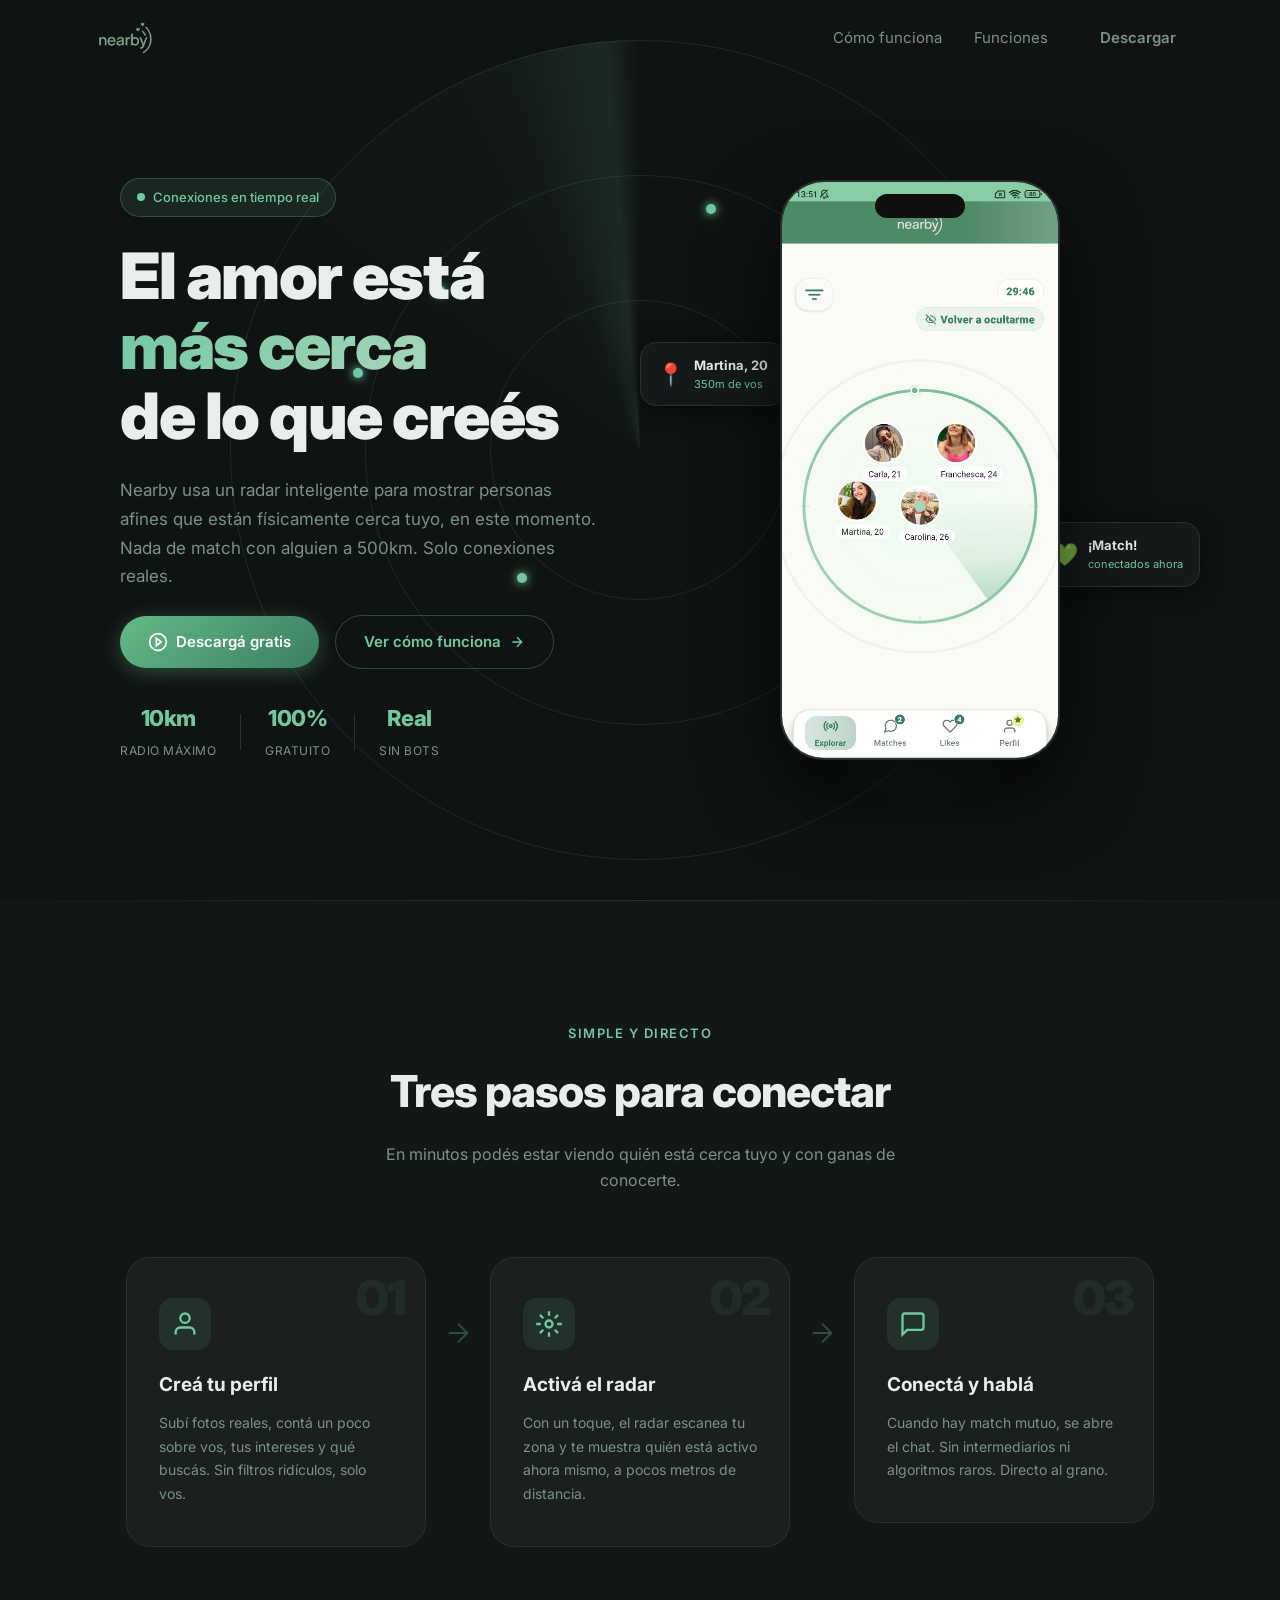
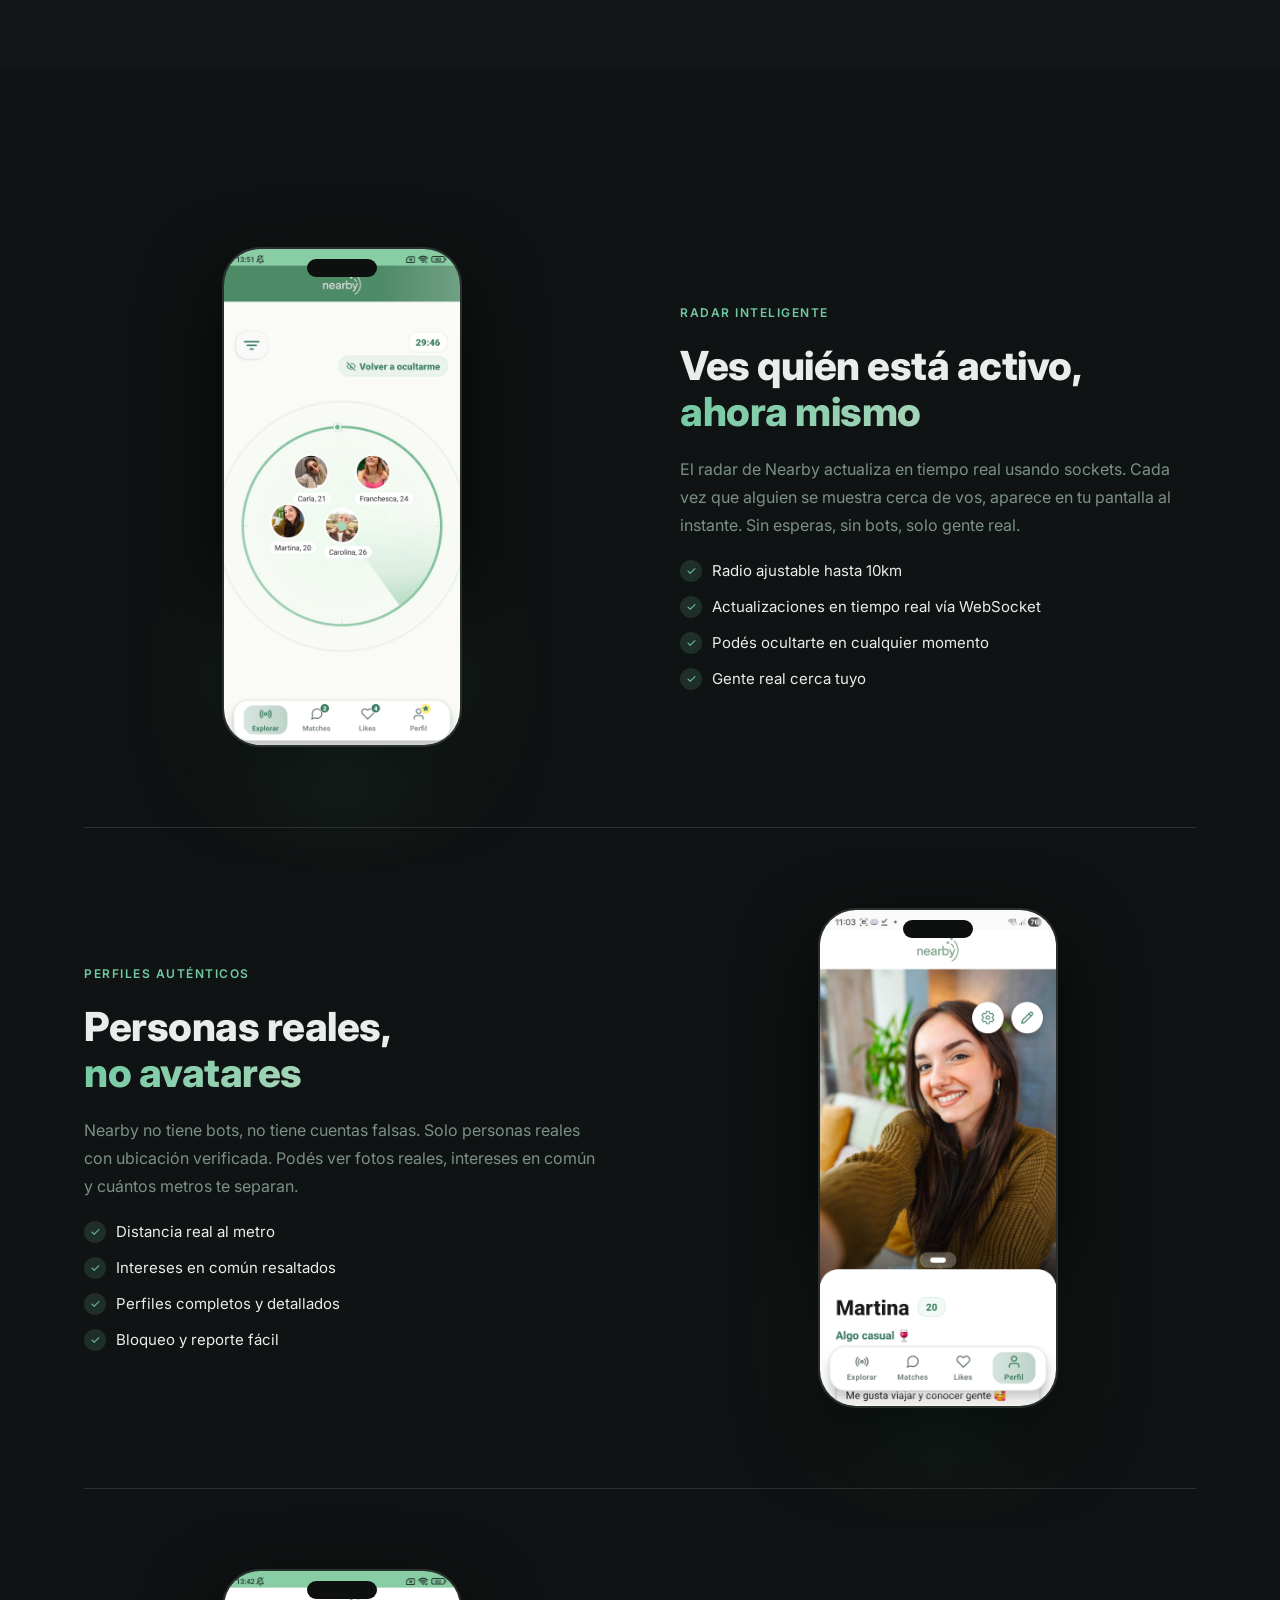
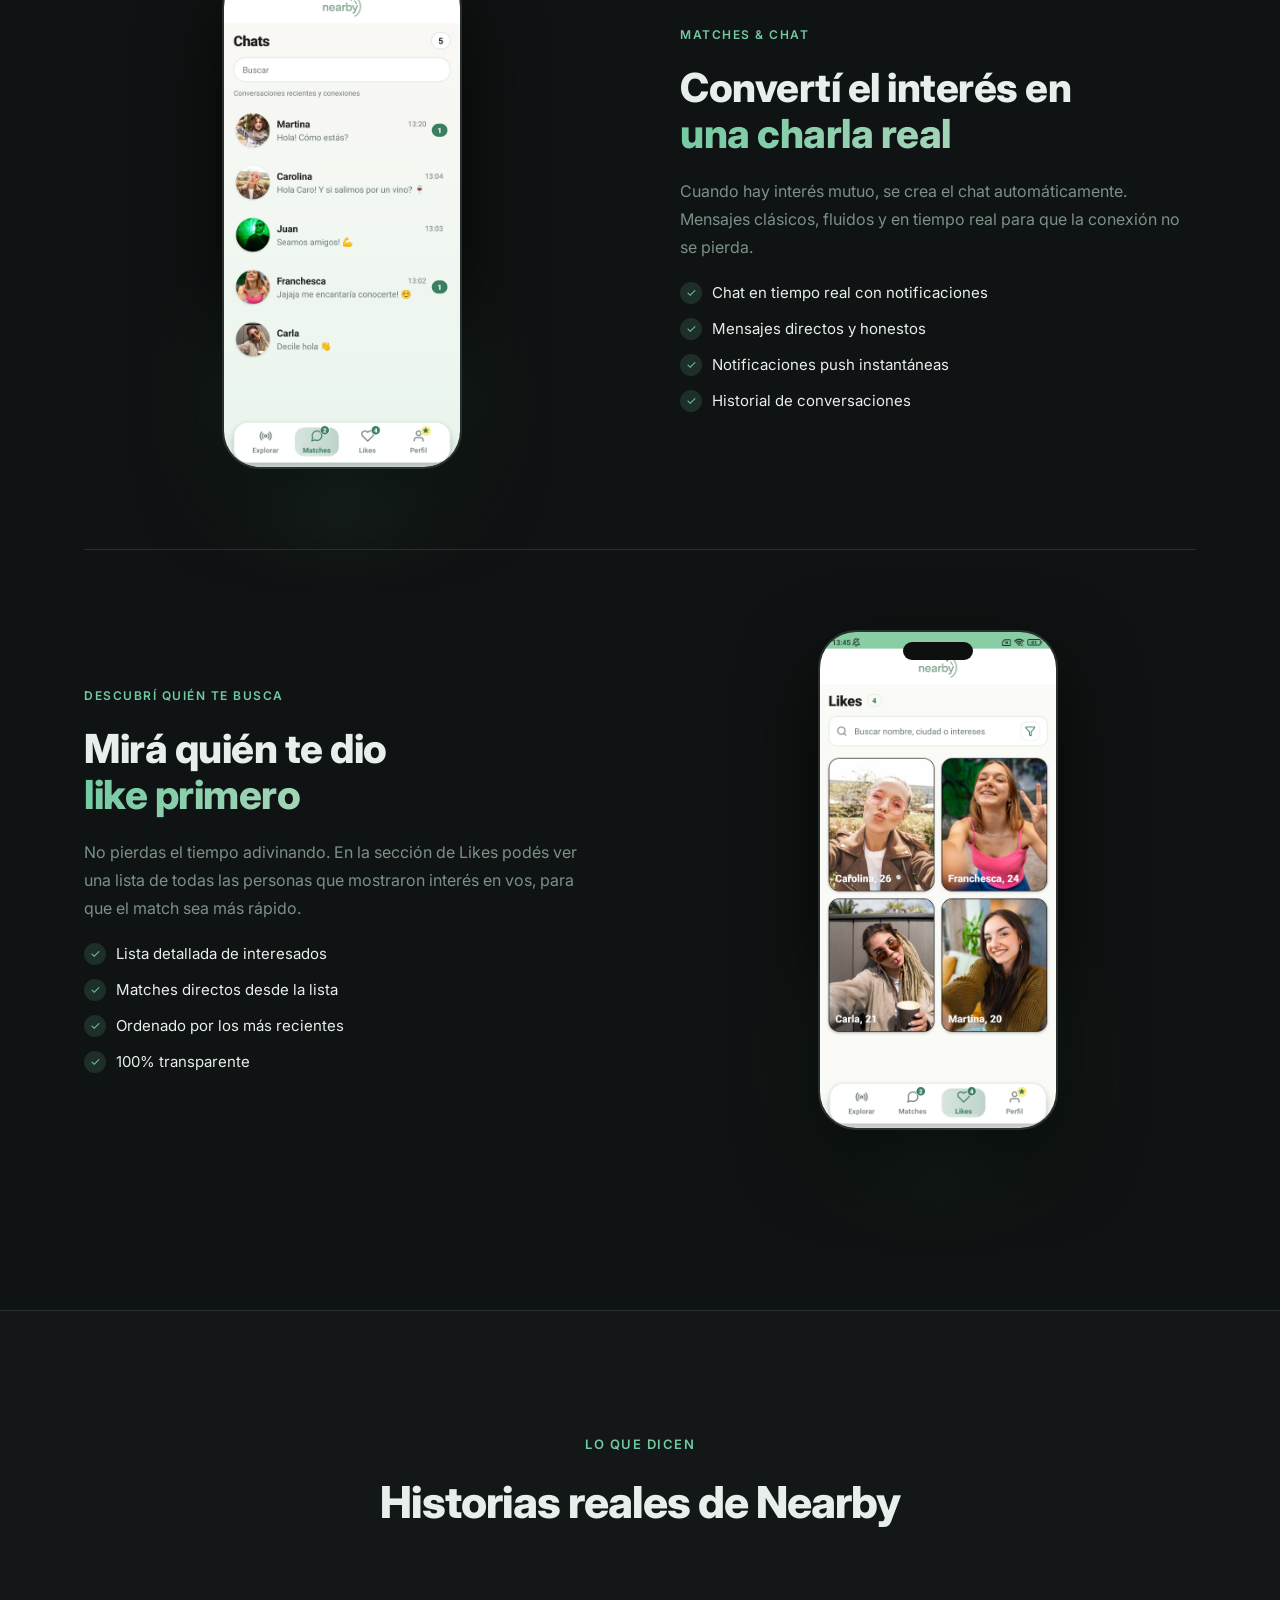
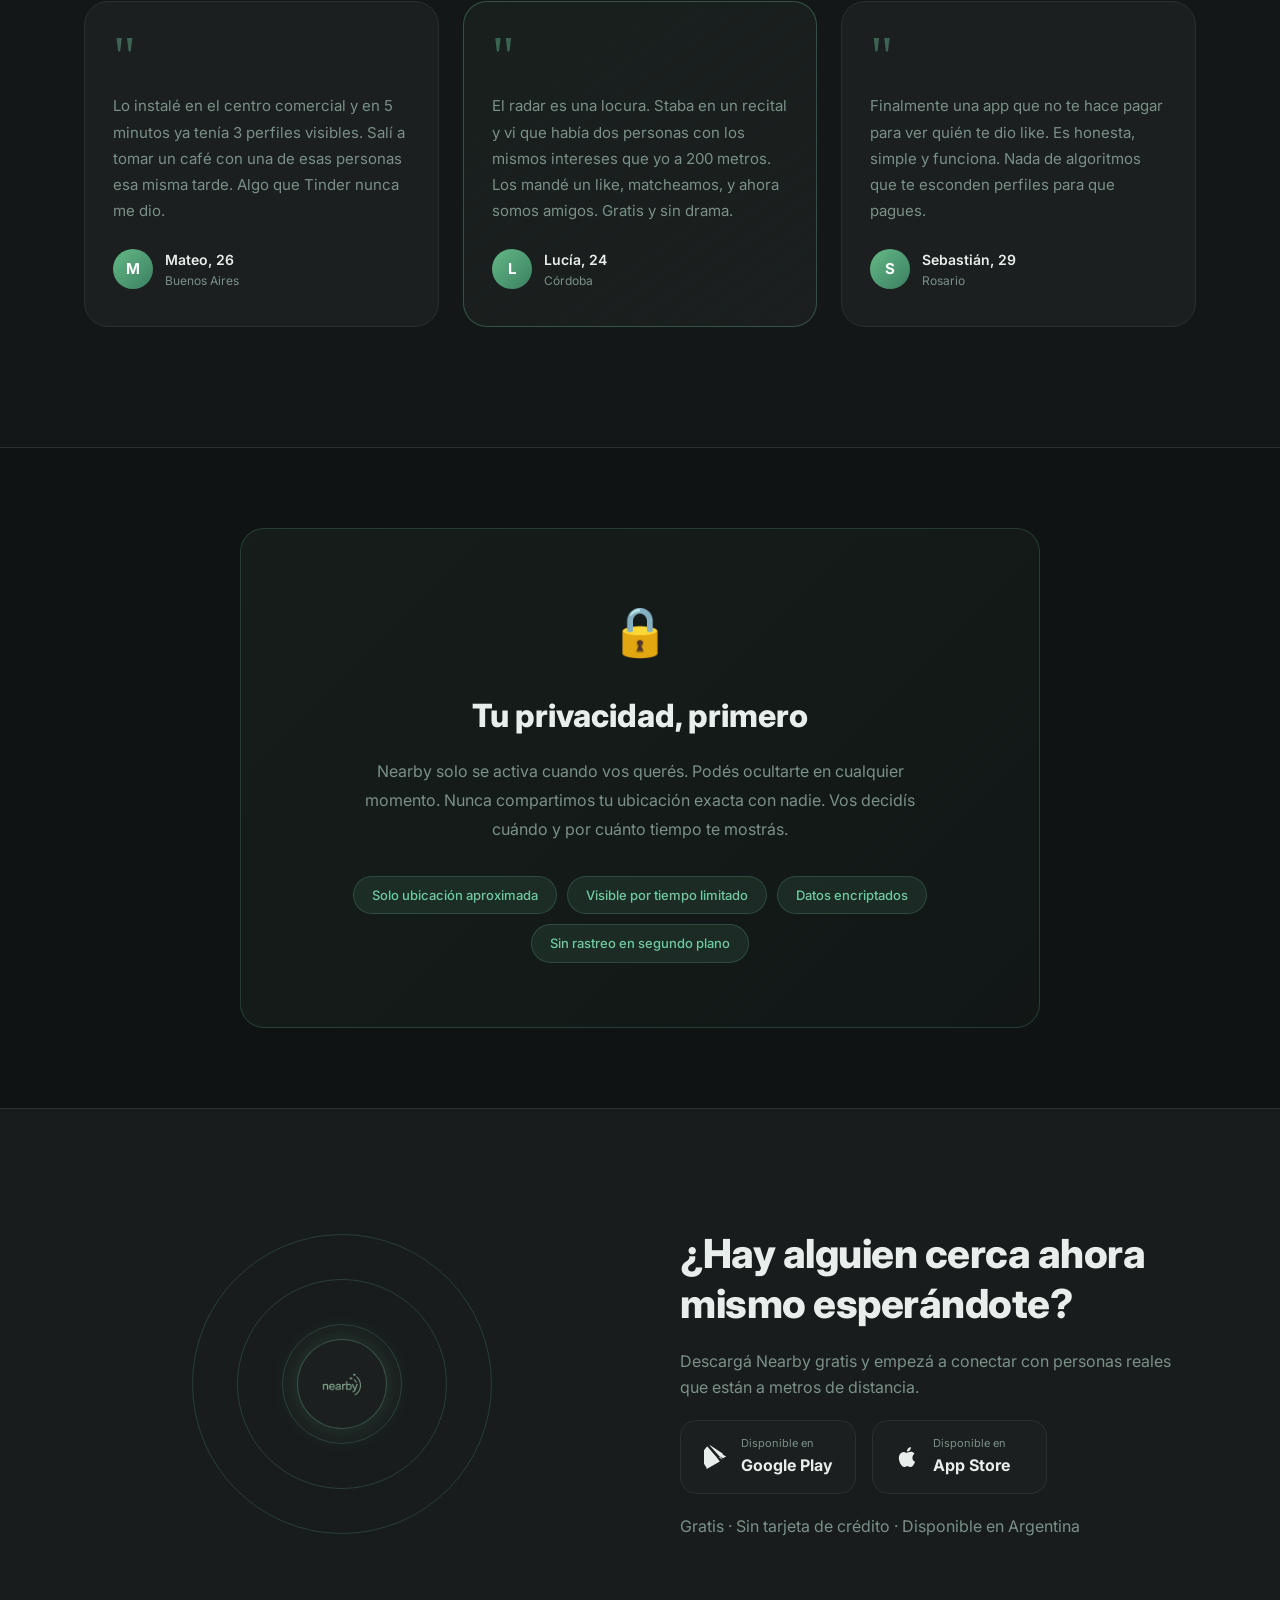
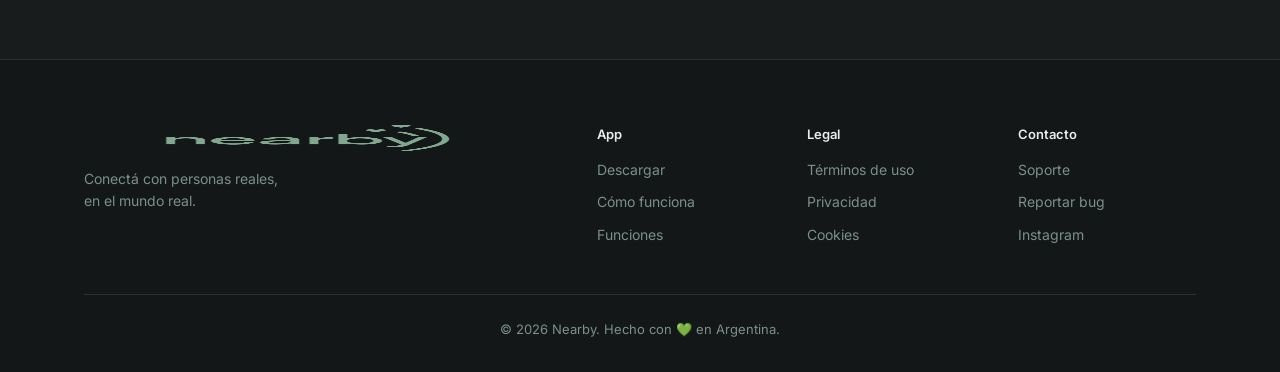
==== landing/index.html @ 524a70e4 "initial-commit" ====
<!DOCTYPE html>
<html lang="es">
<head>
  <meta charset="UTF-8" />
  <meta name="viewport" content="width=device-width, initial-scale=1.0" />
  <title>Nearby — Conectá con personas reales, cerca tuyo</title>
  <meta name="description" content="Nearby es la app que te conecta con personas auténticas que están físicamente cerca de vos. Radar en tiempo real, matches genuinos, conexiones que empiezan en el mundo real." />
  <link rel="preconnect" href="https://fonts.googleapis.com" />
  <link rel="preconnect" href="https://fonts.gstatic.com" crossorigin />
  <link href="https://fonts.googleapis.com/css2?family=Inter:wght@300;400;500;600;700;800;900&display=swap" rel="stylesheet" />
  <link rel="stylesheet" href="style.css" />
</head>
<body>

  <!-- ─── NAV ─── -->
  <nav class="nav" id="nav">
    <div class="nav-inner">
      <a href="#" class="nav-logo">
        <img src="images/logo.png" alt="Nearby" class="nav-logo-img" />
      </a>
      <div class="nav-links">
        <a href="#como-funciona">Cómo funciona</a>
        <a href="#features">Funciones</a>
        <a href="#descargar" class="btn btn-sm">Descargar</a>
      </div>
    </div>
  </nav>

  <!-- ─── HERO ─── -->
  <section class="hero">
    <div class="hero-bg">
      <div class="radar-ring r1"></div>
      <div class="radar-ring r2"></div>
      <div class="radar-ring r3"></div>
      <div class="radar-sweep"></div>
      <div class="hero-dots">
        <span class="dot d1"></span>
        <span class="dot d2"></span>
        <span class="dot d3"></span>
        <span class="dot d4"></span>
        <span class="dot d5"></span>
      </div>
    </div>
    <div class="container">
      <div class="hero-content">
        <div class="hero-badge">
          <span class="pulse-dot"></span>
          Conexiones en tiempo real
        </div>
        <h1 class="hero-title">
          El amor está<br />
          <span class="gradient-text">más cerca</span><br />
          de lo que creés
        </h1>
        <p class="hero-subtitle">
          Nearby usa un radar inteligente para mostrar personas afines que están físicamente cerca tuyo, en este momento. Nada de match con alguien a 500km. Solo conexiones reales.
        </p>
        <div class="hero-cta">
          <a href="#descargar" class="btn btn-primary">
            <svg width="20" height="20" viewBox="0 0 24 24" fill="none" stroke="currentColor" stroke-width="2"><path d="M12 2C6.48 2 2 6.48 2 12s4.48 10 10 10 10-4.48 10-10S17.52 2 12 2zm-2 14.5v-9l6 4.5-6 4.5z"/></svg>
            Descargá gratis
          </a>
          <a href="#como-funciona" class="btn btn-ghost">
            Ver cómo funciona
            <svg width="16" height="16" viewBox="0 0 24 24" fill="none" stroke="currentColor" stroke-width="2"><path d="M5 12h14M12 5l7 7-7 7"/></svg>
          </a>
        </div>
        <div class="hero-stats">
          <div class="stat">
            <span class="stat-number">10km</span>
            <span class="stat-label">Radio máximo</span>
          </div>
          <div class="stat-divider"></div>
          <div class="stat">
            <span class="stat-number">100%</span>
            <span class="stat-label">Gratuito</span>
          </div>
          <div class="stat-divider"></div>
          <div class="stat">
            <span class="stat-number">Real</span>
            <span class="stat-label">Sin bots</span>
          </div>
        </div>
      </div>
      <div class="hero-phone">
        <div class="phone-frame">
          <div class="phone-notch"></div>
          <div class="phone-screen">
            <img src="images/screen-radar.jpg" alt="Radar de Nearby" class="phone-img active" id="heroImg" />
          </div>
          <div class="phone-home"></div>
        </div>
        <div class="phone-glow"></div>
        <div class="floating-card card-left">
          <span class="fc-emoji">📍</span>
          <div>
            <div class="fc-name">Martina, 20</div>
            <div class="fc-dist">350m de vos</div>
          </div>
        </div>
        <div class="floating-card card-right">
          <span class="fc-emoji">💚</span>
          <div>
            <div class="fc-name">¡Match!</div>
            <div class="fc-dist">conectados ahora</div>
          </div>
        </div>
      </div>
    </div>
  </section>

  <!-- ─── CÓMO FUNCIONA ─── -->
  <section class="how-it-works" id="como-funciona">
    <div class="container">
      <div class="section-header">
        <span class="section-label">Simple y directo</span>
        <h2 class="section-title">Tres pasos para conectar</h2>
        <p class="section-subtitle">En minutos podés estar viendo quién está cerca tuyo y con ganas de conocerte.</p>
      </div>
      <div class="steps">
        <div class="step" data-aos="fade-up">
          <div class="step-icon">
            <svg width="28" height="28" viewBox="0 0 24 24" fill="none" stroke="currentColor" stroke-width="2"><path d="M20 21v-2a4 4 0 0 0-4-4H8a4 4 0 0 0-4 4v2"/><circle cx="12" cy="7" r="4"/></svg>
          </div>
          <div class="step-number">01</div>
          <h3>Creá tu perfil</h3>
          <p>Subí fotos reales, contá un poco sobre vos, tus intereses y qué buscás. Sin filtros ridículos, solo vos.</p>
        </div>
        <div class="step-arrow">
          <svg width="32" height="32" viewBox="0 0 24 24" fill="none" stroke="currentColor" stroke-width="1.5"><path d="M5 12h14M12 5l7 7-7 7"/></svg>
        </div>
        <div class="step" data-aos="fade-up" data-aos-delay="100">
          <div class="step-icon">
            <svg width="28" height="28" viewBox="0 0 24 24" fill="none" stroke="currentColor" stroke-width="2"><circle cx="12" cy="12" r="3"/><path d="M12 1v4M12 19v4M4.22 4.22l2.83 2.83M16.95 16.95l2.83 2.83M1 12h4M19 12h4M4.22 19.78l2.83-2.83M16.95 7.05l2.83-2.83"/></svg>
          </div>
          <div class="step-number">02</div>
          <h3>Activá el radar</h3>
          <p>Con un toque, el radar escanea tu zona y te muestra quién está activo ahora mismo, a pocos metros de distancia.</p>
        </div>
        <div class="step-arrow">
          <svg width="32" height="32" viewBox="0 0 24 24" fill="none" stroke="currentColor" stroke-width="1.5"><path d="M5 12h14M12 5l7 7-7 7"/></svg>
        </div>
        <div class="step" data-aos="fade-up" data-aos-delay="200">
          <div class="step-icon">
            <svg width="28" height="28" viewBox="0 0 24 24" fill="none" stroke="currentColor" stroke-width="2"><path d="M21 15a2 2 0 0 1-2 2H7l-4 4V5a2 2 0 0 1 2-2h14a2 2 0 0 1 2 2z"/></svg>
          </div>
          <div class="step-number">03</div>
          <h3>Conectá y hablá</h3>
          <p>Cuando hay match mutuo, se abre el chat. Sin intermediarios ni algoritmos raros. Directo al grano.</p>
        </div>
      </div>
    </div>
  </section>

  <!-- ─── FEATURE SCREENS ─── -->
  <section class="features" id="features">
    <div class="container">

      <!-- Feature 1 -->
      <div class="feature-row">
        <div class="feature-visual">
          <div class="phone-frame phone-sm">
            <div class="phone-notch phone-notch-sm"></div>
            <div class="phone-screen">
              <img src="images/screen-radar.jpg" alt="Radar en tiempo real" class="phone-img" />
            </div>
            <div class="phone-home phone-home-sm"></div>
          </div>
          <div class="feature-glow glow-green"></div>
        </div>
        <div class="feature-text" data-aos="fade-left">
          <span class="feature-label">Radar inteligente</span>
          <h2>Ves quién está activo,<br /><span class="gradient-text">ahora mismo</span></h2>
          <p>El radar de Nearby actualiza en tiempo real usando sockets. Cada vez que alguien se muestra cerca de vos, aparece en tu pantalla al instante. Sin esperas, sin bots, solo gente real.</p>
          <ul class="feature-list">
            <li>
              <span class="check">✓</span>
              Radio ajustable hasta 10km
            </li>
            <li>
              <span class="check">✓</span>
              Actualizaciones en tiempo real vía WebSocket
            </li>
            <li>
              <span class="check">✓</span>
              Podés ocultarte en cualquier momento
            </li>
            <li>
              <span class="check">✓</span>
              Gente real cerca tuyo
            </li>
          </ul>
        </div>
      </div>

      <!-- Feature 2 -->
      <div class="feature-row reverse">
        <div class="feature-visual">
          <div class="phone-frame phone-sm">
            <div class="phone-notch phone-notch-sm"></div>
            <div class="phone-screen">
              <img src="images/screen-profile.jpg" alt="Perfil de usuario" class="phone-img" />
            </div>
            <div class="phone-home phone-home-sm"></div>
          </div>
          <div class="feature-glow glow-teal"></div>
        </div>
        <div class="feature-text" data-aos="fade-right">
          <span class="feature-label">Perfiles auténticos</span>
          <h2>Personas reales,<br /><span class="gradient-text">no avatares</span></h2>
          <p>Nearby no tiene bots, no tiene cuentas falsas. Solo personas reales con ubicación verificada. Podés ver fotos reales, intereses en común y cuántos metros te separan.</p>
          <ul class="feature-list">
            <li>
              <span class="check">✓</span>
              Distancia real al metro
            </li>
            <li>
              <span class="check">✓</span>
              Intereses en común resaltados
            </li>
            <li>
              <span class="check">✓</span>
              Perfiles completos y detallados
            </li>
            <li>
              <span class="check">✓</span>
              Bloqueo y reporte fácil
            </li>
          </ul>
        </div>
      </div>

      <!-- Feature 3 -->
      <div class="feature-row">
        <div class="feature-visual">
          <div class="phone-frame phone-sm">
            <div class="phone-notch phone-notch-sm"></div>
            <div class="phone-screen">
              <img src="images/screen-matches.jpg" alt="Matches y chats" class="phone-img" />
            </div>
            <div class="phone-home phone-home-sm"></div>
          </div>
          <div class="feature-glow glow-green"></div>
        </div>
        <div class="feature-text" data-aos="fade-left">
          <span class="feature-label">Matches & Chat</span>
          <h2>Convertí el interés en<br /><span class="gradient-text">una charla real</span></h2>
          <p>Cuando hay interés mutuo, se crea el chat automáticamente. Mensajes clásicos, fluidos y en tiempo real para que la conexión no se pierda.</p>
          <ul class="feature-list">
            <li>
              <span class="check">✓</span>
              Chat en tiempo real con notificaciones
            </li>
            <li>
              <span class="check">✓</span>
              Mensajes directos y honestos
            </li>
            <li>
              <span class="check">✓</span>
              Notificaciones push instantáneas
            </li>
            <li>
              <span class="check">✓</span>
              Historial de conversaciones
            </li>
          </ul>
        </div>
      </div>

      <!-- Feature 4 -->
      <div class="feature-row reverse">
        <div class="feature-visual">
          <div class="phone-frame phone-sm">
            <div class="phone-notch phone-notch-sm"></div>
            <div class="phone-screen">
              <img src="images/screen-likes.jpg" alt="Sección de likes" class="phone-img" />
            </div>
            <div class="phone-home phone-home-sm"></div>
          </div>
          <div class="feature-glow glow-teal"></div>
        </div>
        <div class="feature-text" data-aos="fade-right">
          <span class="feature-label">Descubrí quién te busca</span>
          <h2>Mirá quién te dio<br /><span class="gradient-text">like primero</span></h2>
          <p>No pierdas el tiempo adivinando. En la sección de Likes podés ver una lista de todas las personas que mostraron interés en vos, para que el match sea más rápido.</p>
          <ul class="feature-list">
            <li>
              <span class="check">✓</span>
              Lista detallada de interesados
            </li>
            <li>
              <span class="check">✓</span>
              Matches directos desde la lista
            </li>
            <li>
              <span class="check">✓</span>
              Ordenado por los más recientes
            </li>
            <li>
              <span class="check">✓</span>
              100% transparente
            </li>
          </ul>
        </div>
      </div>

    </div>
  </section>

  <!-- ─── TESTIMONIALS ─── -->
  <section class="testimonials">
    <div class="container">
      <div class="section-header">
        <span class="section-label">Lo que dicen</span>
        <h2 class="section-title">Historias reales de Nearby</h2>
      </div>
      <div class="testimonial-grid">
        <div class="testimonial-card">
          <div class="testimonial-quote">"</div>
          <p>Lo instalé en el centro comercial y en 5 minutos ya tenía 3 perfiles visibles. Salí a tomar un café con una de esas personas esa misma tarde. Algo que Tinder nunca me dio.</p>
          <div class="testimonial-author">
            <div class="testimonial-avatar">M</div>
            <div>
              <div class="testimonial-name">Mateo, 26</div>
              <div class="testimonial-city">Buenos Aires</div>
            </div>
          </div>
        </div>
        <div class="testimonial-card featured">
          <div class="testimonial-quote">"</div>
          <p>El radar es una locura. Staba en un recital y vi que había dos personas con los mismos intereses que yo a 200 metros. Los mandé un like, matcheamos, y ahora somos amigos. Gratis y sin drama.</p>
          <div class="testimonial-author">
            <div class="testimonial-avatar">L</div>
            <div>
              <div class="testimonial-name">Lucía, 24</div>
              <div class="testimonial-city">Córdoba</div>
            </div>
          </div>
        </div>
        <div class="testimonial-card">
          <div class="testimonial-quote">"</div>
          <p>Finalmente una app que no te hace pagar para ver quién te dio like. Es honesta, simple y funciona. Nada de algoritmos que te esconden perfiles para que pagues.</p>
          <div class="testimonial-author">
            <div class="testimonial-avatar">S</div>
            <div>
              <div class="testimonial-name">Sebastián, 29</div>
              <div class="testimonial-city">Rosario</div>
            </div>
          </div>
        </div>
      </div>
    </div>
  </section>

  <!-- ─── PRIVACY ─── -->
  <section class="privacy-section">
    <div class="container">
      <div class="privacy-card">
        <div class="privacy-icon">🔒</div>
        <h2>Tu privacidad, primero</h2>
        <p>Nearby solo se activa cuando vos querés. Podés ocultarte en cualquier momento. Nunca compartimos tu ubicación exacta con nadie. Vos decidís cuándo y por cuánto tiempo te mostrás.</p>
        <div class="privacy-pills">
          <span class="pill">Solo ubicación aproximada</span>
          <span class="pill">Visible por tiempo limitado</span>
          <span class="pill">Datos encriptados</span>
          <span class="pill">Sin rastreo en segundo plano</span>
        </div>
      </div>
    </div>
  </section>

  <!-- ─── CTA / DESCARGA ─── -->
  <section class="download-section" id="descargar">
    <div class="container">
      <div class="download-content">
        <div class="download-radar">
          <div class="dl-ring r1"></div>
          <div class="dl-ring r2"></div>
          <div class="dl-ring r3"></div>
          <div class="dl-center">
            <img src="images/logo.png" alt="Nearby" />
          </div>
        </div>
        <div class="download-text">
          <h2>¿Hay alguien cerca ahora mismo esperándote?</h2>
          <p>Descargá Nearby gratis y empezá a conectar con personas reales que están a metros de distancia.</p>
          <div class="download-buttons">
            <a href="#" class="store-btn">
              <svg viewBox="0 0 24 24" fill="currentColor" width="24" height="24"><path d="M3.18 23.76c.27.15.6.18.93.09l12.7-7.34L13.45 12l-10.27 11.76zm16.04-9.31L16 12.6l3.22-1.86c.97-.56.97-2.03 0-2.58L7.5.44c-.33-.19-.7-.24-1.05-.14L16.64 11.4l2.58 2.58zm-14.87-13c-.27.06-.52.2-.7.43L1 5.24v13.52l2.65 4.36c.18.23.43.37.7.43L13.45 12 4.35 1.45zm15.7 8.22-3.1 1.79 3.1 1.79 3.1-1.79-3.1-1.79z"/></svg>
              <div>
                <span class="store-sub">Disponible en</span>
                <span class="store-name">Google Play</span>
              </div>
            </a>
            <a href="#" class="store-btn">
              <svg viewBox="0 0 24 24" fill="currentColor" width="24" height="24"><path d="M18.71 19.5c-.83 1.24-1.71 2.45-3.05 2.47-1.34.03-1.77-.79-3.29-.79-1.53 0-2 .77-3.27.82-1.31.05-2.3-1.32-3.14-2.53C4.25 17 2.94 12.45 4.7 9.39c.87-1.52 2.43-2.48 4.12-2.51 1.28-.02 2.5.87 3.29.87.78 0 2.26-1.07 3.8-.91.65.03 2.47.26 3.64 1.98-.09.06-2.17 1.28-2.15 3.81.03 3.02 2.65 4.03 2.68 4.04-.03.07-.42 1.44-1.38 2.83M13 3.5c.73-.83 1.94-1.46 2.94-1.5.13 1.17-.34 2.35-1.04 3.19-.69.85-1.83 1.51-2.95 1.42-.15-1.15.41-2.35 1.05-3.11z"/></svg>
              <div>
                <span class="store-sub">Disponible en</span>
                <span class="store-name">App Store</span>
              </div>
            </a>
          </div>
          <p class="download-note">Gratis · Sin tarjeta de crédito · Disponible en Argentina</p>
        </div>
      </div>
    </div>
  </section>

  <!-- ─── FOOTER ─── -->
  <footer class="footer">
    <div class="container">
      <div class="footer-inner">
        <div class="footer-brand">
          <img src="images/logo.png" alt="Nearby" class="footer-logo" />
          <p>Conectá con personas reales,<br />en el mundo real.</p>
        </div>
        <div class="footer-links">
          <div class="footer-col">
            <h4>App</h4>
            <a href="#">Descargar</a>
            <a href="#">Cómo funciona</a>
            <a href="#">Funciones</a>
          </div>
          <div class="footer-col">
            <h4>Legal</h4>
            <a href="#">Términos de uso</a>
            <a href="#">Privacidad</a>
            <a href="#">Cookies</a>
          </div>
          <div class="footer-col">
            <h4>Contacto</h4>
            <a href="#">Soporte</a>
            <a href="#">Reportar bug</a>
            <a href="#">Instagram</a>
          </div>
        </div>
      </div>
      <div class="footer-bottom">
        <span>© 2026 Nearby. Hecho con 💚 en Argentina.</span>
      </div>
    </div>
  </footer>

  <script src="script.js"></script>
</body>
</html>
---- landing/style.css ----
/* ─────────────────────────────────────────
   NEARBY LANDING — style.css
   Colors from app theme:
     tint dark:   #70c9a1
     tint light:  #3B7F62
     accent:      #64b986
     soft:        #A8D5BA
     bg dark:     #1a1a1a
     bg light:    #fafaf6
───────────────────────────────────────── */

*, *::before, *::after { box-sizing: border-box; margin: 0; padding: 0; }

:root {
  --green:      #70c9a1;
  --green-dark: #3B7F62;
  --green-mid:  #64b986;
  --green-soft: #A8D5BA;
  --bg:         #101313;
  --bg2:        #141717;
  --bg3:        #181c1c;
  --card:       #1b1f1f;
  --border:     #2a3030;
  --text:       #e8eeeb;
  --muted:      #7a9088;
  --radius:     16px;
  --radius-lg:  24px;
  --shadow:     0 4px 24px rgba(0,0,0,.5);
}

html { scroll-behavior: smooth; }

body {
  font-family: 'Inter', system-ui, sans-serif;
  background: var(--bg);
  color: var(--text);
  overflow-x: hidden;
  line-height: 1.6;
}

/* ─── CONTAINER ─── */
.container {
  max-width: 1160px;
  margin: 0 auto;
  padding: 0 24px;
}

/* ─── BUTTONS ─── */
.btn {
  display: inline-flex;
  align-items: center;
  gap: 8px;
  padding: 14px 28px;
  border-radius: 50px;
  font-weight: 600;
  font-size: 15px;
  text-decoration: none;
  transition: all .25s ease;
  cursor: pointer;
  border: none;
}
.btn-primary {
  background: linear-gradient(135deg, var(--green-mid), var(--green-dark));
  color: #fff;
  box-shadow: 0 4px 20px rgba(100,185,134,.35);
}
.btn-primary:hover {
  transform: translateY(-2px);
  box-shadow: 0 8px 32px rgba(100,185,134,.5);
}
.btn-ghost {
  background: transparent;
  color: var(--green);
  border: 1.5px solid rgba(112,201,161,.3);
}
.btn-ghost:hover {
  background: rgba(112,201,161,.08);
  border-color: var(--green);
}
.btn-sm {
  padding: 10px 20px;
  font-size: 14px;
}

/* ─── GRADIENT TEXT ─── */
.gradient-text {
  background: linear-gradient(135deg, var(--green), var(--green-soft));
  -webkit-background-clip: text;
  -webkit-text-fill-color: transparent;
  background-clip: text;
}

/* ─── NAV ─── */
.nav {
  position: fixed;
  top: 0; left: 0; right: 0;
  z-index: 100;
  padding: 16px 0;
  transition: background .3s ease, backdrop-filter .3s ease, border-color .3s ease;
  border-bottom: 1px solid transparent;
}
.nav.scrolled {
  background: rgba(16,19,19,.85);
  backdrop-filter: blur(20px);
  border-color: var(--border);
}
.nav-inner {
  max-width: 1160px;
  margin: 0 auto;
  padding: 0 24px;
  display: flex;
  align-items: center;
  justify-content: space-between;
}
.nav-logo { text-decoration: none; display: flex; align-items: center; }
.nav-logo-img { height: 32px; }
.nav-links { display: flex; align-items: center; gap: 32px; }
.nav-links a {
  color: var(--muted);
  text-decoration: none;
  font-size: 15px;
  transition: color .2s;
}
.nav-links a:hover { color: var(--text); }

/* ─── HERO ─── */
.hero {
  position: relative;
  min-height: 100vh;
  display: flex;
  align-items: center;
  padding: 120px 0 80px;
  overflow: hidden;
}

/* Radar background animation */
.hero-bg {
  position: absolute;
  inset: 0;
  display: flex;
  align-items: center;
  justify-content: center;
  pointer-events: none;
}
.radar-ring {
  position: absolute;
  border-radius: 50%;
  border: 1px solid rgba(112,201,161,.12);
  animation: radarPulse 4s ease-out infinite;
}
.radar-ring.r1 { width: 300px; height: 300px; animation-delay: 0s; }
.radar-ring.r2 { width: 550px; height: 550px; animation-delay: 1.2s; }
.radar-ring.r3 { width: 820px; height: 820px; animation-delay: 2.4s; }

@keyframes radarPulse {
  0%   { opacity: 0; transform: scale(.8); }
  20%  { opacity: 1; }
  100% { opacity: 0; transform: scale(1.1); }
}

.radar-sweep {
  position: absolute;
  width: 820px; height: 820px;
  border-radius: 50%;
  background: conic-gradient(
    from 0deg,
    transparent 0deg,
    transparent 300deg,
    rgba(112,201,161,.04) 340deg,
    rgba(112,201,161,.12) 355deg,
    transparent 360deg
  );
  animation: sweep 6s linear infinite;
}
@keyframes sweep { to { transform: rotate(360deg); } }

.hero-dots {
  position: absolute;
  width: 820px; height: 820px;
}
.dot {
  position: absolute;
  width: 10px; height: 10px;
  border-radius: 50%;
  background: var(--green);
  box-shadow: 0 0 8px var(--green), 0 0 20px rgba(112,201,161,.4);
  animation: dotBlink 3s ease-in-out infinite;
}
.d1 { top: 30%; left: 25%; animation-delay: 0s; }
.d2 { top: 20%; left: 58%; animation-delay: .6s; }
.d3 { top: 55%; left: 70%; animation-delay: 1.2s; }
.d4 { top: 65%; left: 35%; animation-delay: 1.8s; }
.d5 { top: 40%; left: 15%; animation-delay: 2.4s; }
@keyframes dotBlink {
  0%, 100% { opacity: .3; transform: scale(.8); }
  50%       { opacity: 1;  transform: scale(1.2); }
}

/* Hero layout */
.hero .container {
  position: relative;
  z-index: 2;
  display: grid;
  grid-template-columns: 1fr 1fr;
  gap: 80px;
  align-items: center;
}
.hero-content { display: flex; flex-direction: column; gap: 24px; }

.hero-badge {
  display: inline-flex;
  align-items: center;
  gap: 8px;
  background: rgba(112,201,161,.1);
  border: 1px solid rgba(112,201,161,.25);
  color: var(--green);
  padding: 8px 16px;
  border-radius: 50px;
  font-size: 13px;
  font-weight: 500;
  width: fit-content;
}
.pulse-dot {
  width: 8px; height: 8px;
  background: var(--green);
  border-radius: 50%;
  animation: pulseDot 2s ease-in-out infinite;
}
@keyframes pulseDot {
  0%, 100% { box-shadow: 0 0 0 0 rgba(112,201,161,.6); }
  50% { box-shadow: 0 0 0 6px rgba(112,201,161,0); }
}

.hero-title {
  font-size: clamp(40px, 5vw, 64px);
  font-weight: 900;
  line-height: 1.1;
  letter-spacing: -1.5px;
}
.hero-subtitle {
  font-size: 17px;
  color: var(--muted);
  max-width: 480px;
  line-height: 1.7;
}
.hero-cta { display: flex; gap: 16px; align-items: center; flex-wrap: wrap; }

.hero-stats {
  display: flex;
  align-items: center;
  gap: 24px;
  padding-top: 8px;
}
.stat { text-align: center; }
.stat-number {
  display: block;
  font-size: 22px;
  font-weight: 800;
  color: var(--green);
  letter-spacing: -0.5px;
}
.stat-label {
  font-size: 12px;
  color: var(--muted);
  text-transform: uppercase;
  letter-spacing: .5px;
}
.stat-divider {
  width: 1px;
  height: 36px;
  background: var(--border);
}

/* Phone mockup */
.hero-phone {
  position: relative;
  display: flex;
  justify-content: center;
  align-items: center;
}
.phone-frame {
  position: relative;
  width: 280px;
  height: 580px;
  background: #0e1010;
  border-radius: 44px;
  border: 2px solid #2a3030;
  overflow: hidden;
  box-shadow: 0 30px 80px rgba(0,0,0,.7), inset 0 1px 0 rgba(255,255,255,.05);
  z-index: 2;
}
.phone-sm {
  width: 240px;
  height: 500px;
  border-radius: 38px;
}
.phone-notch {
  position: absolute;
  top: 12px; left: 50%;
  transform: translateX(-50%);
  width: 90px; height: 24px;
  background: #0e1010;
  border-radius: 20px;
  z-index: 5;
}
.phone-notch-sm {
  width: 70px; height: 18px;
  top: 10px;
}
.phone-screen {
  position: absolute;
  inset: 0;
  overflow: hidden;
  background: #1a1a1a;
}
.phone-img {
  width: 100%; height: 100%;
  object-fit: cover;
  object-position: top;
}
.phone-home {
  position: absolute;
  bottom: 10px; left: 50%;
  transform: translateX(-50%);
  width: 100px; height: 4px;
  background: rgba(255,255,255,.2);
  border-radius: 4px;
  z-index: 5;
}
.phone-home-sm { width: 80px; }

.phone-glow {
  position: absolute;
  width: 300px; height: 300px;
  background: radial-gradient(circle, rgba(112,201,161,.2) 0%, transparent 70%);
  bottom: -50px; left: 50%;
  transform: translateX(-50%);
  pointer-events: none;
}

.floating-card {
  position: absolute;
  background: rgba(24,28,28,.9);
  border: 1px solid var(--border);
  backdrop-filter: blur(12px);
  border-radius: var(--radius);
  padding: 12px 16px;
  display: flex;
  align-items: center;
  gap: 10px;
  box-shadow: var(--shadow);
  animation: float 5s ease-in-out infinite;
}
.card-left { left: -40px; top: 28%; animation-delay: 0s; }
.card-right { right: -40px; bottom: 30%; animation-delay: 2.5s; }
.fc-emoji { font-size: 22px; }
.fc-name { font-size: 13px; font-weight: 700; color: var(--text); }
.fc-dist { font-size: 11px; color: var(--green); }
@keyframes float {
  0%, 100% { transform: translateY(0); }
  50% { transform: translateY(-10px); }
}

/* ─── SECTION HEADERS ─── */
.section-header { text-align: center; margin-bottom: 64px; }
.section-label {
  display: inline-block;
  color: var(--green);
  font-size: 13px;
  font-weight: 600;
  text-transform: uppercase;
  letter-spacing: 1.5px;
  margin-bottom: 12px;
}
.section-title {
  font-size: clamp(28px, 4vw, 44px);
  font-weight: 800;
  letter-spacing: -1px;
  margin-bottom: 16px;
}
.section-subtitle {
  font-size: 16px;
  color: var(--muted);
  max-width: 520px;
  margin: 0 auto;
}

/* ─── HOW IT WORKS ─── */
.how-it-works {
  padding: 120px 0;
  background: var(--bg2);
  position: relative;
  overflow: hidden;
}
.how-it-works::before {
  content: '';
  position: absolute;
  top: 0; left: 0; right: 0;
  height: 1px;
  background: linear-gradient(90deg, transparent, var(--border), transparent);
}
.steps {
  display: flex;
  align-items: flex-start;
  gap: 16px;
  justify-content: center;
}
.step {
  background: var(--card);
  border: 1px solid var(--border);
  border-radius: var(--radius-lg);
  padding: 40px 32px;
  flex: 1;
  max-width: 300px;
  position: relative;
  transition: transform .3s ease, border-color .3s ease;
}
.step:hover {
  transform: translateY(-6px);
  border-color: rgba(112,201,161,.3);
}
.step-icon {
  width: 52px; height: 52px;
  background: rgba(112,201,161,.1);
  border-radius: 14px;
  display: flex;
  align-items: center;
  justify-content: center;
  color: var(--green);
  margin-bottom: 20px;
}
.step-number {
  font-size: 48px;
  font-weight: 900;
  color: rgba(112,201,161,.08);
  position: absolute;
  top: 16px; right: 20px;
  line-height: 1;
  letter-spacing: -2px;
}
.step h3 { font-size: 19px; font-weight: 700; margin-bottom: 10px; }
.step p { color: var(--muted); font-size: 14px; line-height: 1.7; }

.step-arrow {
  color: rgba(112,201,161,.3);
  padding-top: 60px;
  flex-shrink: 0;
}

/* ─── FEATURES ─── */
.features {
  padding: 100px 0;
  display: flex;
  flex-direction: column;
  gap: 0;
}
.feature-row {
  display: grid;
  grid-template-columns: 1fr 1fr;
  gap: 80px;
  align-items: center;
  padding: 80px 0;
  border-bottom: 1px solid var(--border);
}
.feature-row:last-child { border-bottom: none; }
.feature-row.reverse { direction: rtl; }
.feature-row.reverse > * { direction: ltr; }

.feature-visual {
  position: relative;
  display: flex;
  justify-content: center;
}
.feature-glow {
  position: absolute;
  width: 200px; height: 200px;
  border-radius: 50%;
  bottom: -30px;
  filter: blur(50px);
  opacity: .3;
  pointer-events: none;
}
.glow-green { background: var(--green); }
.glow-teal  { background: #3B7F62; }

.feature-text { display: flex; flex-direction: column; gap: 20px; }
.feature-label {
  display: inline-block;
  color: var(--green);
  font-size: 12px;
  font-weight: 600;
  text-transform: uppercase;
  letter-spacing: 1.5px;
}
.feature-text h2 {
  font-size: clamp(28px, 3.5vw, 40px);
  font-weight: 800;
  letter-spacing: -.5px;
  line-height: 1.15;
}
.feature-text p { color: var(--muted); font-size: 16px; line-height: 1.75; }

.feature-list { list-style: none; display: flex; flex-direction: column; gap: 12px; }
.feature-list li {
  display: flex;
  align-items: center;
  gap: 10px;
  font-size: 15px;
  color: var(--text);
}
.check {
  width: 22px; height: 22px;
  background: rgba(112,201,161,.15);
  border-radius: 50%;
  display: inline-flex;
  align-items: center;
  justify-content: center;
  font-size: 12px;
  color: var(--green);
  flex-shrink: 0;
}

/* ─── TESTIMONIALS ─── */
.testimonials {
  padding: 120px 0;
  background: var(--bg2);
  border-top: 1px solid var(--border);
}
.testimonial-grid {
  display: grid;
  grid-template-columns: repeat(3, 1fr);
  gap: 24px;
}
.testimonial-card {
  background: var(--card);
  border: 1px solid var(--border);
  border-radius: var(--radius-lg);
  padding: 36px 28px;
  position: relative;
  transition: transform .3s ease;
}
.testimonial-card:hover { transform: translateY(-4px); }
.testimonial-card.featured {
  border-color: rgba(112,201,161,.3);
  background: linear-gradient(145deg, rgba(112,201,161,.05), var(--card));
}
.testimonial-quote {
  font-size: 56px;
  line-height: .7;
  color: var(--green);
  opacity: .4;
  font-family: Georgia, serif;
  margin-bottom: 16px;
}
.testimonial-card p {
  color: var(--muted);
  font-size: 15px;
  line-height: 1.75;
  margin-bottom: 24px;
}
.testimonial-author { display: flex; align-items: center; gap: 12px; }
.testimonial-avatar {
  width: 40px; height: 40px;
  background: linear-gradient(135deg, var(--green-mid), var(--green-dark));
  border-radius: 50%;
  display: flex;
  align-items: center;
  justify-content: center;
  font-weight: 700;
  color: #fff;
  font-size: 15px;
}
.testimonial-name { font-weight: 600; font-size: 14px; }
.testimonial-city { font-size: 12px; color: var(--muted); }

/* ─── PRIVACY ─── */
.privacy-section {
  padding: 80px 0;
  border-top: 1px solid var(--border);
}
.privacy-card {
  background: linear-gradient(135deg, rgba(112,201,161,.06), rgba(59,127,98,.04));
  border: 1px solid rgba(112,201,161,.2);
  border-radius: var(--radius-lg);
  padding: 64px;
  text-align: center;
  max-width: 800px;
  margin: 0 auto;
}
.privacy-icon { font-size: 48px; margin-bottom: 20px; }
.privacy-card h2 { font-size: 32px; font-weight: 800; margin-bottom: 16px; }
.privacy-card p {
  color: var(--muted);
  font-size: 16px;
  line-height: 1.8;
  max-width: 560px;
  margin: 0 auto 32px;
}
.privacy-pills { display: flex; flex-wrap: wrap; gap: 10px; justify-content: center; }
.pill {
  background: rgba(112,201,161,.1);
  border: 1px solid rgba(112,201,161,.2);
  color: var(--green);
  padding: 8px 18px;
  border-radius: 50px;
  font-size: 13px;
  font-weight: 500;
}

/* ─── DOWNLOAD ─── */
.download-section {
  padding: 120px 0;
  background: var(--bg3);
  border-top: 1px solid var(--border);
  overflow: hidden;
  position: relative;
}
.download-content {
  display: grid;
  grid-template-columns: 1fr 1fr;
  gap: 80px;
  align-items: center;
}

/* Animated radar for download */
.download-radar {
  position: relative;
  width: 300px; height: 300px;
  display: flex;
  align-items: center;
  justify-content: center;
  margin: 0 auto;
}
.dl-ring {
  position: absolute;
  border-radius: 50%;
  border: 1.5px solid rgba(112,201,161,.2);
  animation: dlPulse 3.5s ease-out infinite;
}
.dl-ring.r1 { width: 120px; height: 120px; animation-delay: 0s; }
.dl-ring.r2 { width: 210px; height: 210px; animation-delay: 1s; }
.dl-ring.r3 { width: 300px; height: 300px; animation-delay: 2s; }
@keyframes dlPulse {
  0%   { opacity: 0; transform: scale(.85); }
  30%  { opacity: 1; }
  100% { opacity: 0; transform: scale(1.05); }
}
.dl-center {
  width: 90px; height: 90px;
  background: var(--card);
  border: 1.5px solid rgba(112,201,161,.3);
  border-radius: 50%;
  display: flex;
  align-items: center;
  justify-content: center;
  z-index: 2;
  box-shadow: 0 0 30px rgba(112,201,161,.2);
}
.dl-center img { width: 60px; height: auto; }

.download-text { display: flex; flex-direction: column; gap: 20px; }
.download-text h2 {
  font-size: clamp(28px, 3.5vw, 40px);
  font-weight: 800;
  letter-spacing: -.5px;
  line-height: 1.25;
}
.download-text p { color: var(--muted); font-size: 16px; }

.download-buttons { display: flex; gap: 16px; flex-wrap: wrap; }
.store-btn {
  display: inline-flex;
  align-items: center;
  gap: 14px;
  background: var(--card);
  border: 1.5px solid var(--border);
  border-radius: var(--radius);
  padding: 14px 22px;
  text-decoration: none;
  color: var(--text);
  transition: all .25s ease;
  min-width: 175px;
}
.store-btn:hover {
  border-color: rgba(112,201,161,.4);
  background: rgba(112,201,161,.05);
  transform: translateY(-2px);
}
.store-sub { display: block; font-size: 11px; color: var(--muted); }
.store-name { display: block; font-size: 16px; font-weight: 700; }
.download-note { font-size: 13px; color: var(--muted); }

/* ─── FOOTER ─── */
.footer {
  background: var(--bg2);
  border-top: 1px solid var(--border);
  padding: 64px 0 32px;
}
.footer-inner {
  display: grid;
  grid-template-columns: 1.5fr 2fr;
  gap: 64px;
  margin-bottom: 48px;
}
.footer-brand { display: flex; flex-direction: column; gap: 12px; }
.footer-logo { height: 28px; width: auto; margin-bottom: 4px; }
.footer-brand p { color: var(--muted); font-size: 14px; line-height: 1.6; }
.footer-links { display: grid; grid-template-columns: repeat(3, 1fr); gap: 32px; }
.footer-col { display: flex; flex-direction: column; gap: 10px; }
.footer-col h4 { font-size: 13px; font-weight: 600; color: var(--text); margin-bottom: 4px; }
.footer-col a {
  color: var(--muted);
  text-decoration: none;
  font-size: 14px;
  transition: color .2s;
}
.footer-col a:hover { color: var(--green); }
.footer-bottom {
  border-top: 1px solid var(--border);
  padding-top: 24px;
  text-align: center;
  color: var(--muted);
  font-size: 13px;
}

/* ─── SCROLL ANIMATIONS ─── */
[data-aos] {
  opacity: 0;
  transform: translateY(30px);
  transition: opacity .7s ease, transform .7s ease;
}
[data-aos].aos-visible {
  opacity: 1;
  transform: translateY(0);
}
[data-aos][data-aos-delay="100"].aos-visible { transition-delay: .1s; }
[data-aos][data-aos-delay="200"].aos-visible { transition-delay: .2s; }

/* ─── RESPONSIVE ─── */
@media (max-width: 900px) {
  .hero .container,
  .download-content,
  .feature-row,
  .feature-row.reverse { grid-template-columns: 1fr; direction: ltr; }

  .hero-phone { margin-top: 40px; }
  .card-left { left: 0; }
  .card-right { right: 0; }

  .steps { flex-direction: column; align-items: center; }
  .step { max-width: 100%; width: 100%; }
  .step-arrow { display: none; }

  .testimonial-grid { grid-template-columns: 1fr; }

  .footer-inner { grid-template-columns: 1fr; gap: 40px; }
  .footer-links { grid-template-columns: repeat(3, 1fr); }

  .feature-row { gap: 40px; }
  .feature-row.reverse .feature-visual { order: -1; }

  .privacy-card { padding: 40px 24px; }
}

@media (max-width: 600px) {
  .nav-links a:not(.btn) { display: none; }
  .hero-cta { flex-direction: column; align-items: flex-start; }
  .hero-stats { flex-wrap: wrap; gap: 16px; }
  .download-buttons { flex-direction: column; }
  .footer-links { grid-template-columns: 1fr 1fr; }
}
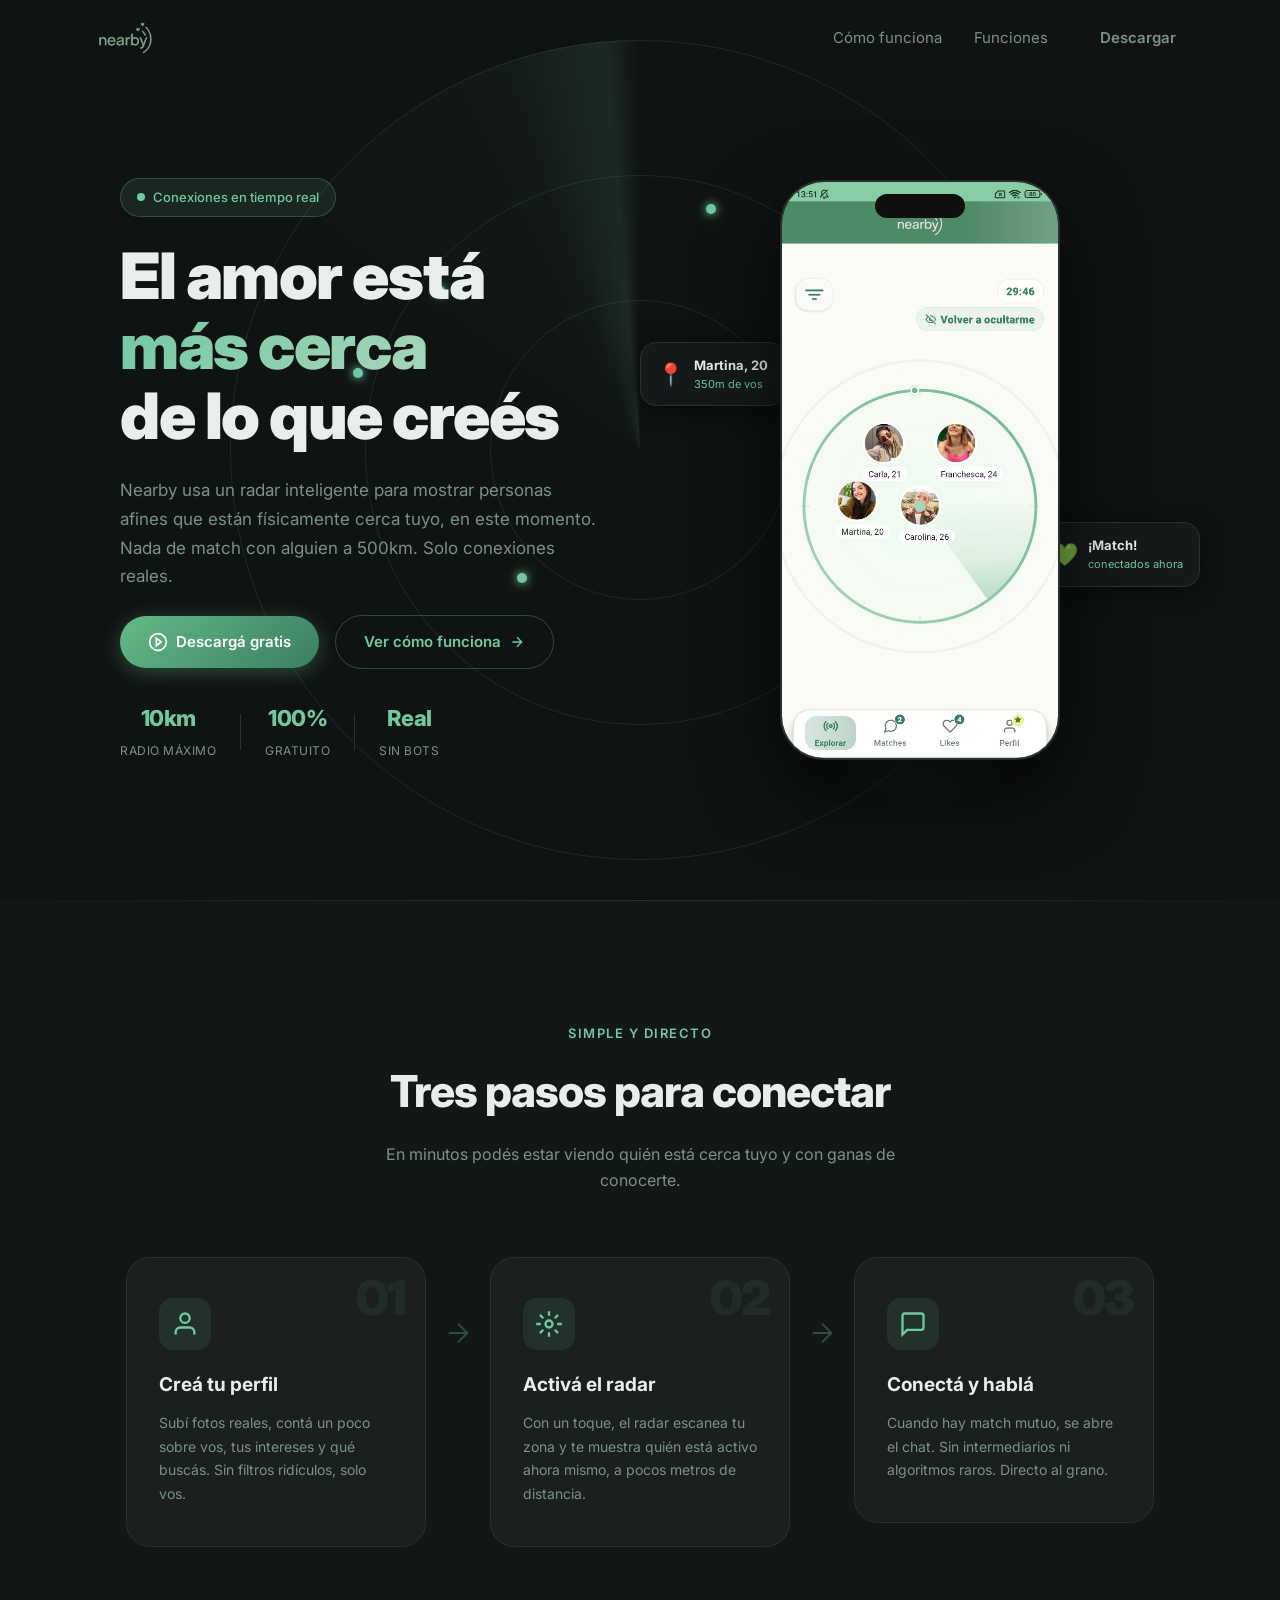
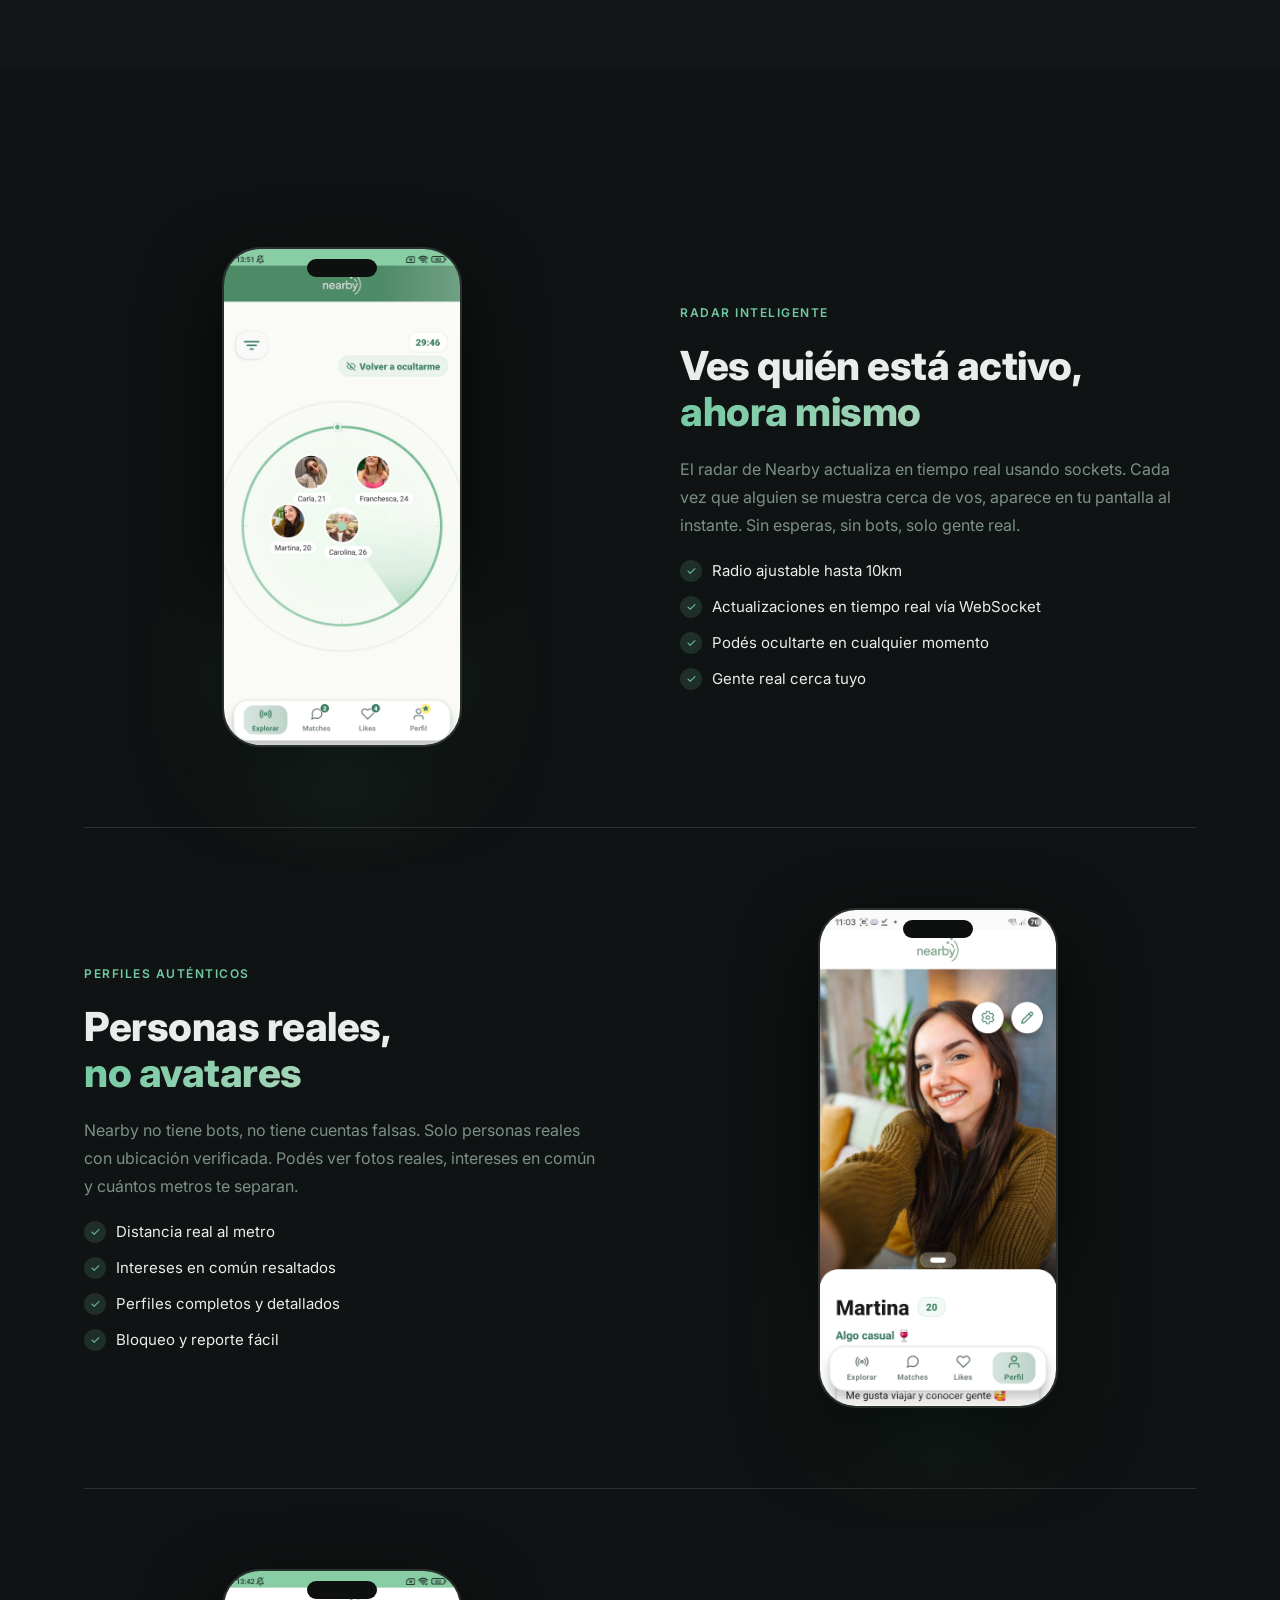
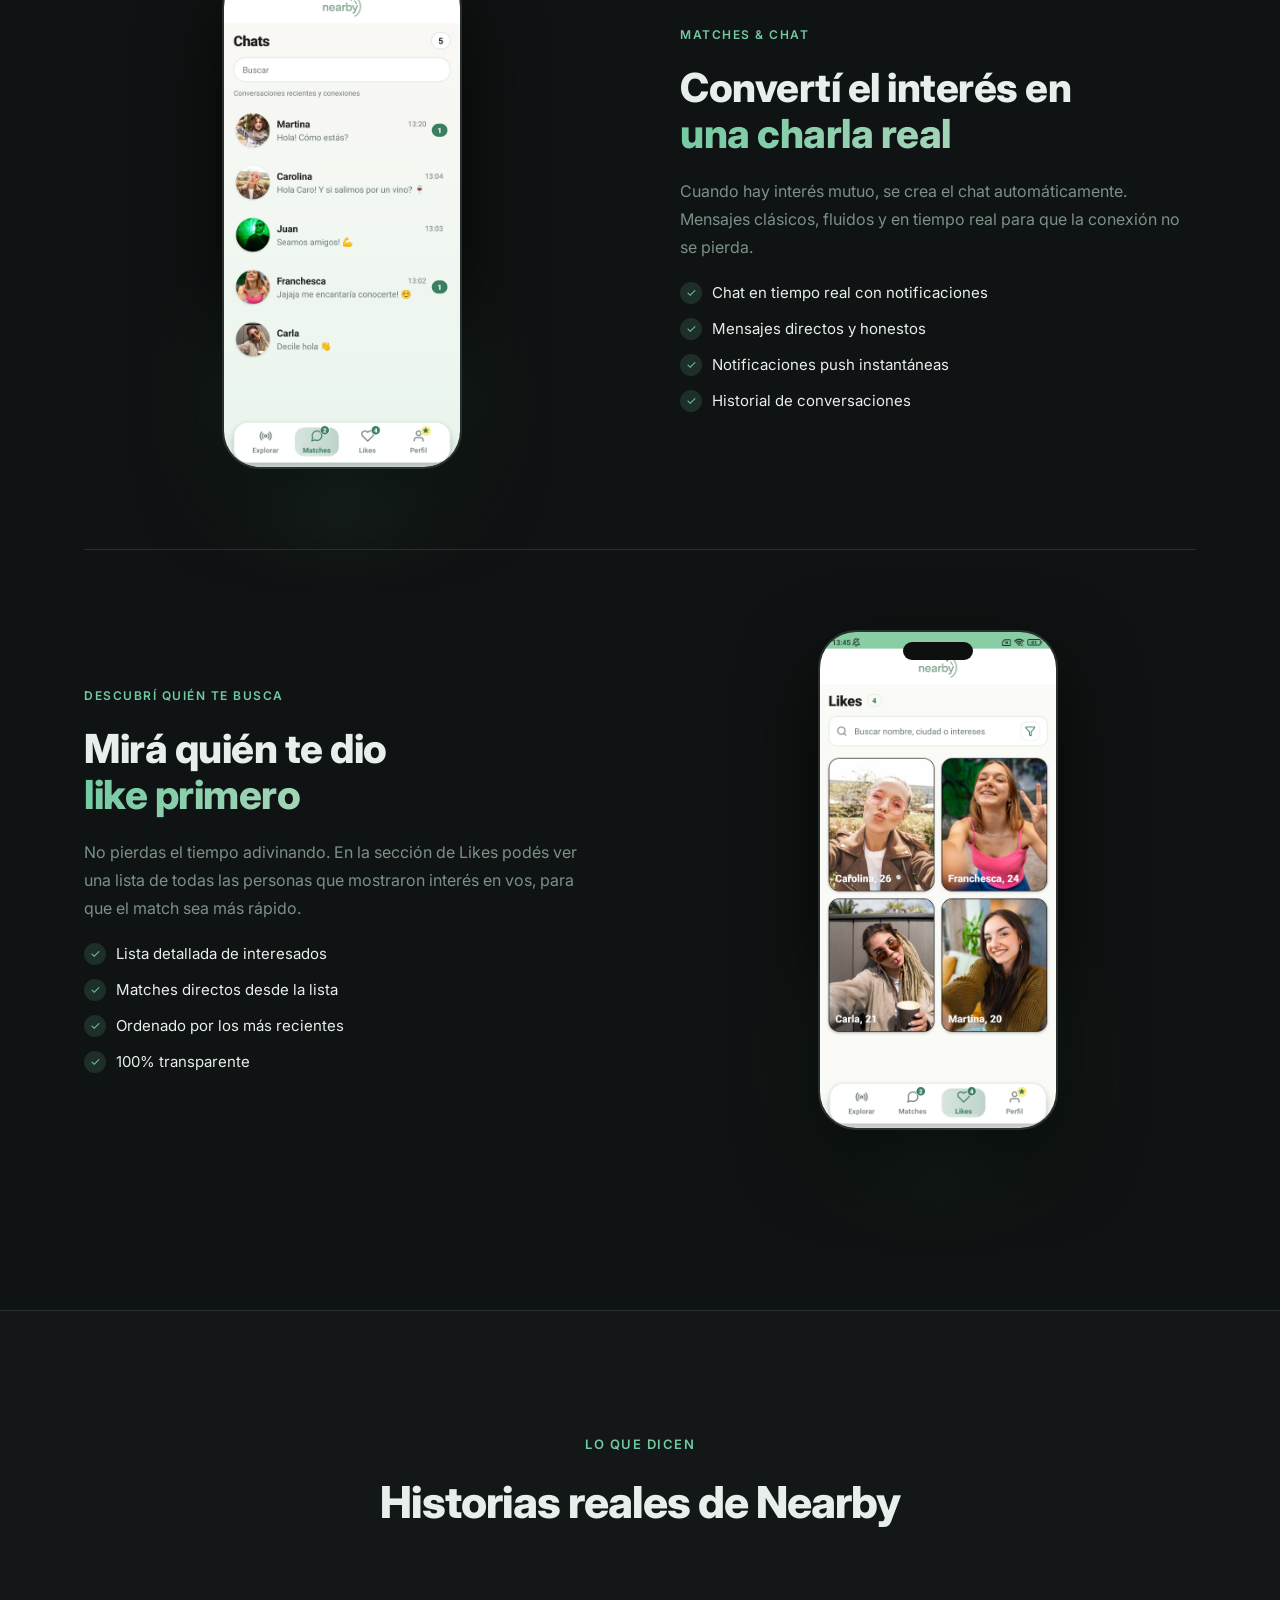
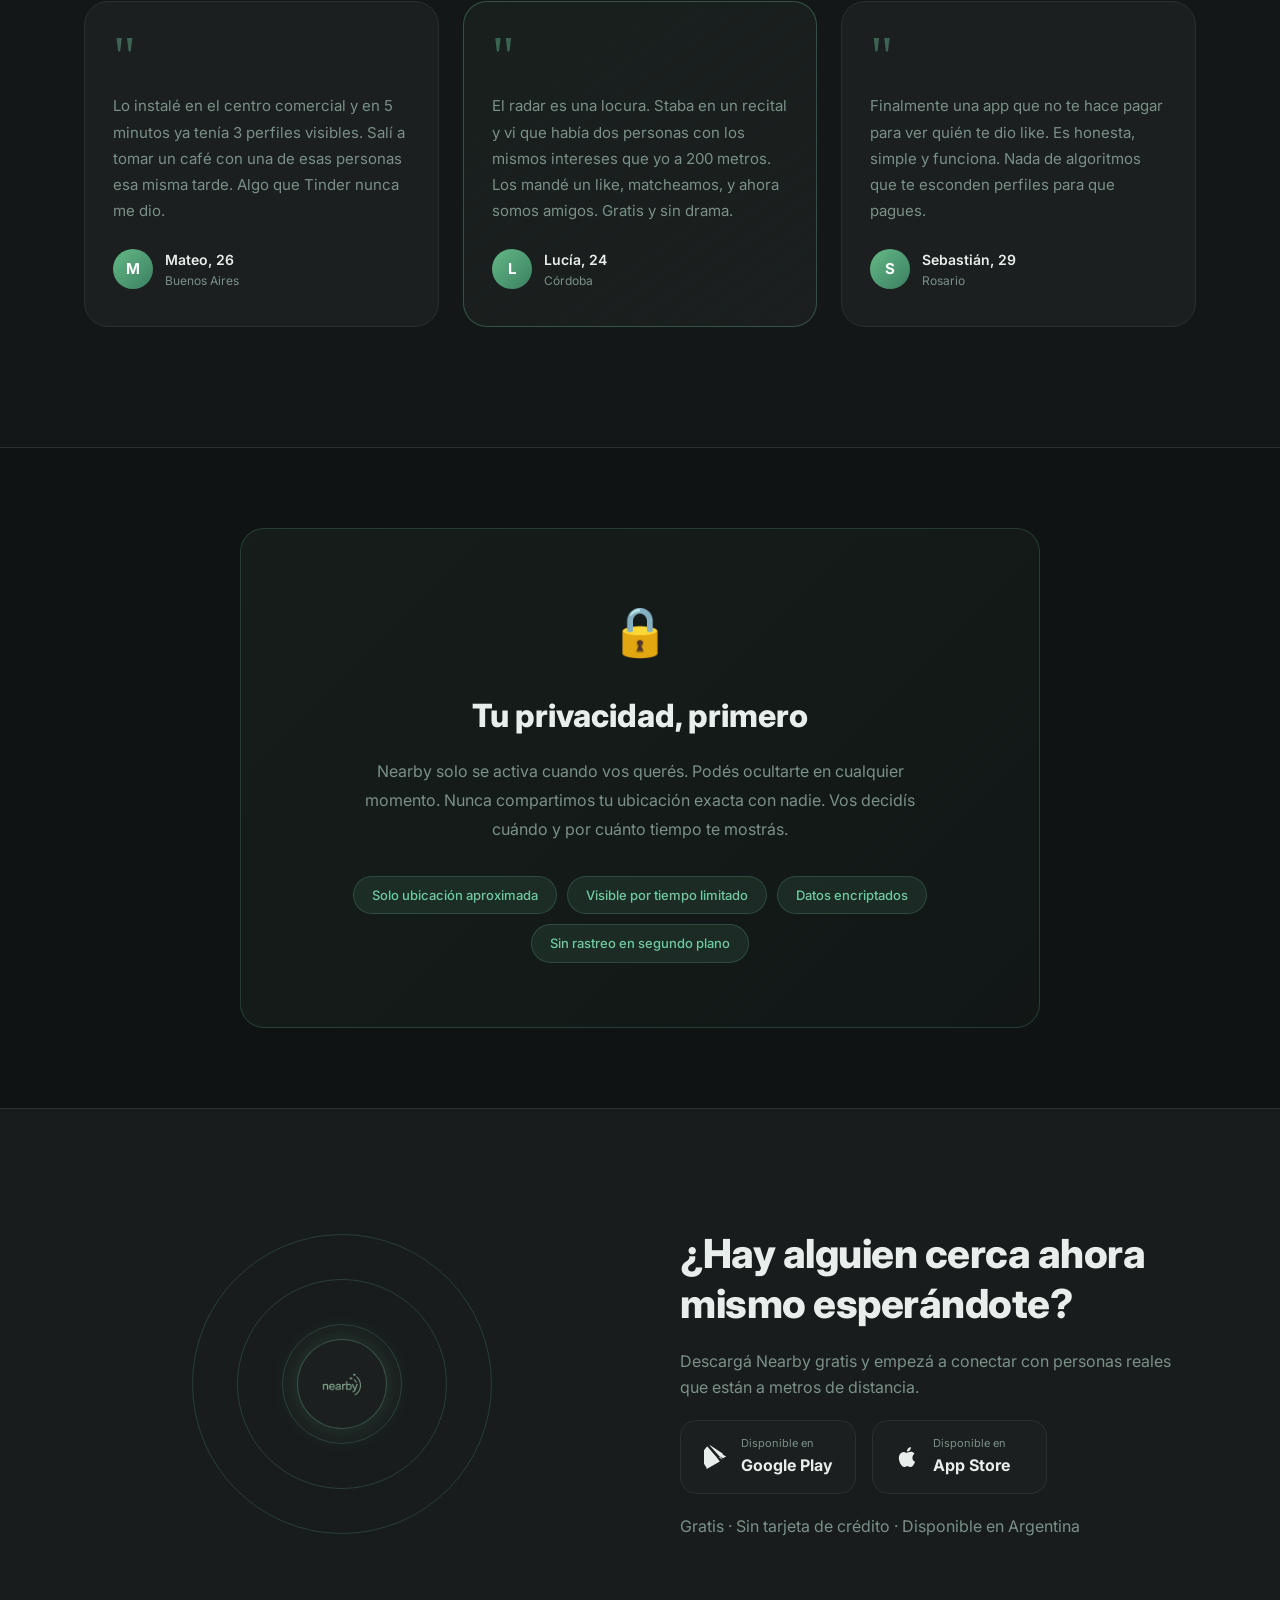
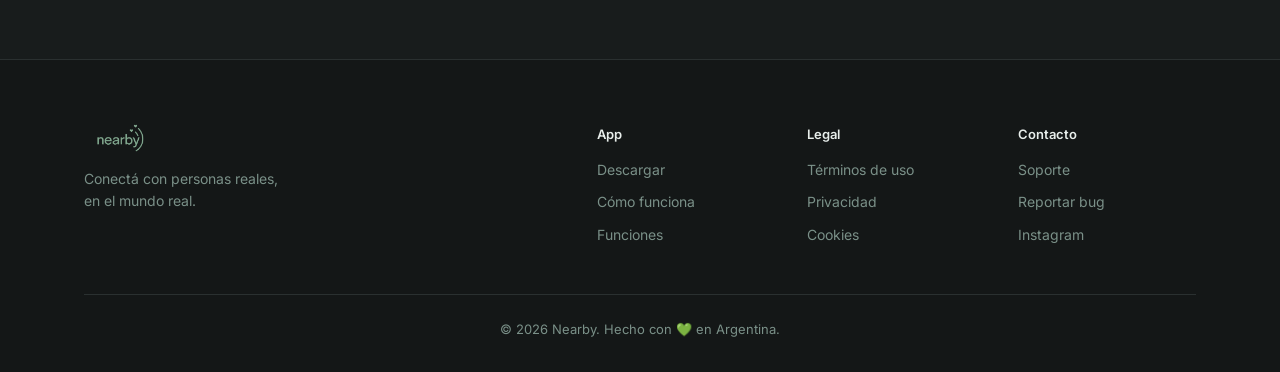
==== commit 04917d3b: "feat: Implement initial Nearby landing page with HTML, CSS, and image assets." ====
--- a/landing/index.html
+++ b/landing/index.html
@@ -1,15 +1,20 @@
 <!DOCTYPE html>
 <html lang="es">
+
 <head>
   <meta charset="UTF-8" />
   <meta name="viewport" content="width=device-width, initial-scale=1.0" />
   <title>Nearby — Conectá con personas reales, cerca tuyo</title>
-  <meta name="description" content="Nearby es la app que te conecta con personas auténticas que están físicamente cerca de vos. Radar en tiempo real, matches genuinos, conexiones que empiezan en el mundo real." />
+  <meta name="description"
+    content="Nearby es la app que te conecta con personas auténticas que están físicamente cerca de vos. Radar en tiempo real, matches genuinos, conexiones que empiezan en el mundo real." />
   <link rel="preconnect" href="https://fonts.googleapis.com" />
   <link rel="preconnect" href="https://fonts.gstatic.com" crossorigin />
-  <link href="https://fonts.googleapis.com/css2?family=Inter:wght@300;400;500;600;700;800;900&display=swap" rel="stylesheet" />
+  <link href="https://fonts.googleapis.com/css2?family=Inter:wght@300;400;500;600;700;800;900&display=swap"
+    rel="stylesheet" />
+  <link rel="shortcut icon" href="images/icon.png" type="image/x-icon">
   <link rel="stylesheet" href="style.css" />
 </head>
+
 <body>
 
   <!-- ─── NAV ─── -->
@@ -53,16 +58,21 @@
           de lo que creés
         </h1>
         <p class="hero-subtitle">
-          Nearby usa un radar inteligente para mostrar personas afines que están físicamente cerca tuyo, en este momento. Nada de match con alguien a 500km. Solo conexiones reales.
+          Nearby usa un radar inteligente para mostrar personas afines que están físicamente cerca tuyo, en este
+          momento. Nada de match con alguien a 500km. Solo conexiones reales.
         </p>
         <div class="hero-cta">
           <a href="#descargar" class="btn btn-primary">
-            <svg width="20" height="20" viewBox="0 0 24 24" fill="none" stroke="currentColor" stroke-width="2"><path d="M12 2C6.48 2 2 6.48 2 12s4.48 10 10 10 10-4.48 10-10S17.52 2 12 2zm-2 14.5v-9l6 4.5-6 4.5z"/></svg>
+            <svg width="20" height="20" viewBox="0 0 24 24" fill="none" stroke="currentColor" stroke-width="2">
+              <path d="M12 2C6.48 2 2 6.48 2 12s4.48 10 10 10 10-4.48 10-10S17.52 2 12 2zm-2 14.5v-9l6 4.5-6 4.5z" />
+            </svg>
             Descargá gratis
           </a>
           <a href="#como-funciona" class="btn btn-ghost">
             Ver cómo funciona
-            <svg width="16" height="16" viewBox="0 0 24 24" fill="none" stroke="currentColor" stroke-width="2"><path d="M5 12h14M12 5l7 7-7 7"/></svg>
+            <svg width="16" height="16" viewBox="0 0 24 24" fill="none" stroke="currentColor" stroke-width="2">
+              <path d="M5 12h14M12 5l7 7-7 7" />
+            </svg>
           </a>
         </div>
         <div class="hero-stats">
@@ -120,29 +130,44 @@
       <div class="steps">
         <div class="step" data-aos="fade-up">
           <div class="step-icon">
-            <svg width="28" height="28" viewBox="0 0 24 24" fill="none" stroke="currentColor" stroke-width="2"><path d="M20 21v-2a4 4 0 0 0-4-4H8a4 4 0 0 0-4 4v2"/><circle cx="12" cy="7" r="4"/></svg>
+            <svg width="28" height="28" viewBox="0 0 24 24" fill="none" stroke="currentColor" stroke-width="2">
+              <path d="M20 21v-2a4 4 0 0 0-4-4H8a4 4 0 0 0-4 4v2" />
+              <circle cx="12" cy="7" r="4" />
+            </svg>
           </div>
           <div class="step-number">01</div>
           <h3>Creá tu perfil</h3>
-          <p>Subí fotos reales, contá un poco sobre vos, tus intereses y qué buscás. Sin filtros ridículos, solo vos.</p>
+          <p>Subí fotos reales, contá un poco sobre vos, tus intereses y qué buscás. Sin filtros ridículos, solo vos.
+          </p>
         </div>
         <div class="step-arrow">
-          <svg width="32" height="32" viewBox="0 0 24 24" fill="none" stroke="currentColor" stroke-width="1.5"><path d="M5 12h14M12 5l7 7-7 7"/></svg>
+          <svg width="32" height="32" viewBox="0 0 24 24" fill="none" stroke="currentColor" stroke-width="1.5">
+            <path d="M5 12h14M12 5l7 7-7 7" />
+          </svg>
         </div>
         <div class="step" data-aos="fade-up" data-aos-delay="100">
           <div class="step-icon">
-            <svg width="28" height="28" viewBox="0 0 24 24" fill="none" stroke="currentColor" stroke-width="2"><circle cx="12" cy="12" r="3"/><path d="M12 1v4M12 19v4M4.22 4.22l2.83 2.83M16.95 16.95l2.83 2.83M1 12h4M19 12h4M4.22 19.78l2.83-2.83M16.95 7.05l2.83-2.83"/></svg>
+            <svg width="28" height="28" viewBox="0 0 24 24" fill="none" stroke="currentColor" stroke-width="2">
+              <circle cx="12" cy="12" r="3" />
+              <path
+                d="M12 1v4M12 19v4M4.22 4.22l2.83 2.83M16.95 16.95l2.83 2.83M1 12h4M19 12h4M4.22 19.78l2.83-2.83M16.95 7.05l2.83-2.83" />
+            </svg>
           </div>
           <div class="step-number">02</div>
           <h3>Activá el radar</h3>
-          <p>Con un toque, el radar escanea tu zona y te muestra quién está activo ahora mismo, a pocos metros de distancia.</p>
+          <p>Con un toque, el radar escanea tu zona y te muestra quién está activo ahora mismo, a pocos metros de
+            distancia.</p>
         </div>
         <div class="step-arrow">
-          <svg width="32" height="32" viewBox="0 0 24 24" fill="none" stroke="currentColor" stroke-width="1.5"><path d="M5 12h14M12 5l7 7-7 7"/></svg>
+          <svg width="32" height="32" viewBox="0 0 24 24" fill="none" stroke="currentColor" stroke-width="1.5">
+            <path d="M5 12h14M12 5l7 7-7 7" />
+          </svg>
         </div>
         <div class="step" data-aos="fade-up" data-aos-delay="200">
           <div class="step-icon">
-            <svg width="28" height="28" viewBox="0 0 24 24" fill="none" stroke="currentColor" stroke-width="2"><path d="M21 15a2 2 0 0 1-2 2H7l-4 4V5a2 2 0 0 1 2-2h14a2 2 0 0 1 2 2z"/></svg>
+            <svg width="28" height="28" viewBox="0 0 24 24" fill="none" stroke="currentColor" stroke-width="2">
+              <path d="M21 15a2 2 0 0 1-2 2H7l-4 4V5a2 2 0 0 1 2-2h14a2 2 0 0 1 2 2z" />
+            </svg>
           </div>
           <div class="step-number">03</div>
           <h3>Conectá y hablá</h3>
@@ -171,7 +196,8 @@
         <div class="feature-text" data-aos="fade-left">
           <span class="feature-label">Radar inteligente</span>
           <h2>Ves quién está activo,<br /><span class="gradient-text">ahora mismo</span></h2>
-          <p>El radar de Nearby actualiza en tiempo real usando sockets. Cada vez que alguien se muestra cerca de vos, aparece en tu pantalla al instante. Sin esperas, sin bots, solo gente real.</p>
+          <p>El radar de Nearby actualiza en tiempo real usando sockets. Cada vez que alguien se muestra cerca de vos,
+            aparece en tu pantalla al instante. Sin esperas, sin bots, solo gente real.</p>
           <ul class="feature-list">
             <li>
               <span class="check">✓</span>
@@ -208,7 +234,8 @@
         <div class="feature-text" data-aos="fade-right">
           <span class="feature-label">Perfiles auténticos</span>
           <h2>Personas reales,<br /><span class="gradient-text">no avatares</span></h2>
-          <p>Nearby no tiene bots, no tiene cuentas falsas. Solo personas reales con ubicación verificada. Podés ver fotos reales, intereses en común y cuántos metros te separan.</p>
+          <p>Nearby no tiene bots, no tiene cuentas falsas. Solo personas reales con ubicación verificada. Podés ver
+            fotos reales, intereses en común y cuántos metros te separan.</p>
           <ul class="feature-list">
             <li>
               <span class="check">✓</span>
@@ -245,7 +272,8 @@
         <div class="feature-text" data-aos="fade-left">
           <span class="feature-label">Matches & Chat</span>
           <h2>Convertí el interés en<br /><span class="gradient-text">una charla real</span></h2>
-          <p>Cuando hay interés mutuo, se crea el chat automáticamente. Mensajes clásicos, fluidos y en tiempo real para que la conexión no se pierda.</p>
+          <p>Cuando hay interés mutuo, se crea el chat automáticamente. Mensajes clásicos, fluidos y en tiempo real para
+            que la conexión no se pierda.</p>
           <ul class="feature-list">
             <li>
               <span class="check">✓</span>
@@ -282,7 +310,8 @@
         <div class="feature-text" data-aos="fade-right">
           <span class="feature-label">Descubrí quién te busca</span>
           <h2>Mirá quién te dio<br /><span class="gradient-text">like primero</span></h2>
-          <p>No pierdas el tiempo adivinando. En la sección de Likes podés ver una lista de todas las personas que mostraron interés en vos, para que el match sea más rápido.</p>
+          <p>No pierdas el tiempo adivinando. En la sección de Likes podés ver una lista de todas las personas que
+            mostraron interés en vos, para que el match sea más rápido.</p>
           <ul class="feature-list">
             <li>
               <span class="check">✓</span>
@@ -317,7 +346,8 @@
       <div class="testimonial-grid">
         <div class="testimonial-card">
           <div class="testimonial-quote">"</div>
-          <p>Lo instalé en el centro comercial y en 5 minutos ya tenía 3 perfiles visibles. Salí a tomar un café con una de esas personas esa misma tarde. Algo que Tinder nunca me dio.</p>
+          <p>Lo instalé en el centro comercial y en 5 minutos ya tenía 3 perfiles visibles. Salí a tomar un café con una
+            de esas personas esa misma tarde. Algo que Tinder nunca me dio.</p>
           <div class="testimonial-author">
             <div class="testimonial-avatar">M</div>
             <div>
@@ -328,7 +358,8 @@
         </div>
         <div class="testimonial-card featured">
           <div class="testimonial-quote">"</div>
-          <p>El radar es una locura. Staba en un recital y vi que había dos personas con los mismos intereses que yo a 200 metros. Los mandé un like, matcheamos, y ahora somos amigos. Gratis y sin drama.</p>
+          <p>El radar es una locura. Staba en un recital y vi que había dos personas con los mismos intereses que yo a
+            200 metros. Los mandé un like, matcheamos, y ahora somos amigos. Gratis y sin drama.</p>
           <div class="testimonial-author">
             <div class="testimonial-avatar">L</div>
             <div>
@@ -339,7 +370,8 @@
         </div>
         <div class="testimonial-card">
           <div class="testimonial-quote">"</div>
-          <p>Finalmente una app que no te hace pagar para ver quién te dio like. Es honesta, simple y funciona. Nada de algoritmos que te esconden perfiles para que pagues.</p>
+          <p>Finalmente una app que no te hace pagar para ver quién te dio like. Es honesta, simple y funciona. Nada de
+            algoritmos que te esconden perfiles para que pagues.</p>
           <div class="testimonial-author">
             <div class="testimonial-avatar">S</div>
             <div>
@@ -358,7 +390,8 @@
       <div class="privacy-card">
         <div class="privacy-icon">🔒</div>
         <h2>Tu privacidad, primero</h2>
-        <p>Nearby solo se activa cuando vos querés. Podés ocultarte en cualquier momento. Nunca compartimos tu ubicación exacta con nadie. Vos decidís cuándo y por cuánto tiempo te mostrás.</p>
+        <p>Nearby solo se activa cuando vos querés. Podés ocultarte en cualquier momento. Nunca compartimos tu ubicación
+          exacta con nadie. Vos decidís cuándo y por cuánto tiempo te mostrás.</p>
         <div class="privacy-pills">
           <span class="pill">Solo ubicación aproximada</span>
           <span class="pill">Visible por tiempo limitado</span>
@@ -386,14 +419,20 @@
           <p>Descargá Nearby gratis y empezá a conectar con personas reales que están a metros de distancia.</p>
           <div class="download-buttons">
             <a href="#" class="store-btn">
-              <svg viewBox="0 0 24 24" fill="currentColor" width="24" height="24"><path d="M3.18 23.76c.27.15.6.18.93.09l12.7-7.34L13.45 12l-10.27 11.76zm16.04-9.31L16 12.6l3.22-1.86c.97-.56.97-2.03 0-2.58L7.5.44c-.33-.19-.7-.24-1.05-.14L16.64 11.4l2.58 2.58zm-14.87-13c-.27.06-.52.2-.7.43L1 5.24v13.52l2.65 4.36c.18.23.43.37.7.43L13.45 12 4.35 1.45zm15.7 8.22-3.1 1.79 3.1 1.79 3.1-1.79-3.1-1.79z"/></svg>
+              <svg viewBox="0 0 24 24" fill="currentColor" width="24" height="24">
+                <path
+                  d="M3.18 23.76c.27.15.6.18.93.09l12.7-7.34L13.45 12l-10.27 11.76zm16.04-9.31L16 12.6l3.22-1.86c.97-.56.97-2.03 0-2.58L7.5.44c-.33-.19-.7-.24-1.05-.14L16.64 11.4l2.58 2.58zm-14.87-13c-.27.06-.52.2-.7.43L1 5.24v13.52l2.65 4.36c.18.23.43.37.7.43L13.45 12 4.35 1.45zm15.7 8.22-3.1 1.79 3.1 1.79 3.1-1.79-3.1-1.79z" />
+              </svg>
               <div>
                 <span class="store-sub">Disponible en</span>
                 <span class="store-name">Google Play</span>
               </div>
             </a>
             <a href="#" class="store-btn">
-              <svg viewBox="0 0 24 24" fill="currentColor" width="24" height="24"><path d="M18.71 19.5c-.83 1.24-1.71 2.45-3.05 2.47-1.34.03-1.77-.79-3.29-.79-1.53 0-2 .77-3.27.82-1.31.05-2.3-1.32-3.14-2.53C4.25 17 2.94 12.45 4.7 9.39c.87-1.52 2.43-2.48 4.12-2.51 1.28-.02 2.5.87 3.29.87.78 0 2.26-1.07 3.8-.91.65.03 2.47.26 3.64 1.98-.09.06-2.17 1.28-2.15 3.81.03 3.02 2.65 4.03 2.68 4.04-.03.07-.42 1.44-1.38 2.83M13 3.5c.73-.83 1.94-1.46 2.94-1.5.13 1.17-.34 2.35-1.04 3.19-.69.85-1.83 1.51-2.95 1.42-.15-1.15.41-2.35 1.05-3.11z"/></svg>
+              <svg viewBox="0 0 24 24" fill="currentColor" width="24" height="24">
+                <path
+                  d="M18.71 19.5c-.83 1.24-1.71 2.45-3.05 2.47-1.34.03-1.77-.79-3.29-.79-1.53 0-2 .77-3.27.82-1.31.05-2.3-1.32-3.14-2.53C4.25 17 2.94 12.45 4.7 9.39c.87-1.52 2.43-2.48 4.12-2.51 1.28-.02 2.5.87 3.29.87.78 0 2.26-1.07 3.8-.91.65.03 2.47.26 3.64 1.98-.09.06-2.17 1.28-2.15 3.81.03 3.02 2.65 4.03 2.68 4.04-.03.07-.42 1.44-1.38 2.83M13 3.5c.73-.83 1.94-1.46 2.94-1.5.13 1.17-.34 2.35-1.04 3.19-.69.85-1.83 1.51-2.95 1.42-.15-1.15.41-2.35 1.05-3.11z" />
+              </svg>
               <div>
                 <span class="store-sub">Disponible en</span>
                 <span class="store-name">App Store</span>
@@ -443,4 +482,5 @@
 
   <script src="script.js"></script>
 </body>
-</html>
+
+</html>
--- a/landing/style.css
+++ b/landing/style.css
@@ -702,7 +702,7 @@
   gap: 64px;
   margin-bottom: 48px;
 }
-.footer-brand { display: flex; flex-direction: column; gap: 12px; }
+.footer-brand { display: flex; flex-direction: column; gap: 12px; align-items: flex-start; }
 .footer-logo { height: 28px; width: auto; margin-bottom: 4px; }
 .footer-brand p { color: var(--muted); font-size: 14px; line-height: 1.6; }
 .footer-links { display: grid; grid-template-columns: repeat(3, 1fr); gap: 32px; }
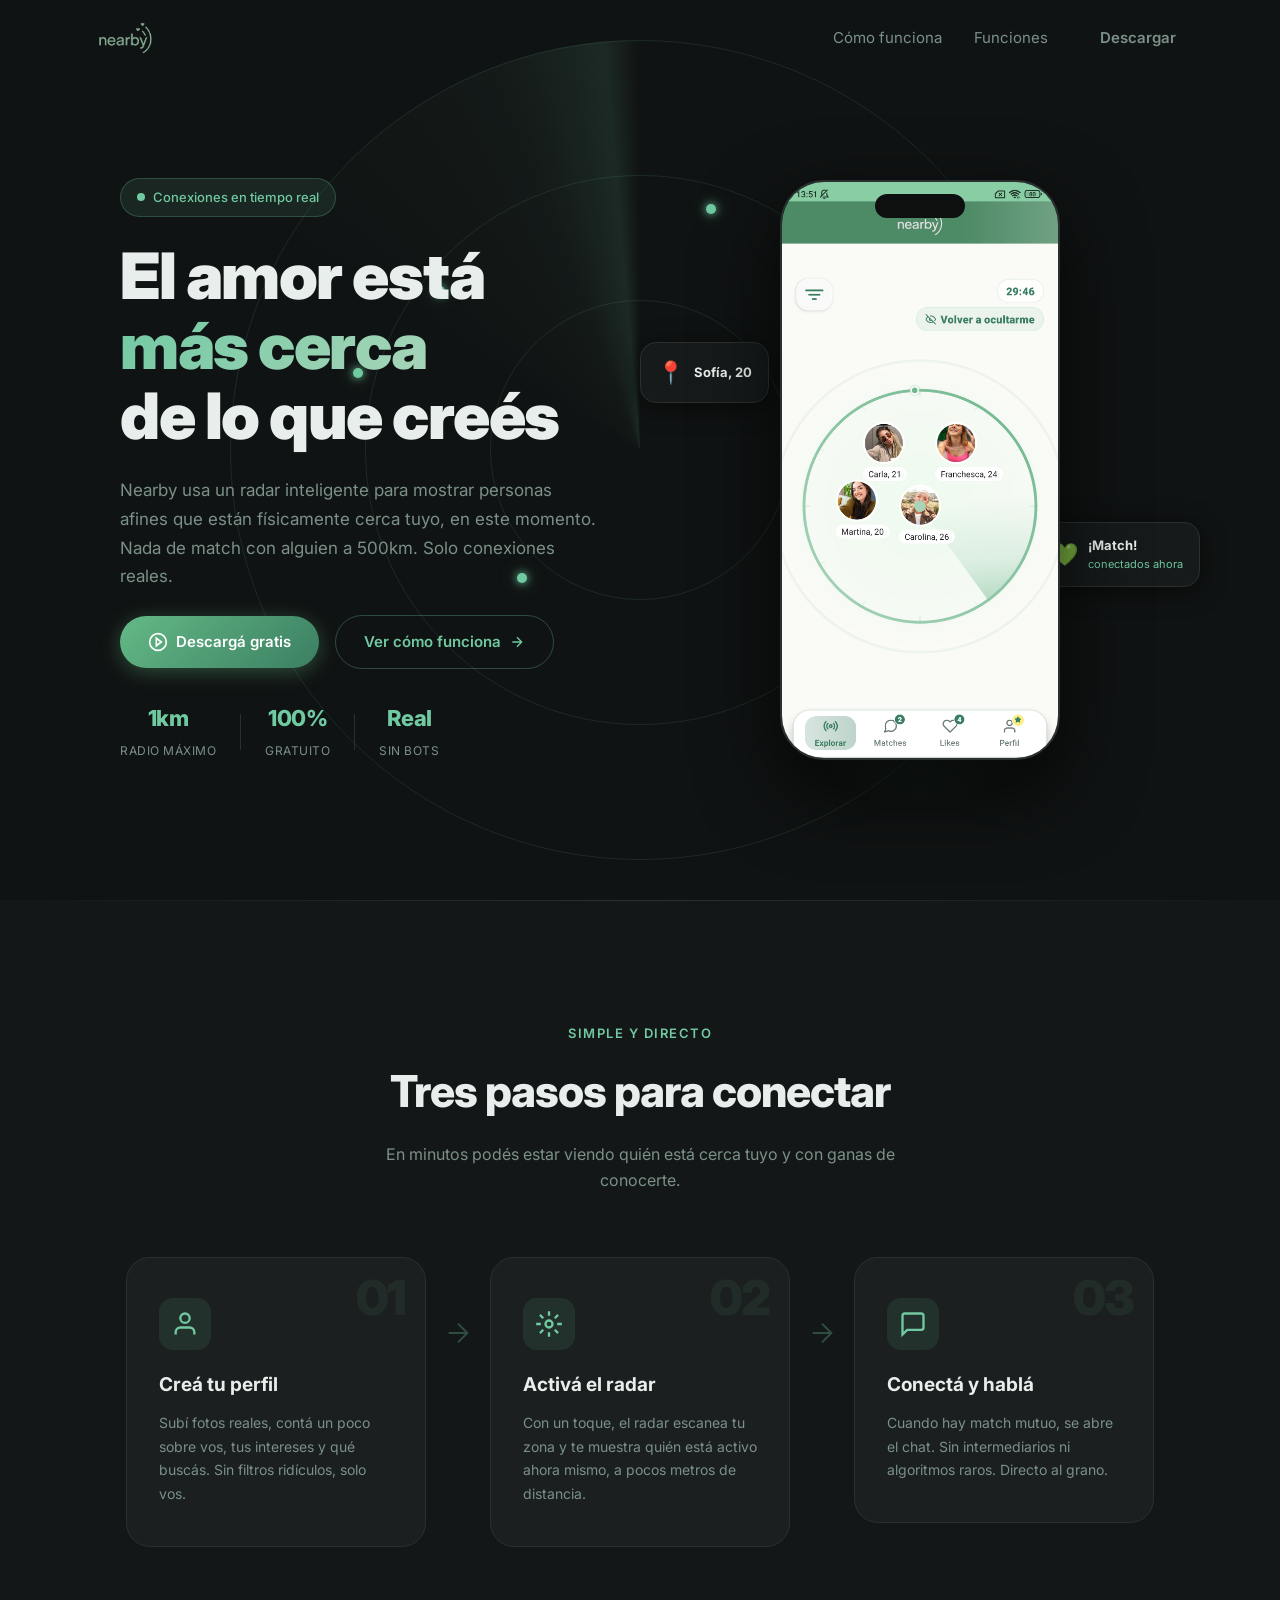
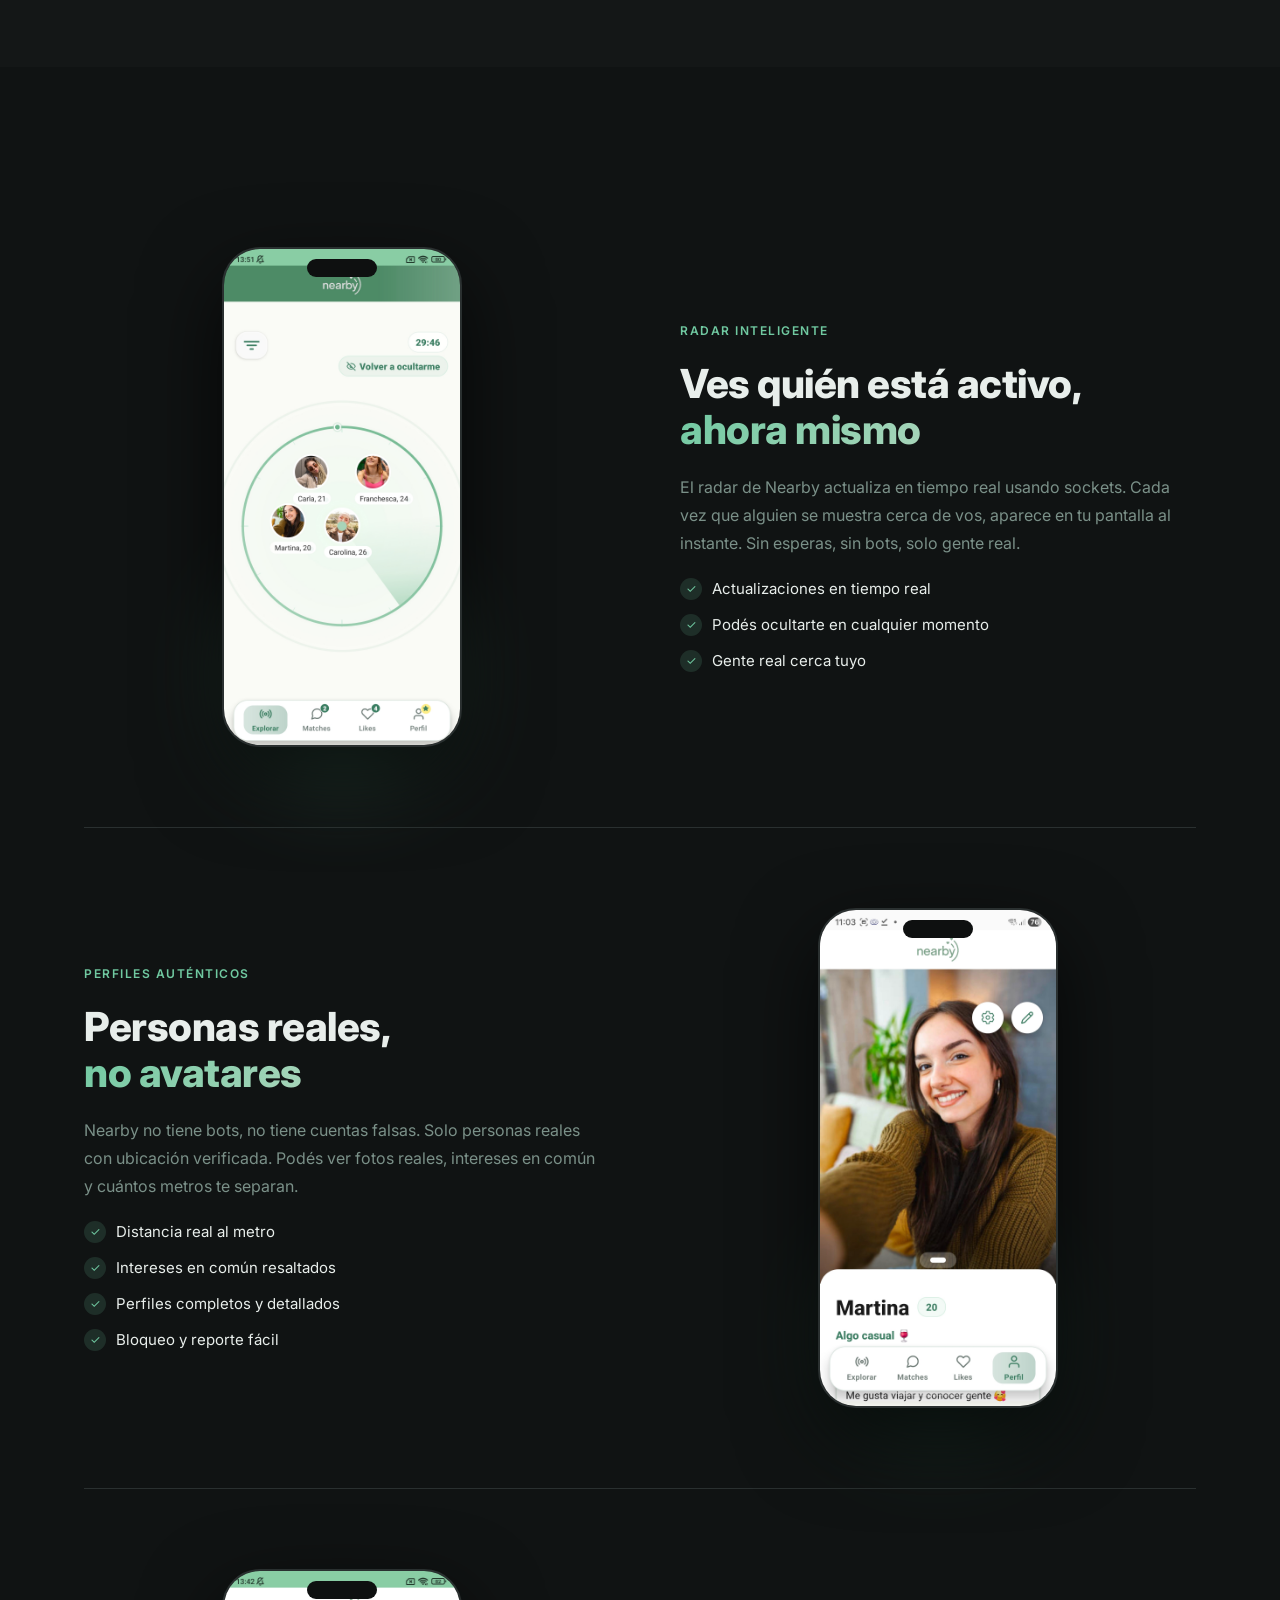
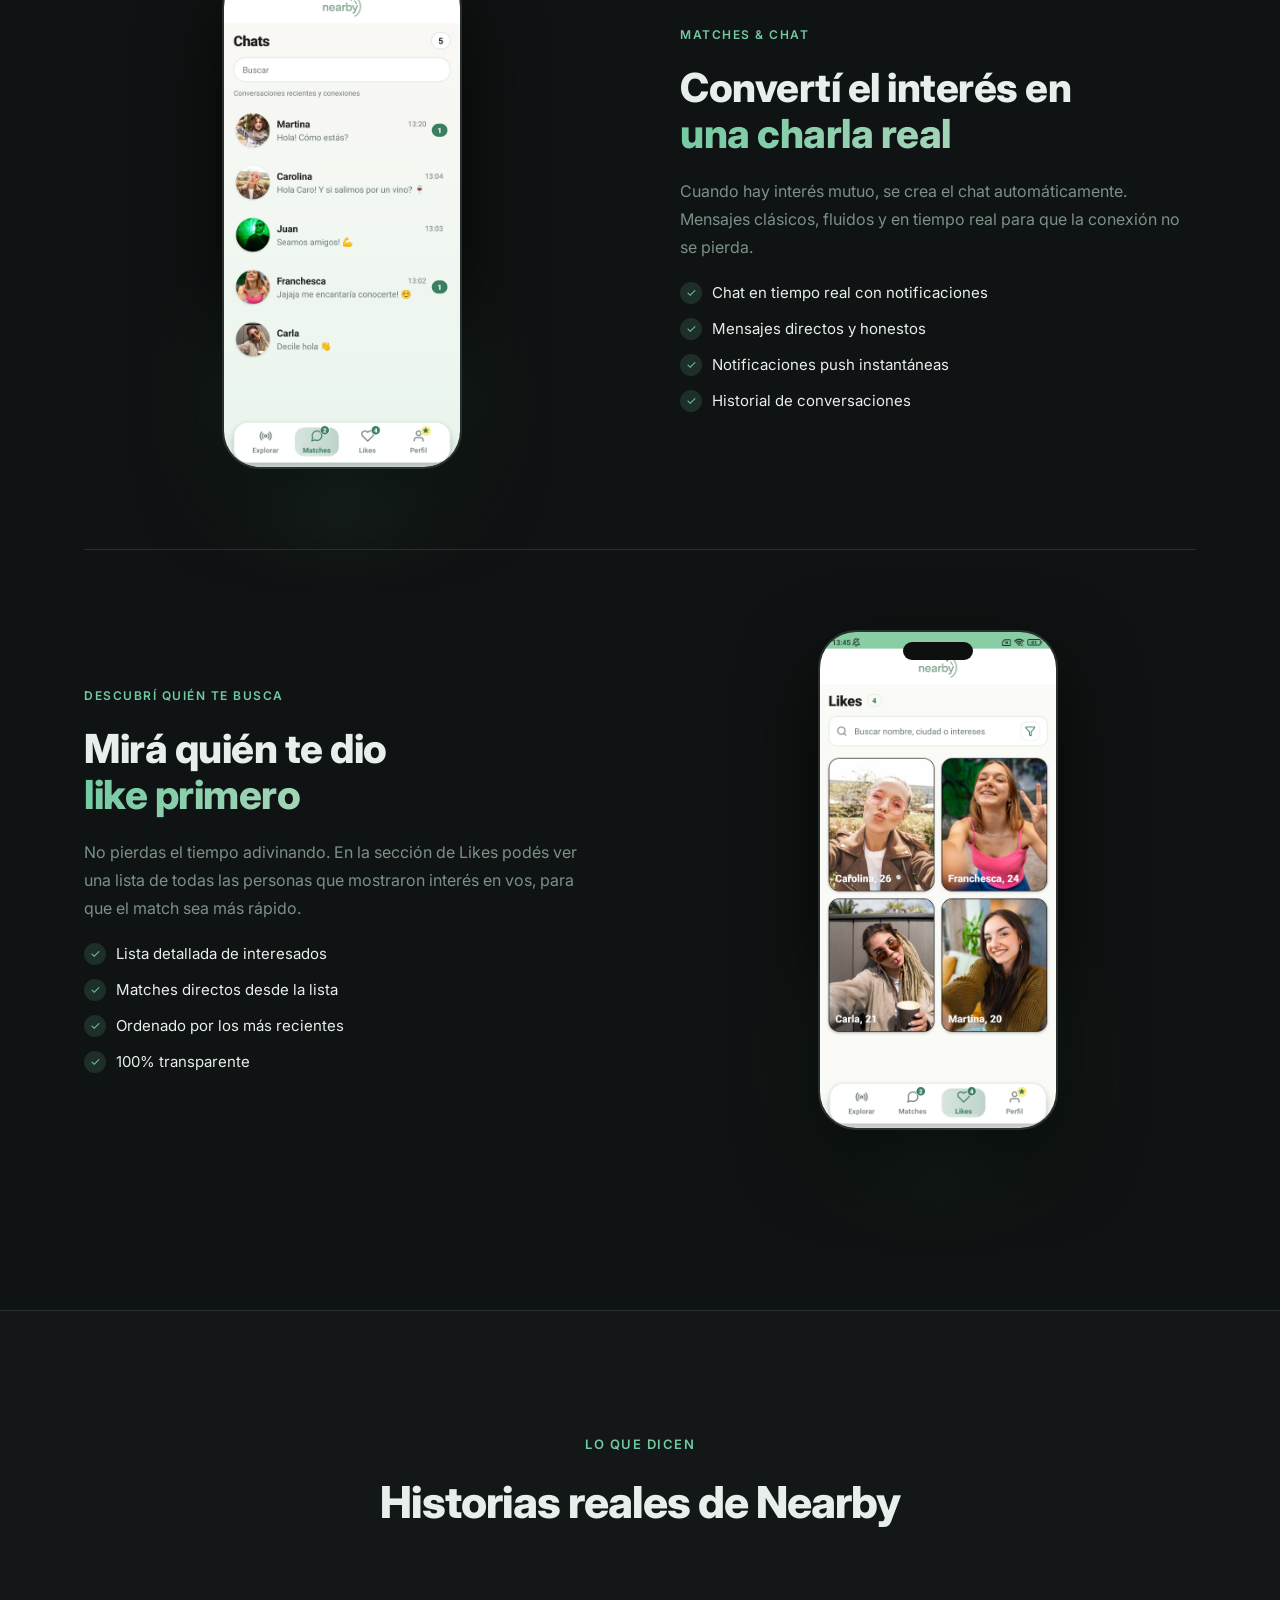
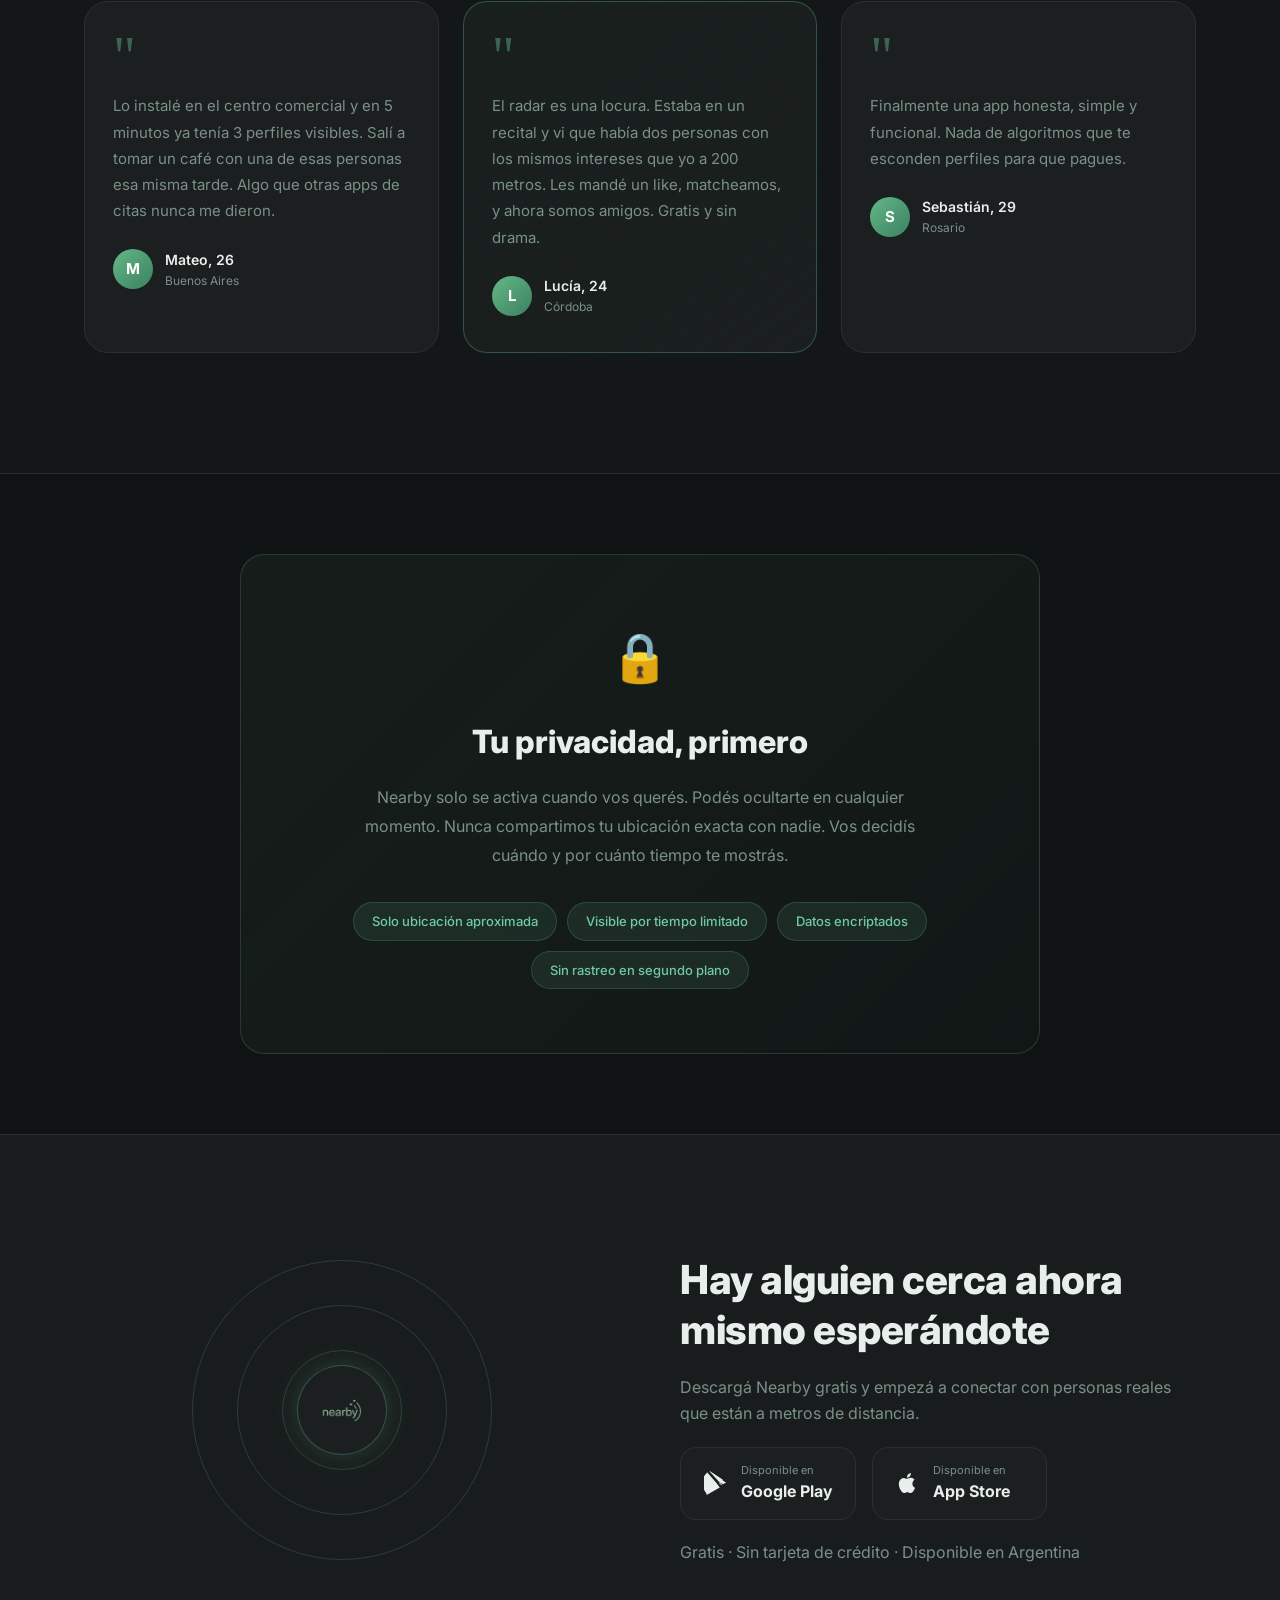
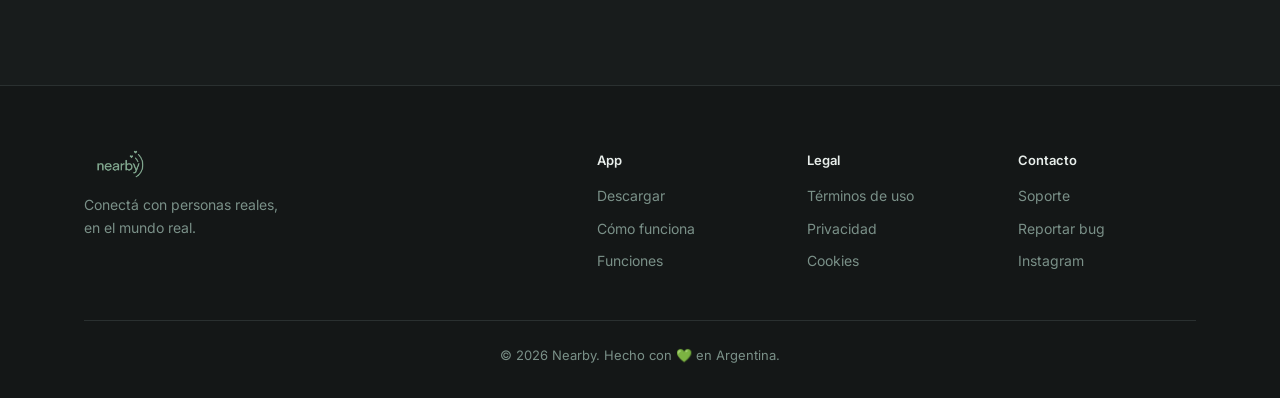
==== commit 42fee56e: "feat: Implement initial Nearby landing page with interactive hero carousel, scroll effects, and anim" ====
--- a/landing/index.html
+++ b/landing/index.html
@@ -77,7 +77,7 @@
         </div>
         <div class="hero-stats">
           <div class="stat">
-            <span class="stat-number">10km</span>
+            <span class="stat-number">1km</span>
             <span class="stat-label">Radio máximo</span>
           </div>
           <div class="stat-divider"></div>
@@ -104,8 +104,7 @@
         <div class="floating-card card-left">
           <span class="fc-emoji">📍</span>
           <div>
-            <div class="fc-name">Martina, 20</div>
-            <div class="fc-dist">350m de vos</div>
+            <div class="fc-name">Sofía, 20</div>
           </div>
         </div>
         <div class="floating-card card-right">
@@ -201,11 +200,7 @@
           <ul class="feature-list">
             <li>
               <span class="check">✓</span>
-              Radio ajustable hasta 10km
-            </li>
-            <li>
-              <span class="check">✓</span>
-              Actualizaciones en tiempo real vía WebSocket
+              Actualizaciones en tiempo real
             </li>
             <li>
               <span class="check">✓</span>
@@ -347,7 +342,7 @@
         <div class="testimonial-card">
           <div class="testimonial-quote">"</div>
           <p>Lo instalé en el centro comercial y en 5 minutos ya tenía 3 perfiles visibles. Salí a tomar un café con una
-            de esas personas esa misma tarde. Algo que Tinder nunca me dio.</p>
+            de esas personas esa misma tarde. Algo que otras apps de citas nunca me dieron.</p>
           <div class="testimonial-author">
             <div class="testimonial-avatar">M</div>
             <div>
@@ -358,8 +353,8 @@
         </div>
         <div class="testimonial-card featured">
           <div class="testimonial-quote">"</div>
-          <p>El radar es una locura. Staba en un recital y vi que había dos personas con los mismos intereses que yo a
-            200 metros. Los mandé un like, matcheamos, y ahora somos amigos. Gratis y sin drama.</p>
+          <p>El radar es una locura. Estaba en un recital y vi que había dos personas con los mismos intereses que yo a
+            200 metros. Les mandé un like, matcheamos, y ahora somos amigos. Gratis y sin drama.</p>
           <div class="testimonial-author">
             <div class="testimonial-avatar">L</div>
             <div>
@@ -370,7 +365,7 @@
         </div>
         <div class="testimonial-card">
           <div class="testimonial-quote">"</div>
-          <p>Finalmente una app que no te hace pagar para ver quién te dio like. Es honesta, simple y funciona. Nada de
+          <p>Finalmente una app honesta, simple y funcional. Nada de
             algoritmos que te esconden perfiles para que pagues.</p>
           <div class="testimonial-author">
             <div class="testimonial-avatar">S</div>
@@ -415,7 +410,7 @@
           </div>
         </div>
         <div class="download-text">
-          <h2>¿Hay alguien cerca ahora mismo esperándote?</h2>
+          <h2>Hay alguien cerca ahora mismo esperándote</h2>
           <p>Descargá Nearby gratis y empezá a conectar con personas reales que están a metros de distancia.</p>
           <div class="download-buttons">
             <a href="#" class="store-btn">
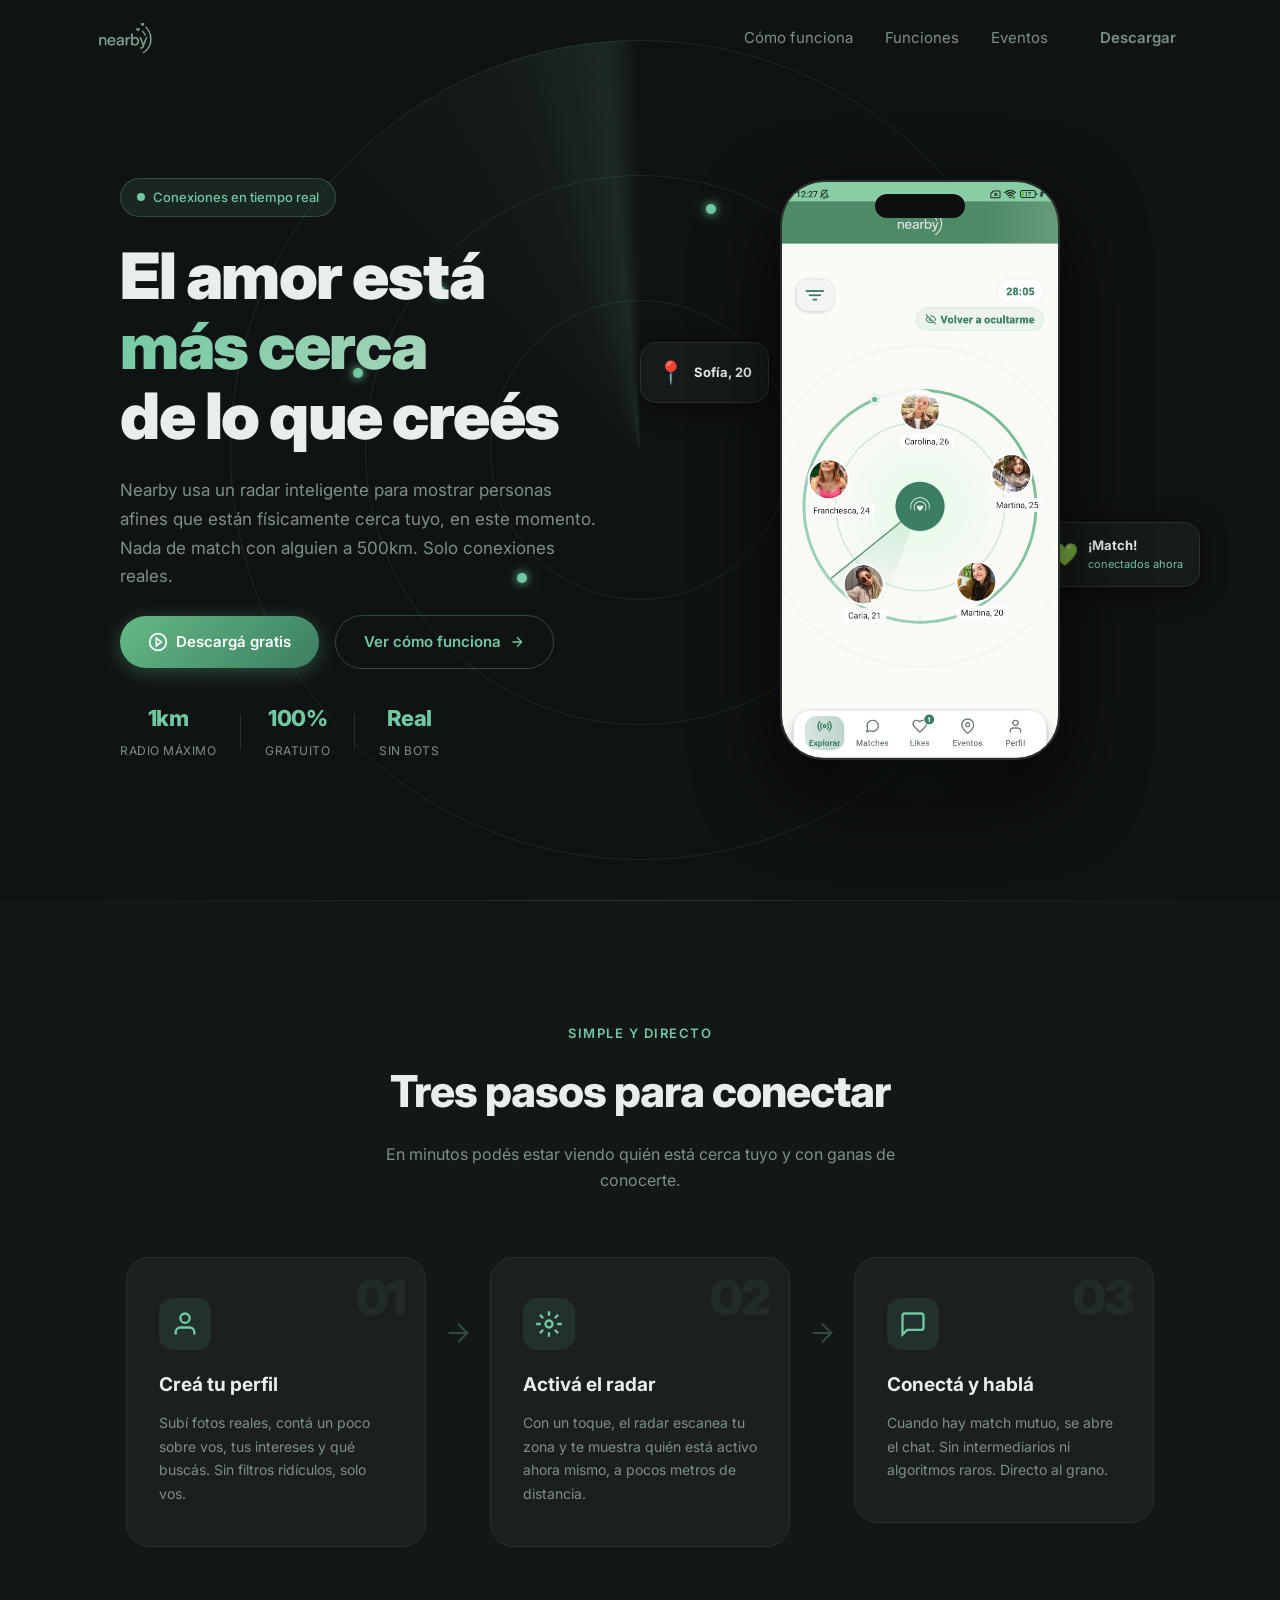
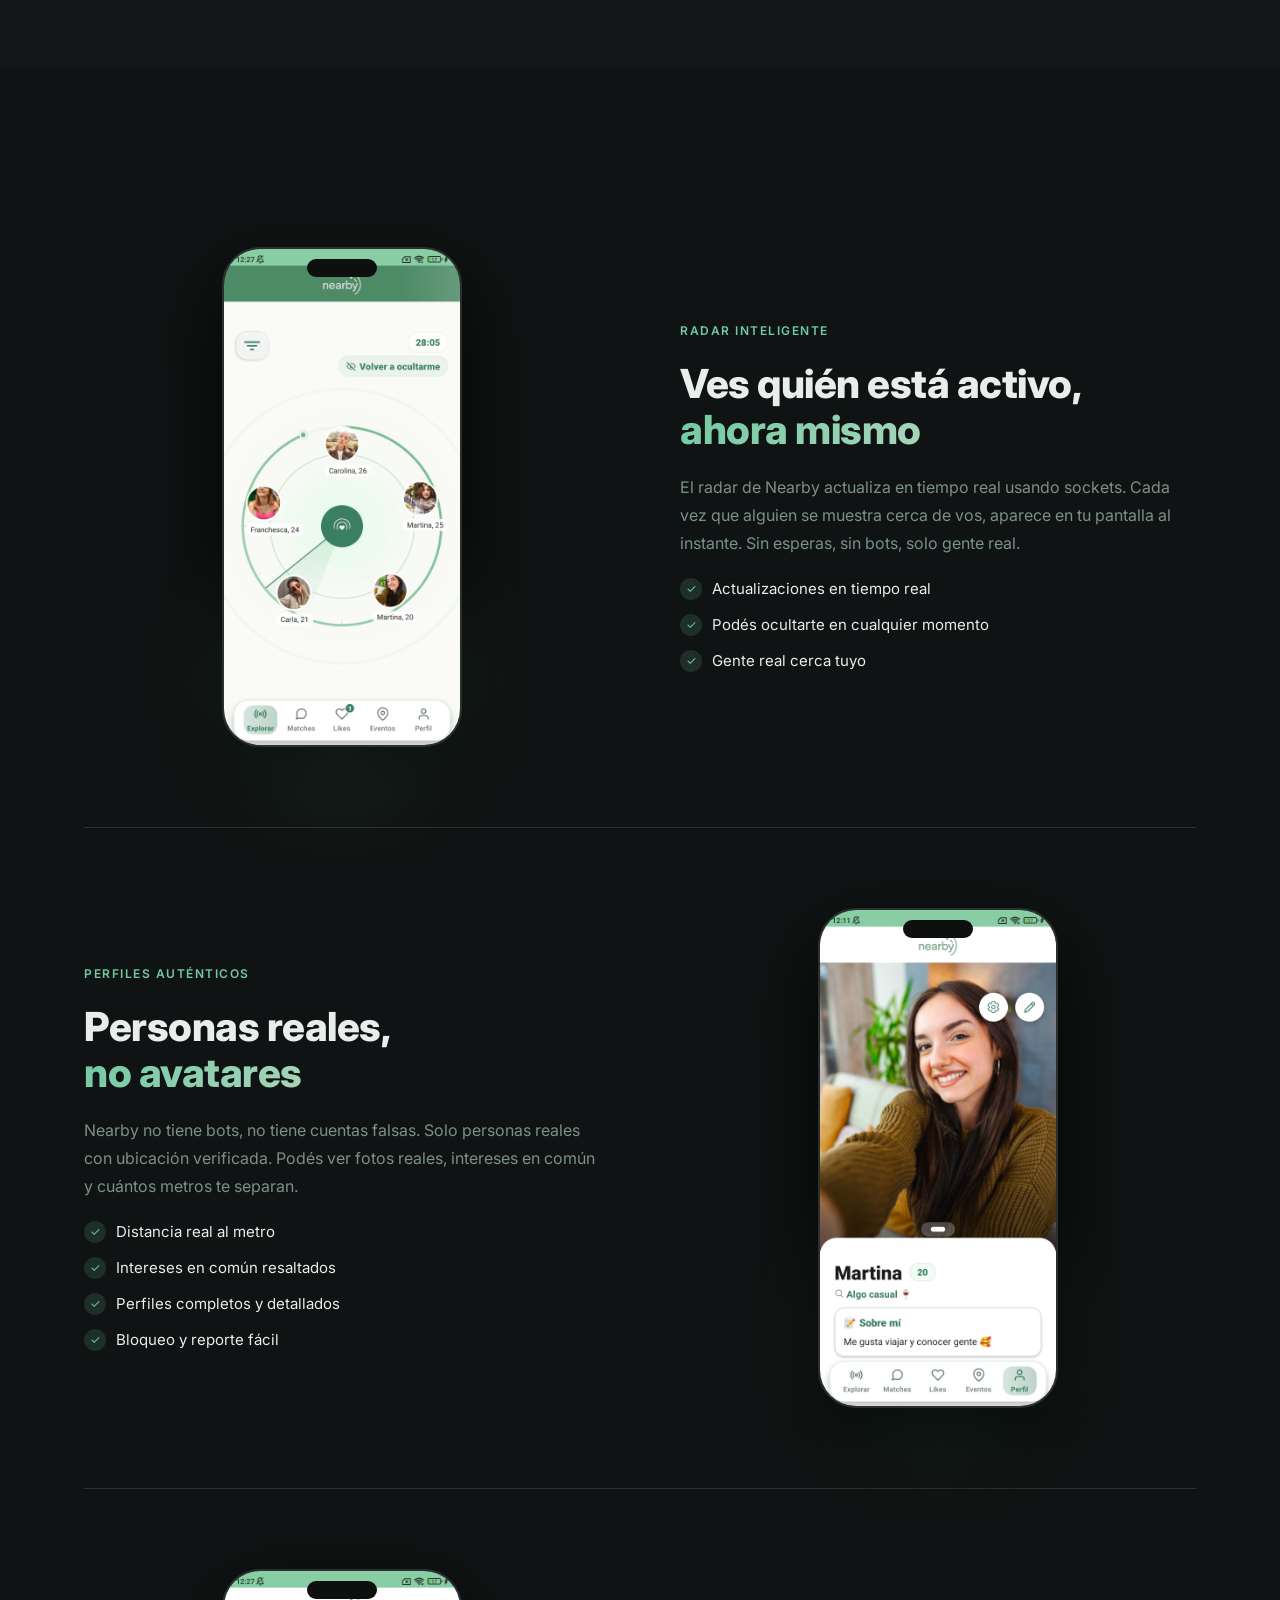
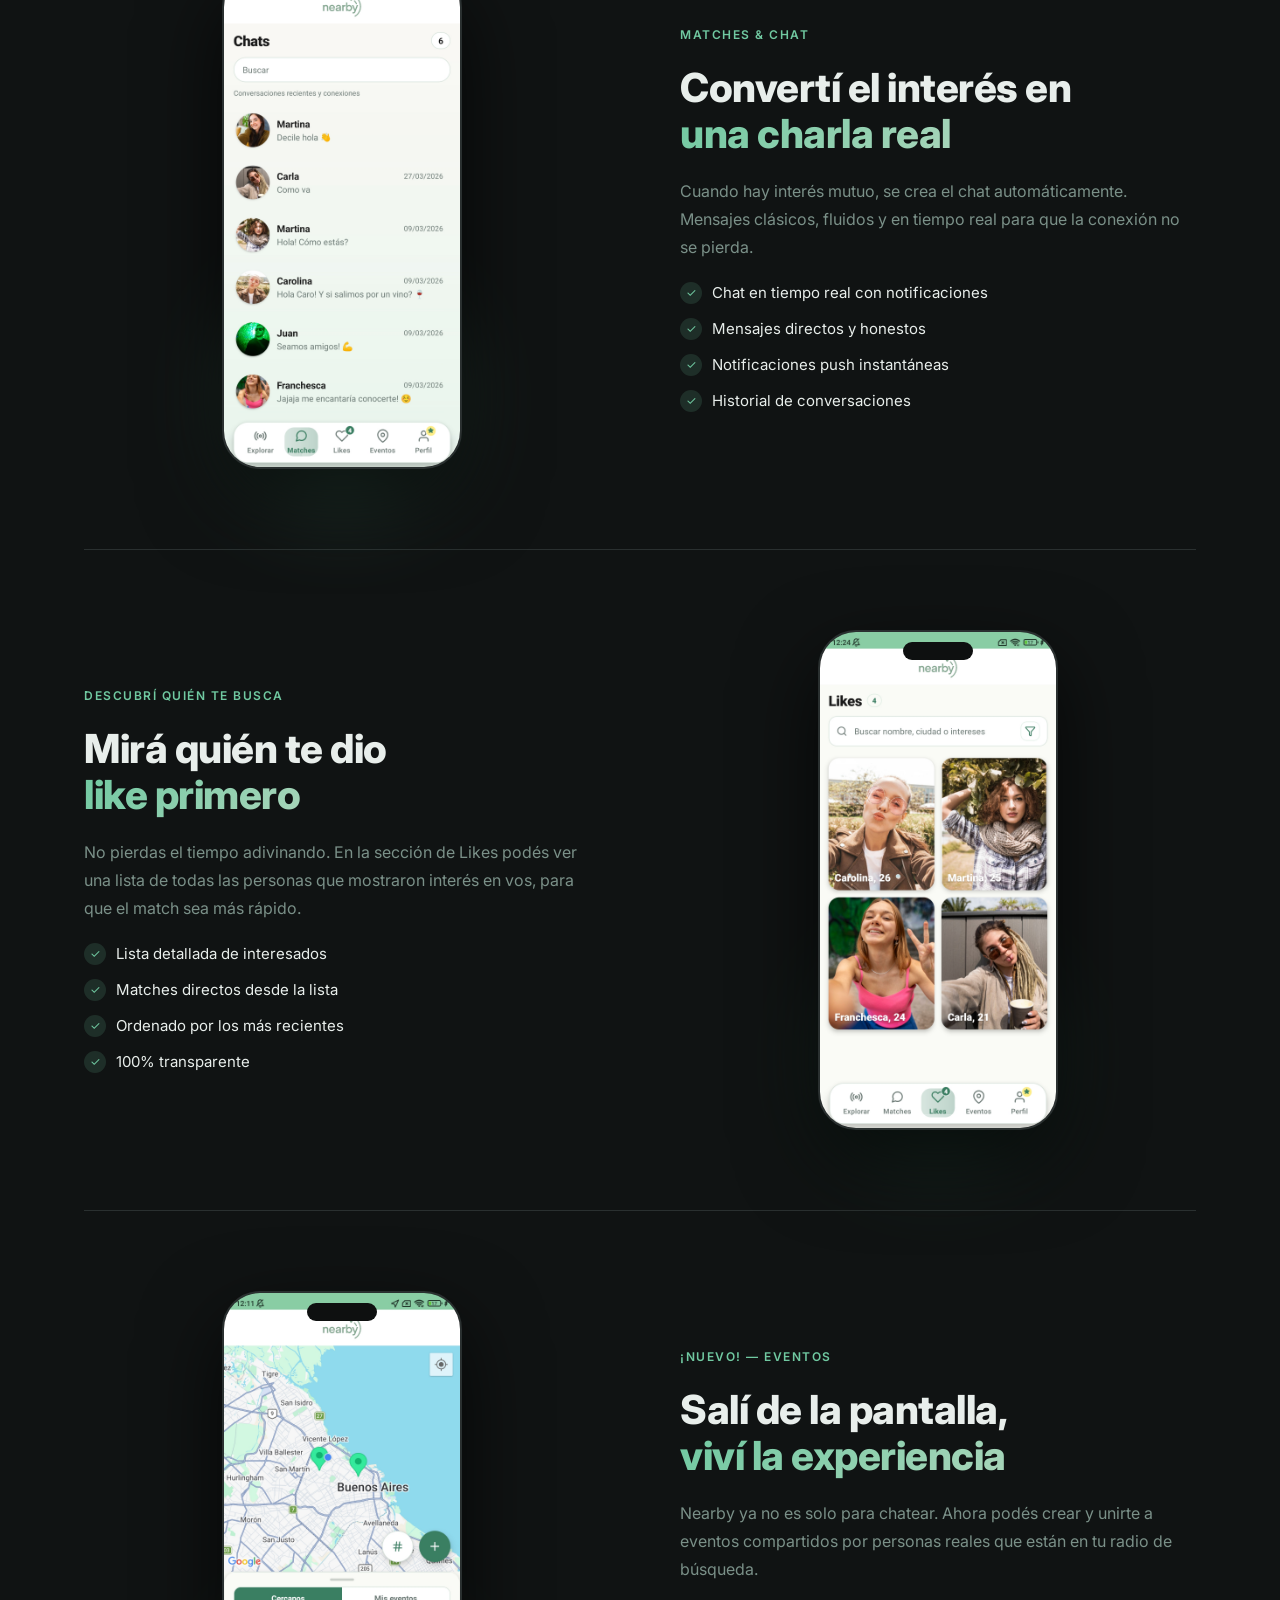
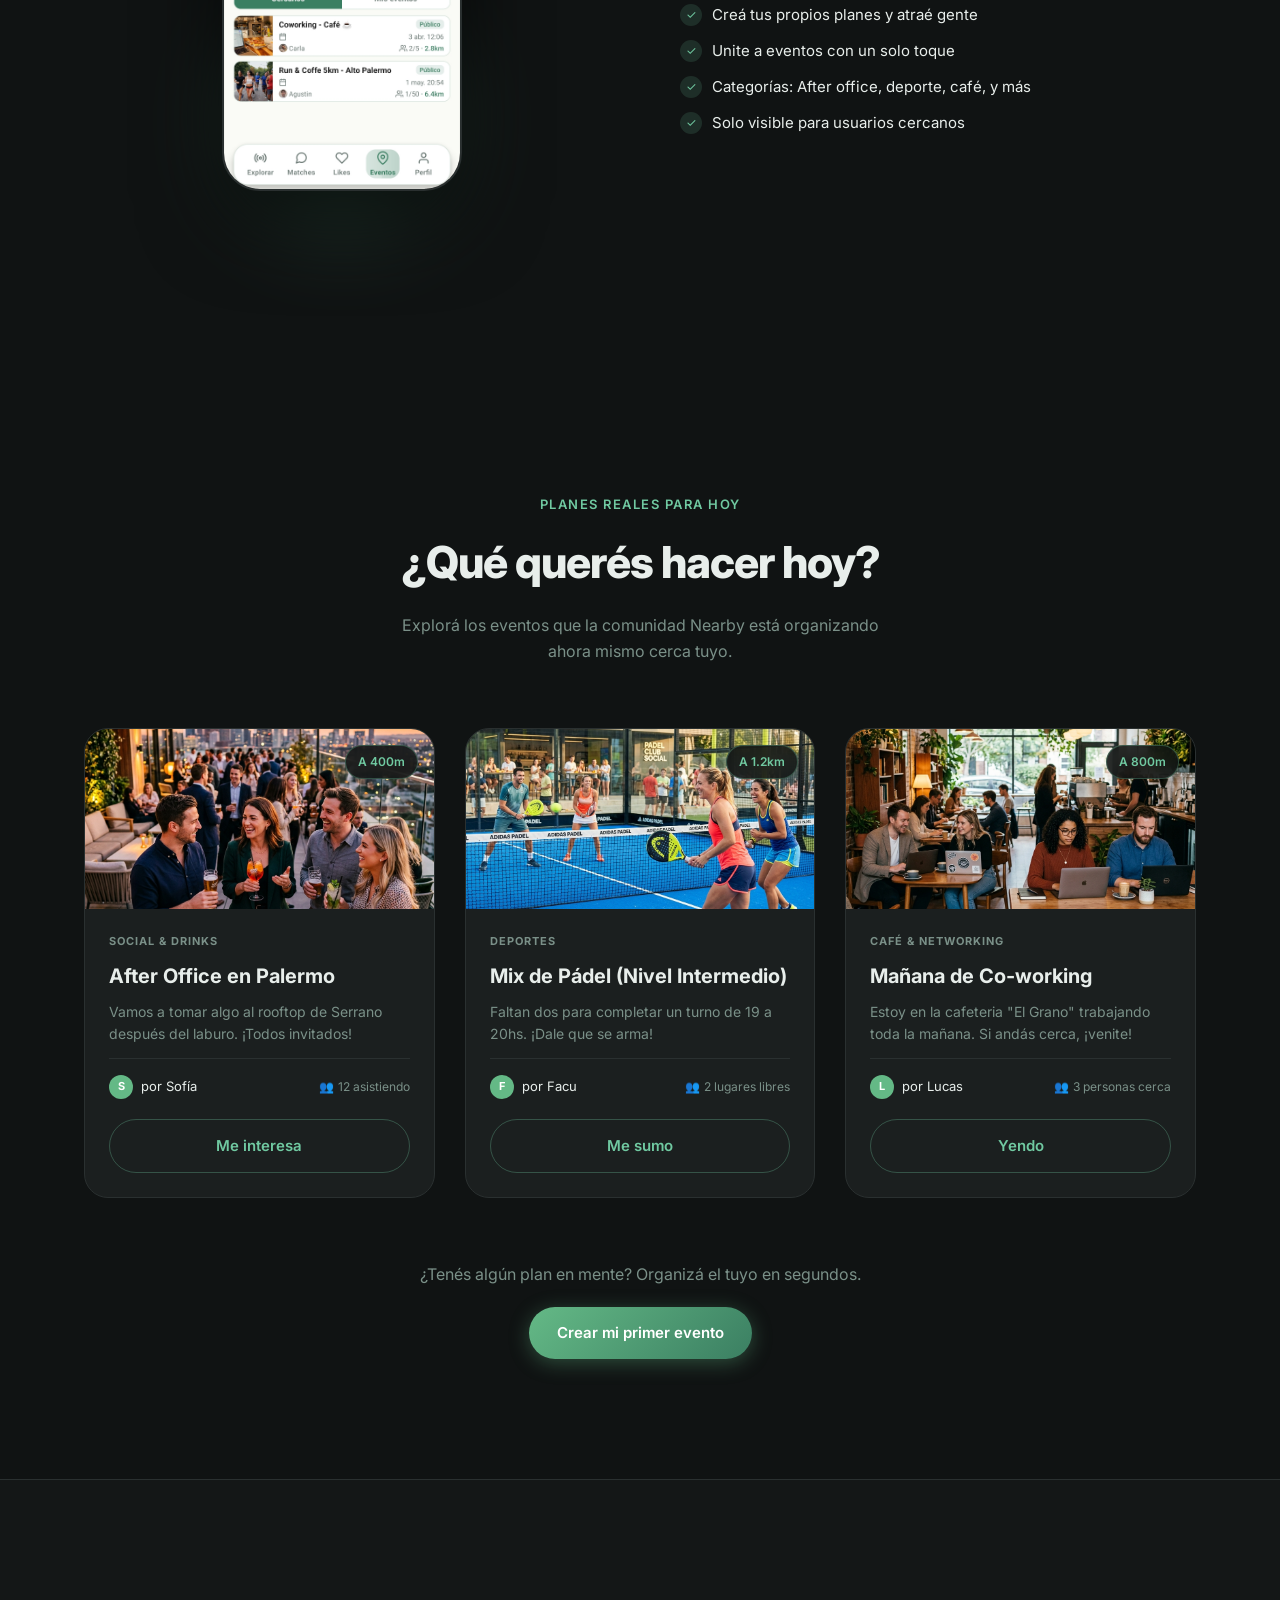
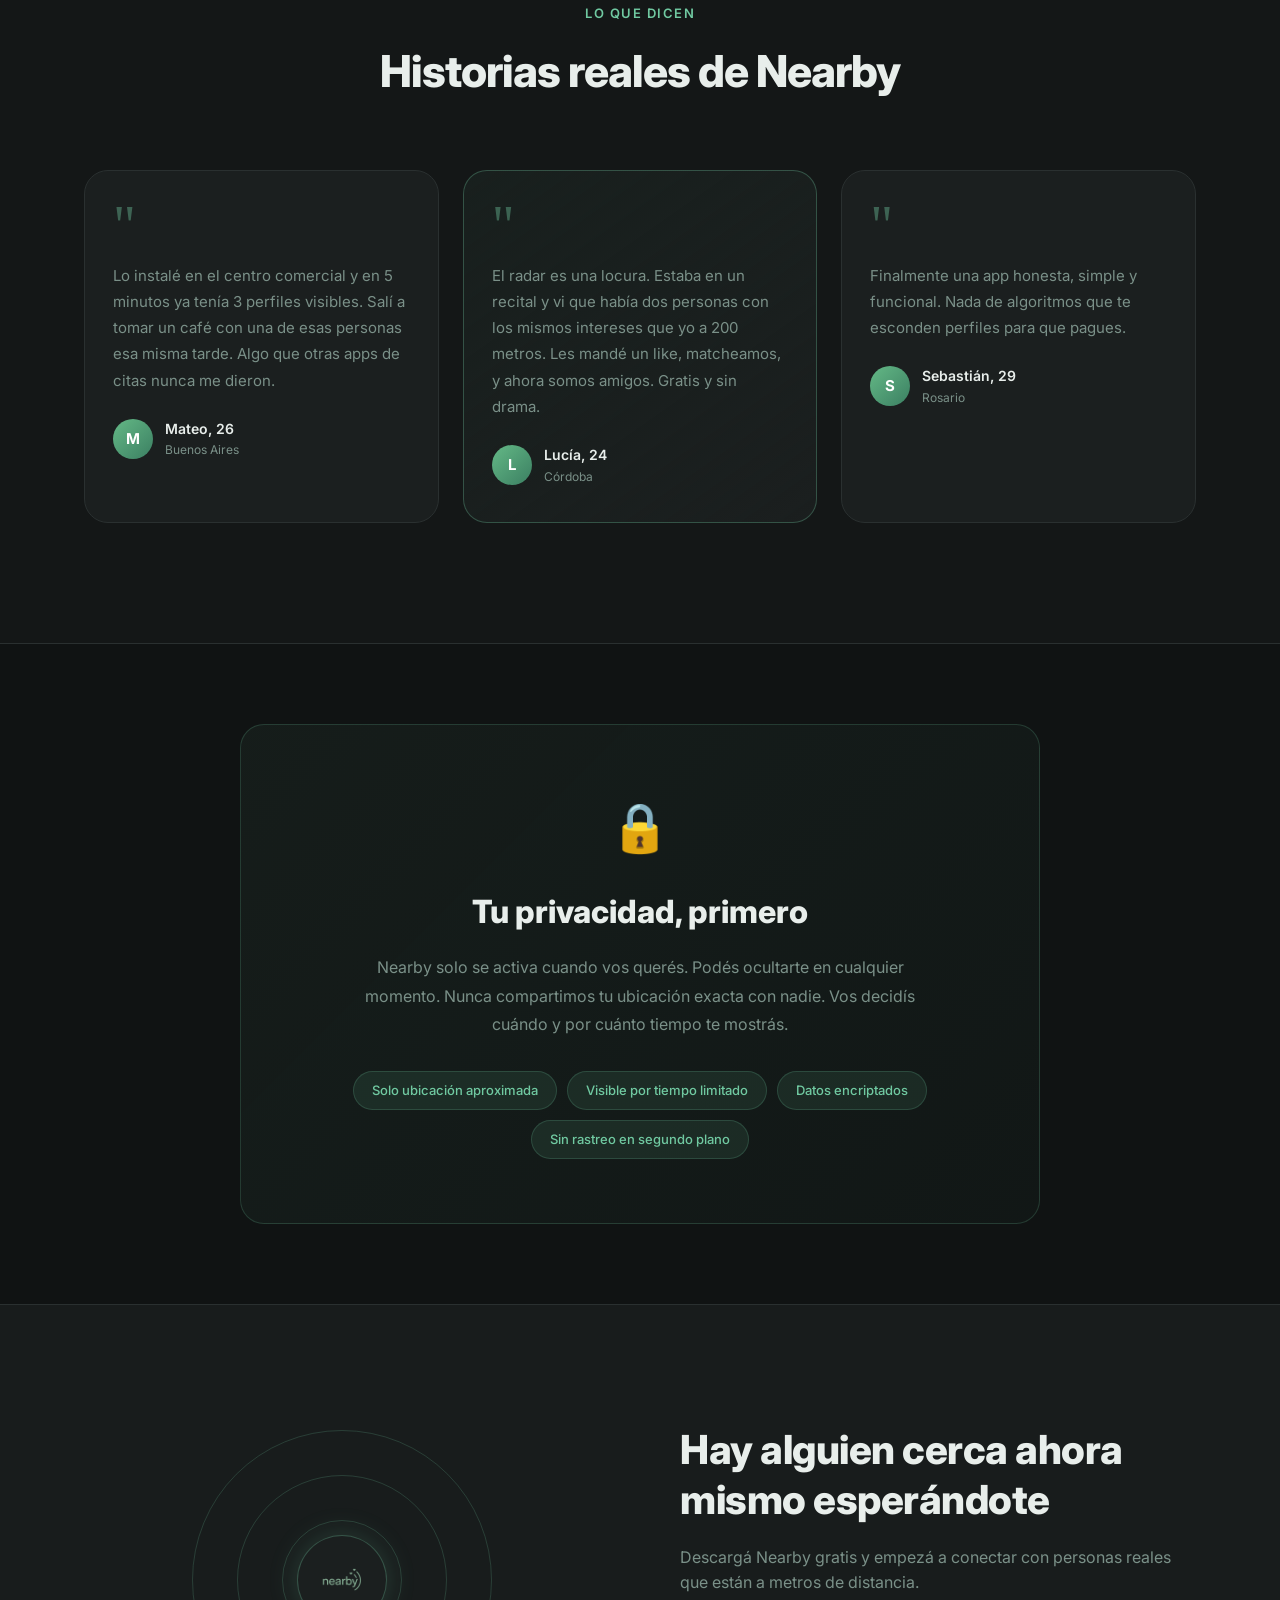
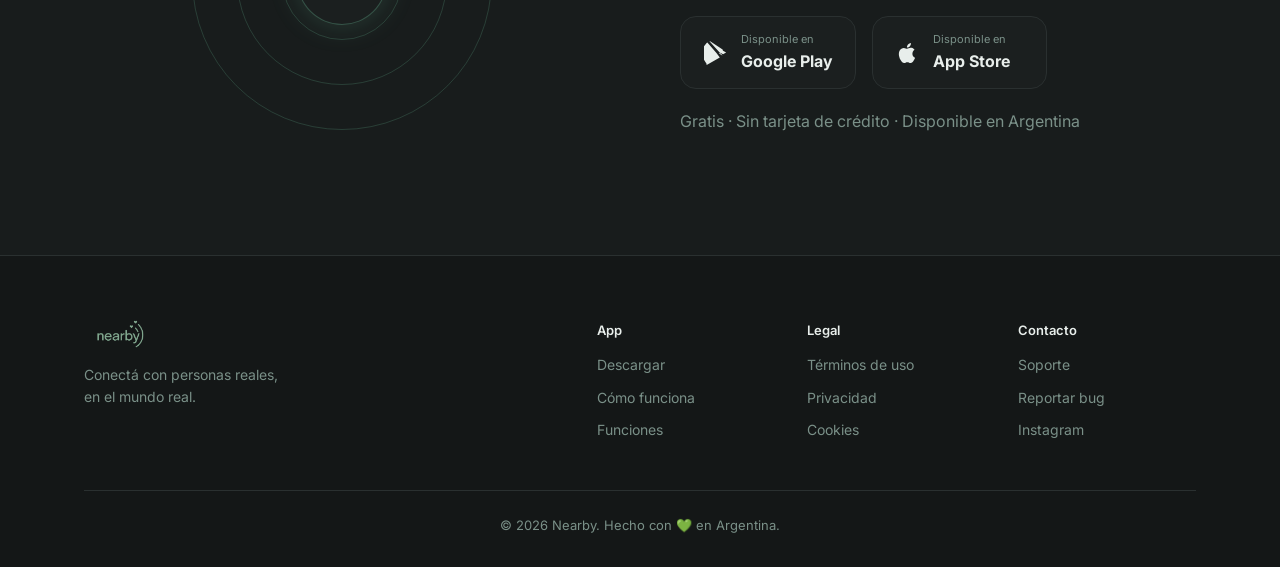
==== commit 83928101: "feat: initialize landing page with responsive design, custom styling, and animated hero section" ====
--- a/landing/index.html
+++ b/landing/index.html
@@ -26,6 +26,7 @@
       <div class="nav-links">
         <a href="#como-funciona">Cómo funciona</a>
         <a href="#features">Funciones</a>
+        <a href="#eventos">Eventos</a>
         <a href="#descargar" class="btn btn-sm">Descargar</a>
       </div>
     </div>
@@ -328,6 +329,130 @@
         </div>
       </div>
 
+      <!-- Feature 5 -->
+      <div class="feature-row">
+        <div class="feature-visual">
+          <div class="phone-frame phone-sm">
+            <div class="phone-notch phone-notch-sm"></div>
+            <div class="phone-screen">
+              <img src="images/screen-mapa.jpg" alt="Sección de eventos" class="phone-img" />
+            </div>
+            <div class="phone-home phone-home-sm"></div>
+          </div>
+          <div class="feature-glow glow-green"></div>
+        </div>
+        <div class="feature-text" data-aos="fade-left">
+          <span class="feature-label">¡NUEVO! — EVENTOS</span>
+          <h2>Salí de la pantalla,<br /><span class="gradient-text">viví la experiencia</span></h2>
+          <p>Nearby ya no es solo para chatear. Ahora podés crear y unirte a eventos compartidos por personas reales que
+            están en tu radio de búsqueda.</p>
+          <ul class="feature-list">
+            <li>
+              <span class="check">✓</span>
+              Creá tus propios planes y atraé gente
+            </li>
+            <li>
+              <span class="check">✓</span>
+              Unite a eventos con un solo toque
+            </li>
+            <li>
+              <span class="check">✓</span>
+              Categorías: After office, deporte, café, y más
+            </li>
+            <li>
+              <span class="check">✓</span>
+              Solo visible para usuarios cercanos
+            </li>
+          </ul>
+        </div>
+      </div>
+
+    </div>
+  </section>
+
+  <!-- ─── LIVE EVENTS SHOWCASE ─── -->
+  <section class="events-showcase" id="eventos">
+    <div class="container">
+      <div class="section-header" data-aos="fade-up">
+        <span class="section-label">Planes reales para hoy</span>
+        <h2 class="section-title">¿Qué querés hacer hoy?</h2>
+        <p class="section-subtitle">Explorá los eventos que la comunidad Nearby está organizando ahora mismo cerca tuyo.
+        </p>
+      </div>
+
+      <div class="events-grid">
+        <!-- Event Card 1 -->
+        <article class="event-card" data-aos="fade-up" data-aos-delay="100">
+          <div class="event-image">
+            <img src="images/event-1.png" alt="After Office en Palermo" />
+            <div class="event-badge">A 400m</div>
+          </div>
+          <div class="event-details">
+            <div class="event-category">Social & Drinks</div>
+            <h3 class="event-name">After Office en Palermo</h3>
+            <p class="event-info">Vamos a tomar algo al rooftop de Serrano después del laburo. ¡Todos invitados!</p>
+            <div class="event-meta">
+              <div class="event-host">
+                <span class="avatar">S</span> por Sofía
+              </div>
+              <div class="event-attendees">
+                <span class="icon">👥</span> 12 asistiendo
+              </div>
+            </div>
+            <a href="#descargar" class="btn btn-ghost btn-full">Me interesa</a>
+          </div>
+        </article>
+
+        <!-- Event Card 2 -->
+        <article class="event-card" data-aos="fade-up" data-aos-delay="200">
+          <div class="event-image">
+            <img src="images/event-2.png" alt="Partido de Pádel" />
+            <div class="event-badge">A 1.2km</div>
+          </div>
+          <div class="event-details">
+            <div class="event-category">Deportes</div>
+            <h3 class="event-name">Mix de Pádel (Nivel Intermedio)</h3>
+            <p class="event-info">Faltan dos para completar un turno de 19 a 20hs. ¡Dale que se arma!</p>
+            <div class="event-meta">
+              <div class="event-host">
+                <span class="avatar">F</span> por Facu
+              </div>
+              <div class="event-attendees">
+                <span class="icon">👥</span> 2 lugares libres
+              </div>
+            </div>
+            <a href="#descargar" class="btn btn-ghost btn-full">Me sumo</a>
+          </div>
+        </article>
+
+        <!-- Event Card 3 -->
+        <article class="event-card" data-aos="fade-up" data-aos-delay="300">
+          <div class="event-image">
+            <img src="images/event-3.png" alt="Mañana de Co-working" />
+            <div class="event-badge">A 800m</div>
+          </div>
+          <div class="event-details">
+            <div class="event-category">Café & Networking</div>
+            <h3 class="event-name">Mañana de Co-working</h3>
+            <p class="event-info">Estoy en la cafeteria "El Grano" trabajando toda la mañana. Si andás cerca, ¡venite!
+            </p>
+            <div class="event-meta">
+              <div class="event-host">
+                <span class="avatar">L</span> por Lucas
+              </div>
+              <div class="event-attendees">
+                <span class="icon">👥</span> 3 personas cerca
+              </div>
+            </div>
+            <a href="#descargar" class="btn btn-ghost btn-full">Yendo</a>
+          </div>
+        </article>
+      </div>
+
+      <div class="events-cta" data-aos="fade-up">
+        <p>¿Tenés algún plan en mente? Organizá el tuyo en segundos.</p>
+        <a href="#descargar" class="btn btn-primary">Crear mi primer evento</a>
+      </div>
     </div>
   </section>
 
--- a/landing/style.css
+++ b/landing/style.css
@@ -520,6 +520,139 @@
   flex-shrink: 0;
 }
 
+/* ─── EVENTS SHOWCASE ─── */
+.events-showcase {
+  padding: 120px 0;
+  background: var(--bg);
+  position: relative;
+}
+.events-grid {
+  display: grid;
+  grid-template-columns: repeat(3, 1fr);
+  gap: 30px;
+  margin-bottom: 64px;
+}
+.event-card {
+  background: var(--card);
+  border: 1px solid var(--border);
+  border-radius: var(--radius-lg);
+  overflow: hidden;
+  display: flex;
+  flex-direction: column;
+  transition: all .3s ease;
+}
+.event-card:hover {
+  transform: translateY(-8px);
+  border-color: rgba(112,201,161,.4);
+  box-shadow: 0 20px 40px rgba(0,0,0,.3);
+}
+.event-image {
+  height: 180px;
+  position: relative;
+  overflow: hidden;
+  background: var(--bg3);
+}
+.event-image img {
+  width: 100%;
+  height: 100%;
+  object-fit: cover;
+}
+.event-badge {
+  position: absolute;
+  top: 16px; right: 16px;
+  background: rgba(16,19,19,.85);
+  backdrop-filter: blur(8px);
+  color: var(--green);
+  padding: 6px 12px;
+  border-radius: 50px;
+  font-size: 12px;
+  font-weight: 600;
+  border: 1px solid rgba(112,201,161,.3);
+}
+.overlay-gradient {
+  background: linear-gradient(135deg, var(--green-dark), var(--bg3));
+  display: flex;
+  align-items: center;
+  justify-content: center;
+}
+.event-placeholder-icon {
+  font-size: 48px;
+  opacity: .5;
+}
+.event-details {
+  padding: 24px;
+  display: flex;
+  flex-direction: column;
+  gap: 12px;
+  flex: 1;
+}
+.event-category {
+  font-size: 11px;
+  font-weight: 700;
+  text-transform: uppercase;
+  letter-spacing: 1px;
+  color: var(--muted);
+}
+.event-name {
+  font-size: 20px;
+  font-weight: 700;
+  line-height: 1.3;
+}
+.event-info {
+  font-size: 14px;
+  color: var(--muted);
+  line-height: 1.6;
+}
+.event-meta {
+  margin-top: auto;
+  padding-top: 16px;
+  border-top: 1px solid var(--border);
+  display: flex;
+  justify-content: space-between;
+  align-items: center;
+}
+.event-host {
+  display: flex;
+  align-items: center;
+  gap: 8px;
+  font-size: 13px;
+  color: var(--text);
+}
+.avatar {
+  width: 24px; height: 24px;
+  background: var(--green-mid);
+  border-radius: 50%;
+  display: flex;
+  align-items: center;
+  justify-content: center;
+  font-size: 11px;
+  font-weight: 700;
+  color: #fff;
+}
+.event-attendees {
+  font-size: 12px;
+  color: var(--muted);
+  display: flex;
+  align-items: center;
+  gap: 4px;
+}
+.btn-full {
+  width: 100%;
+  justify-content: center;
+  margin-top: 8px;
+}
+.events-cta {
+  text-align: center;
+  display: flex;
+  flex-direction: column;
+  align-items: center;
+  gap: 20px;
+}
+.events-cta p {
+  color: var(--muted);
+  font-size: 16px;
+}
+
 /* ─── TESTIMONIALS ─── */
 .testimonials {
   padding: 120px 0;
@@ -741,7 +874,8 @@
   .hero .container,
   .download-content,
   .feature-row,
-  .feature-row.reverse { grid-template-columns: 1fr; direction: ltr; }
+  .feature-row.reverse,
+  .events-grid { grid-template-columns: 1fr; direction: ltr; }
 
   .hero-phone { margin-top: 40px; }
   .card-left { left: 0; }
@@ -760,6 +894,7 @@
   .feature-row.reverse .feature-visual { order: -1; }
 
   .privacy-card { padding: 40px 24px; }
+  .events-showcase { padding: 80px 0; }
 }
 
 @media (max-width: 600px) {
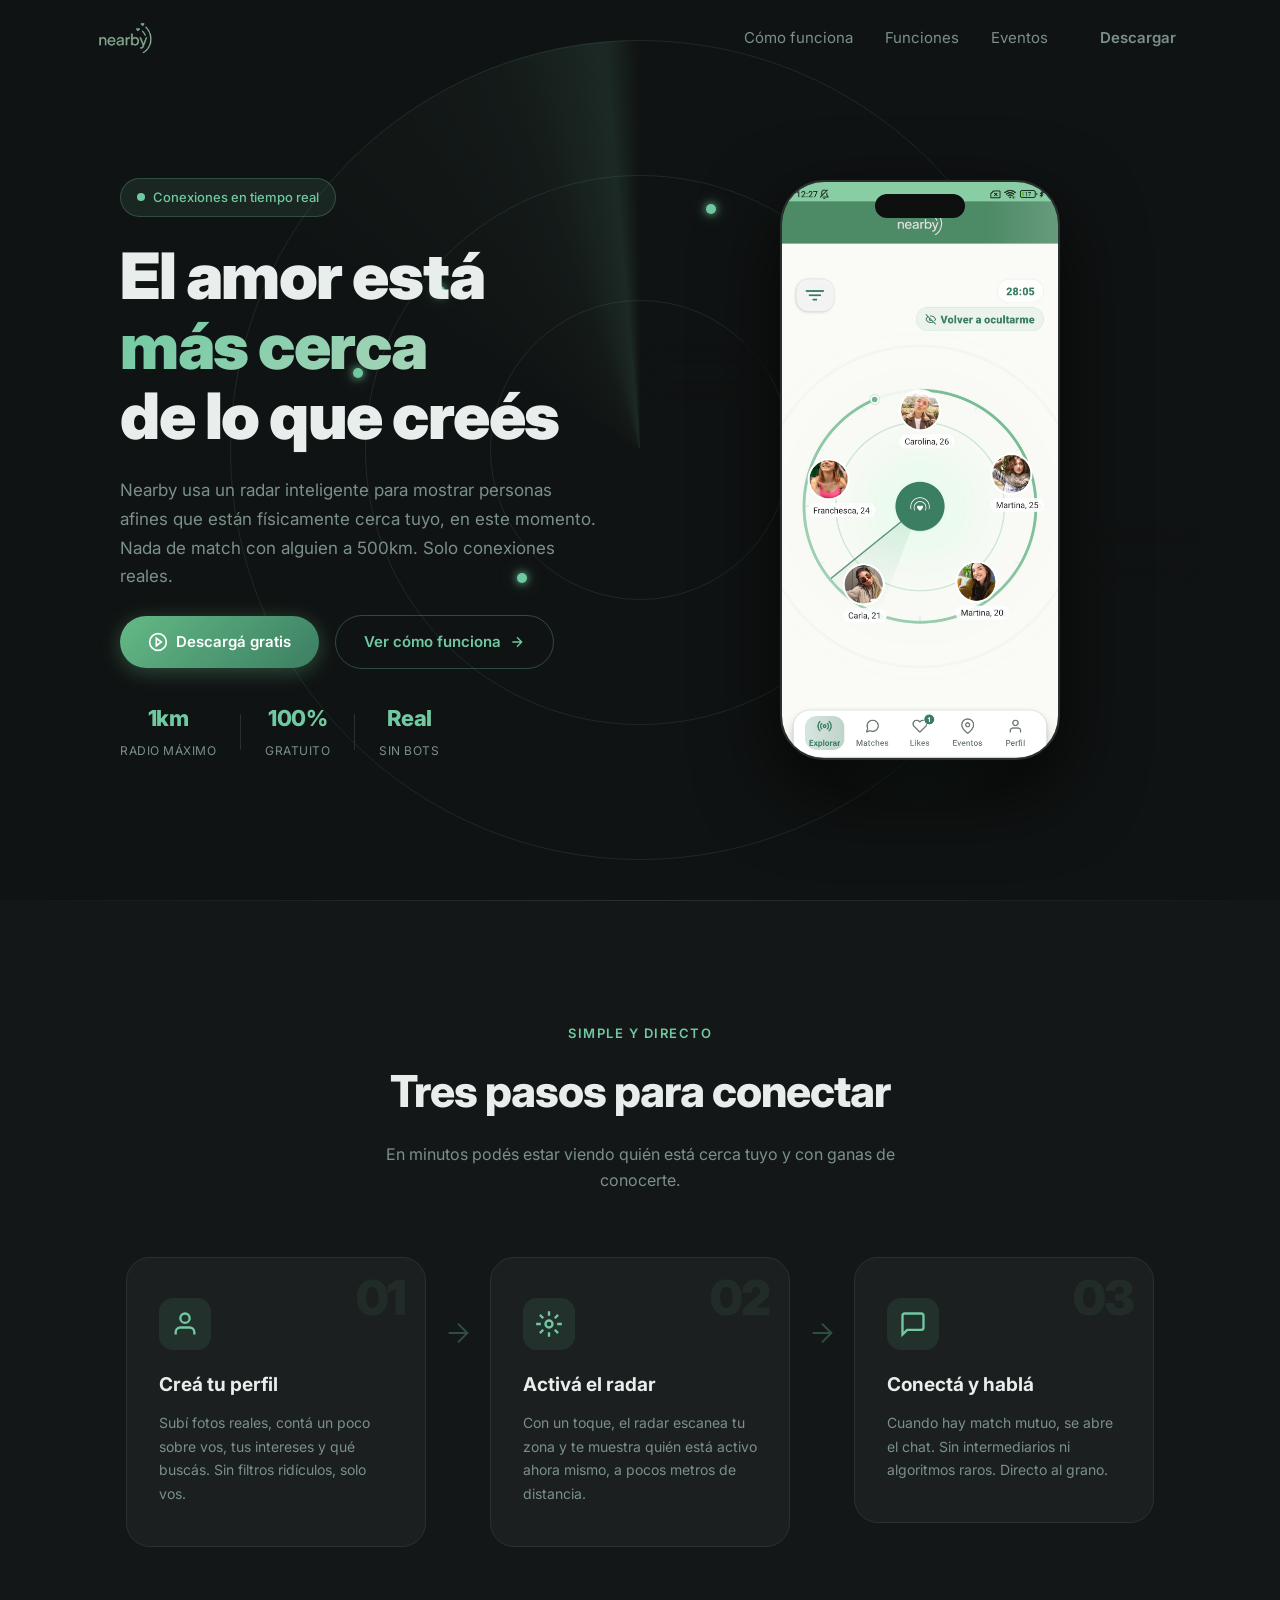
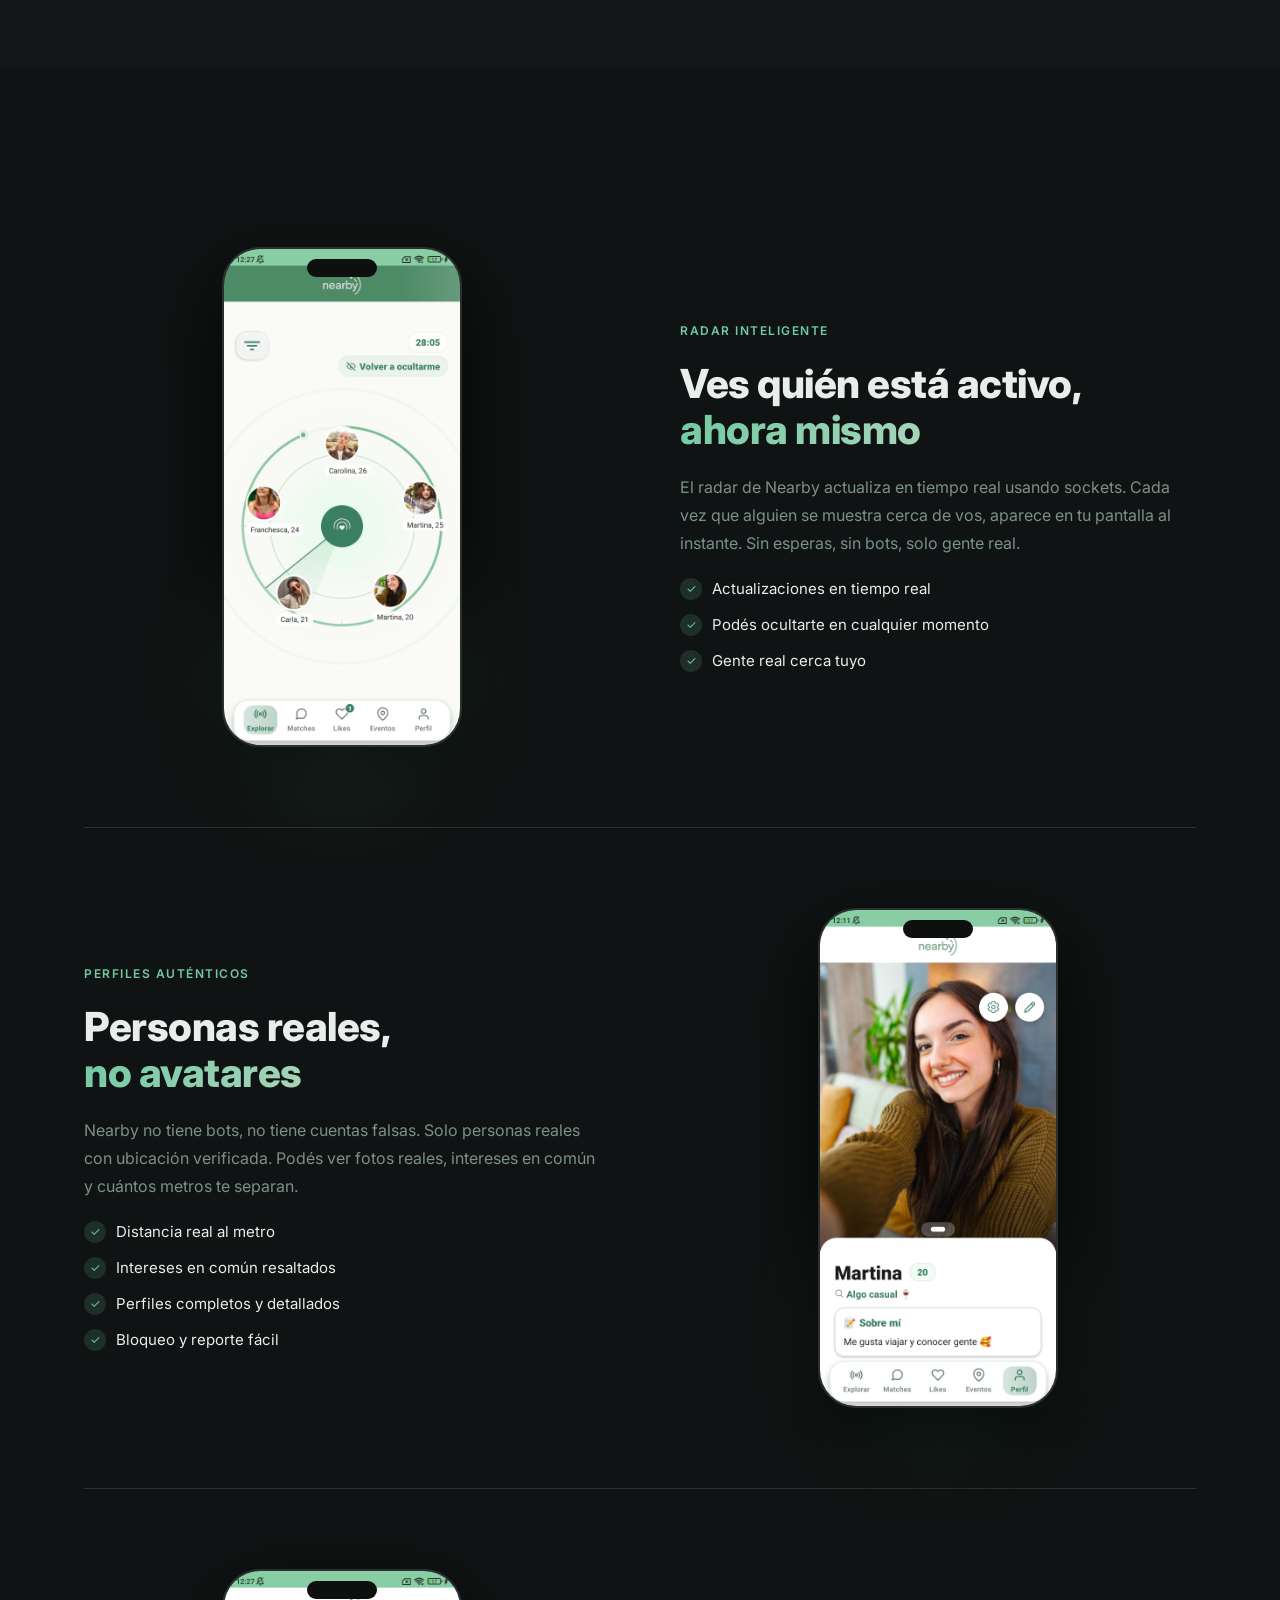
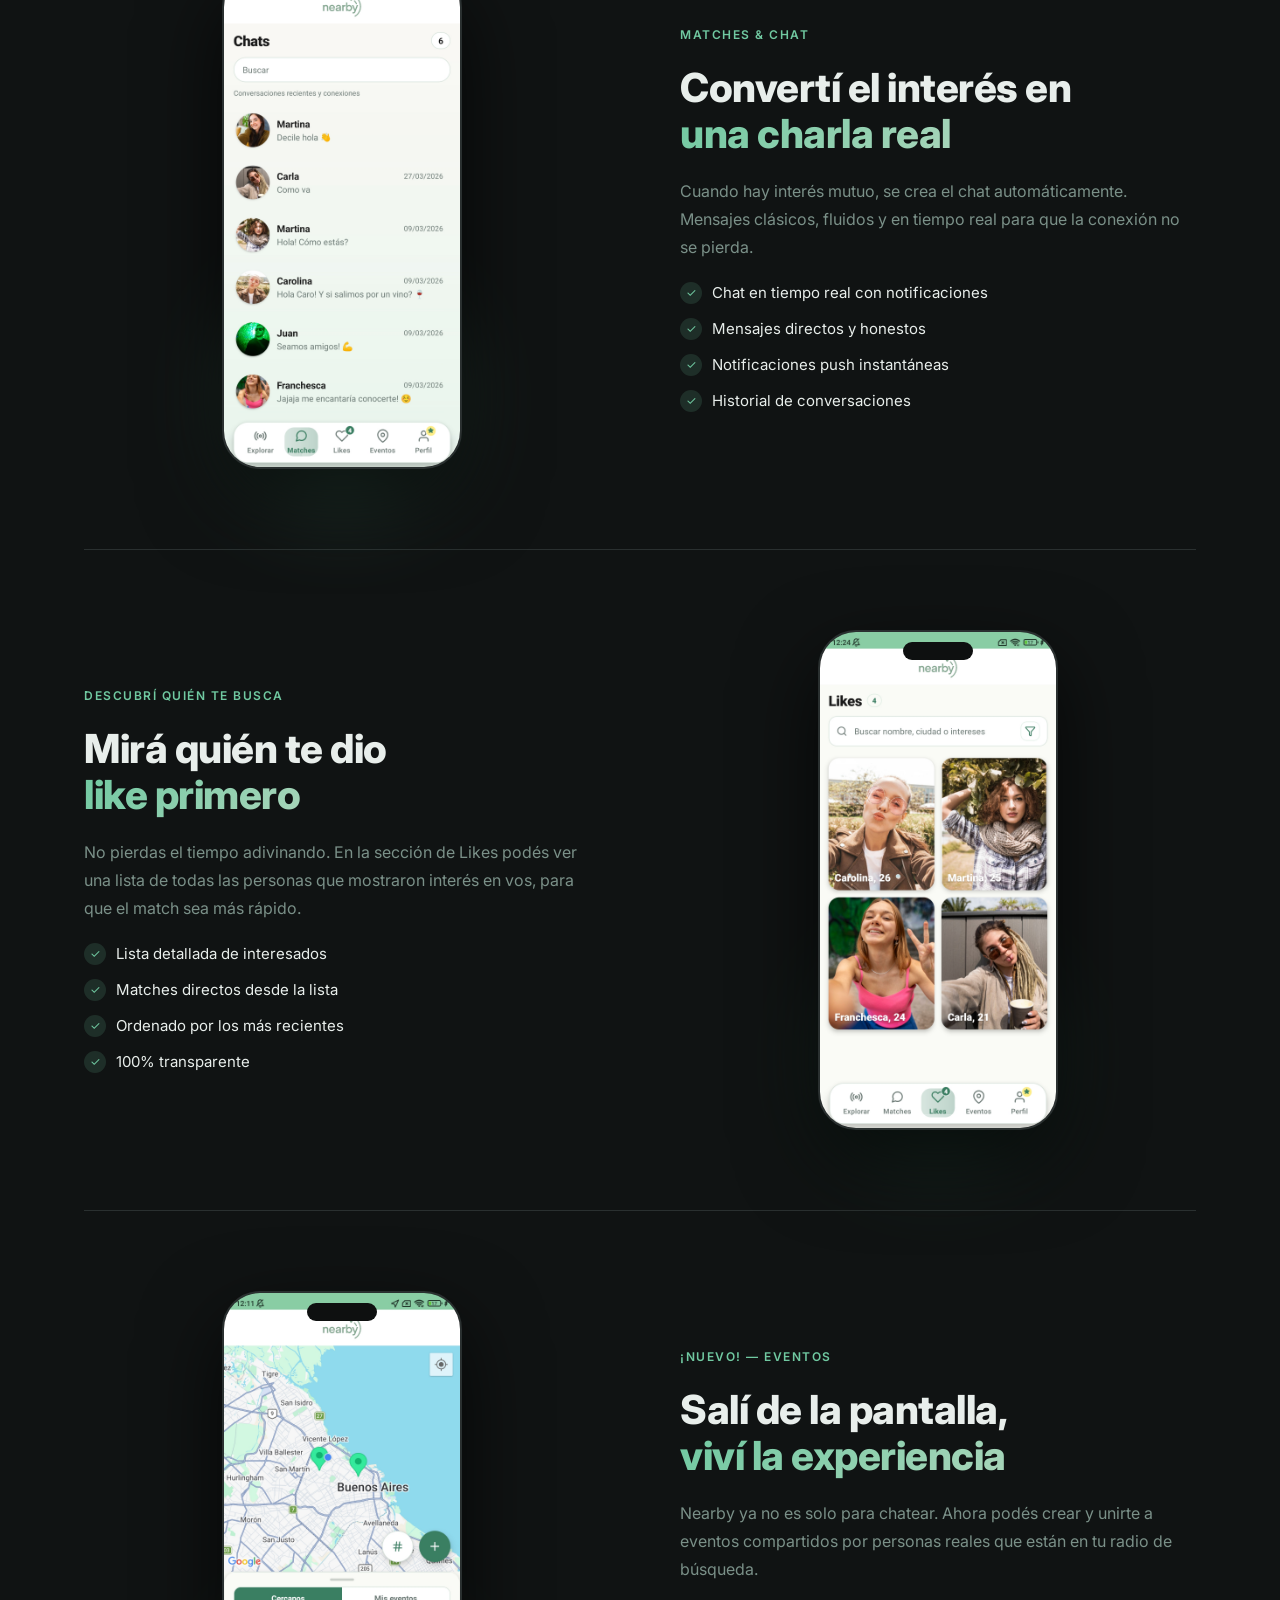
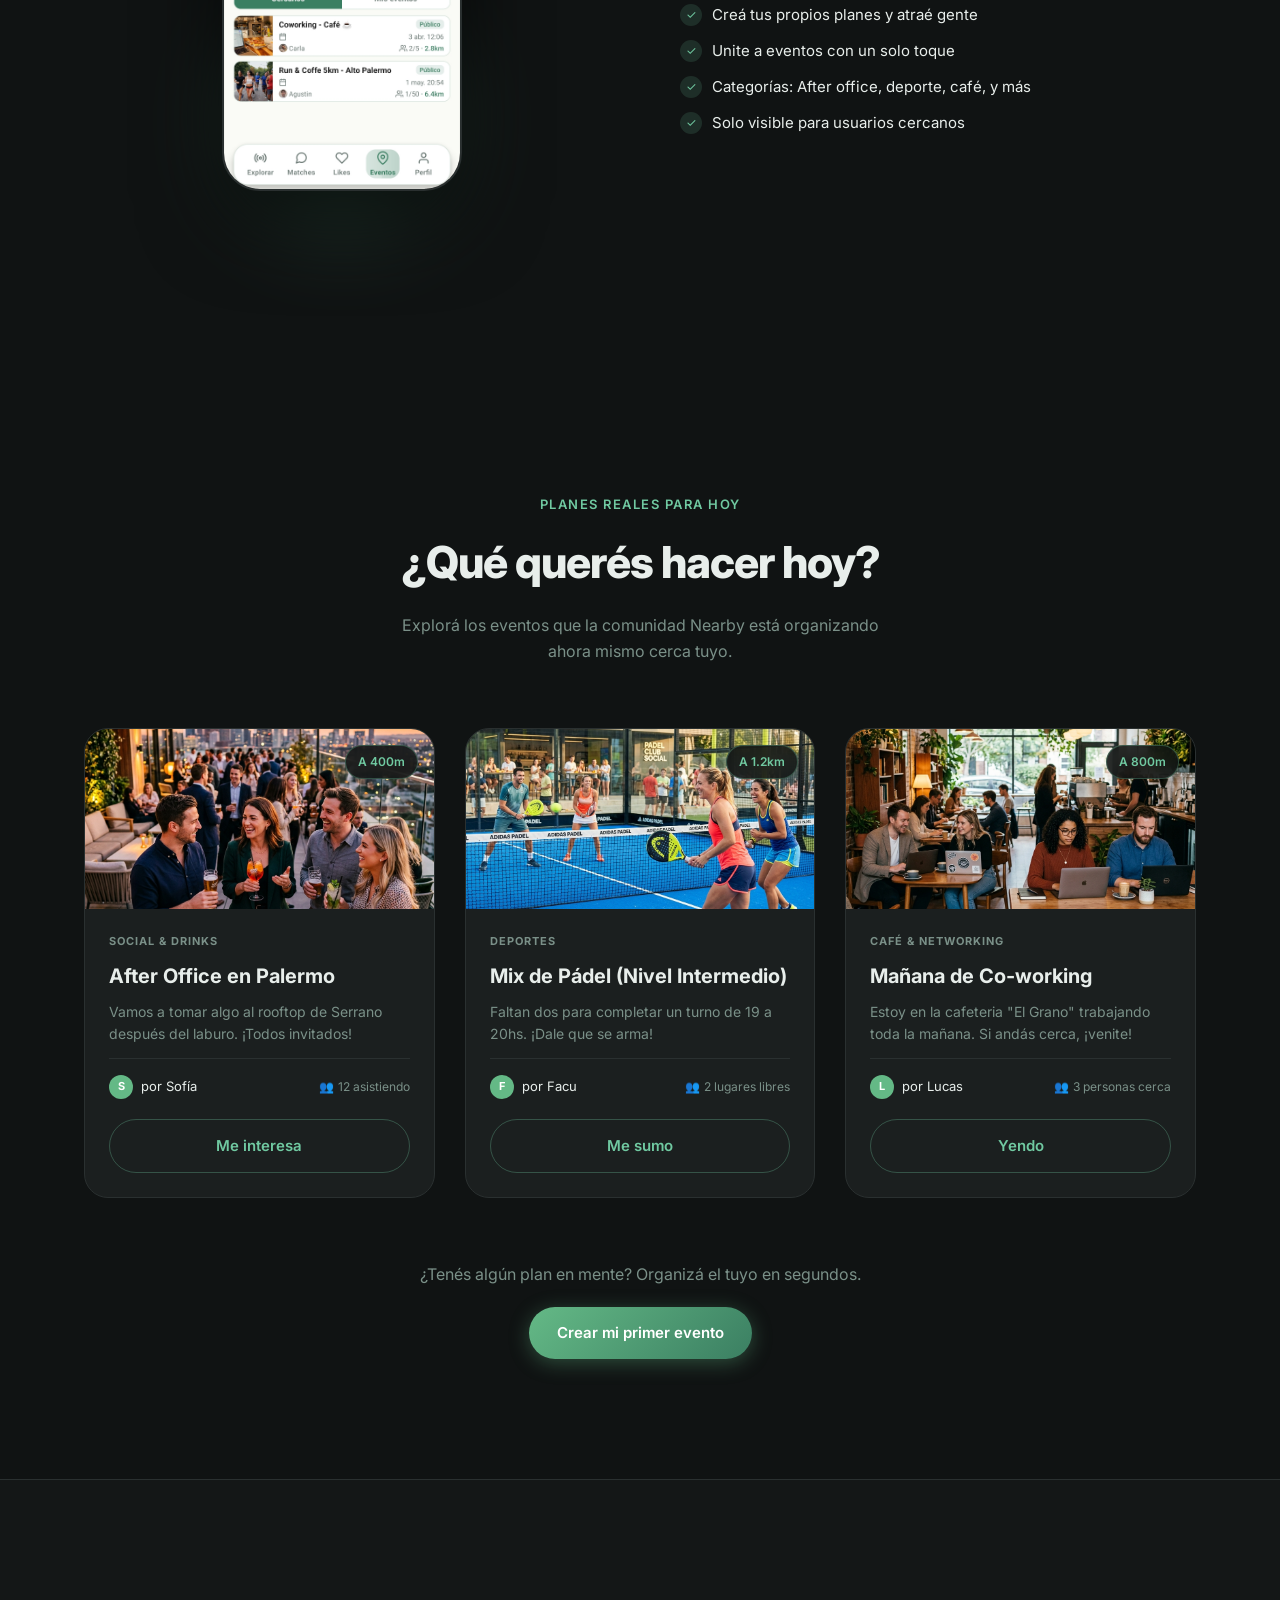
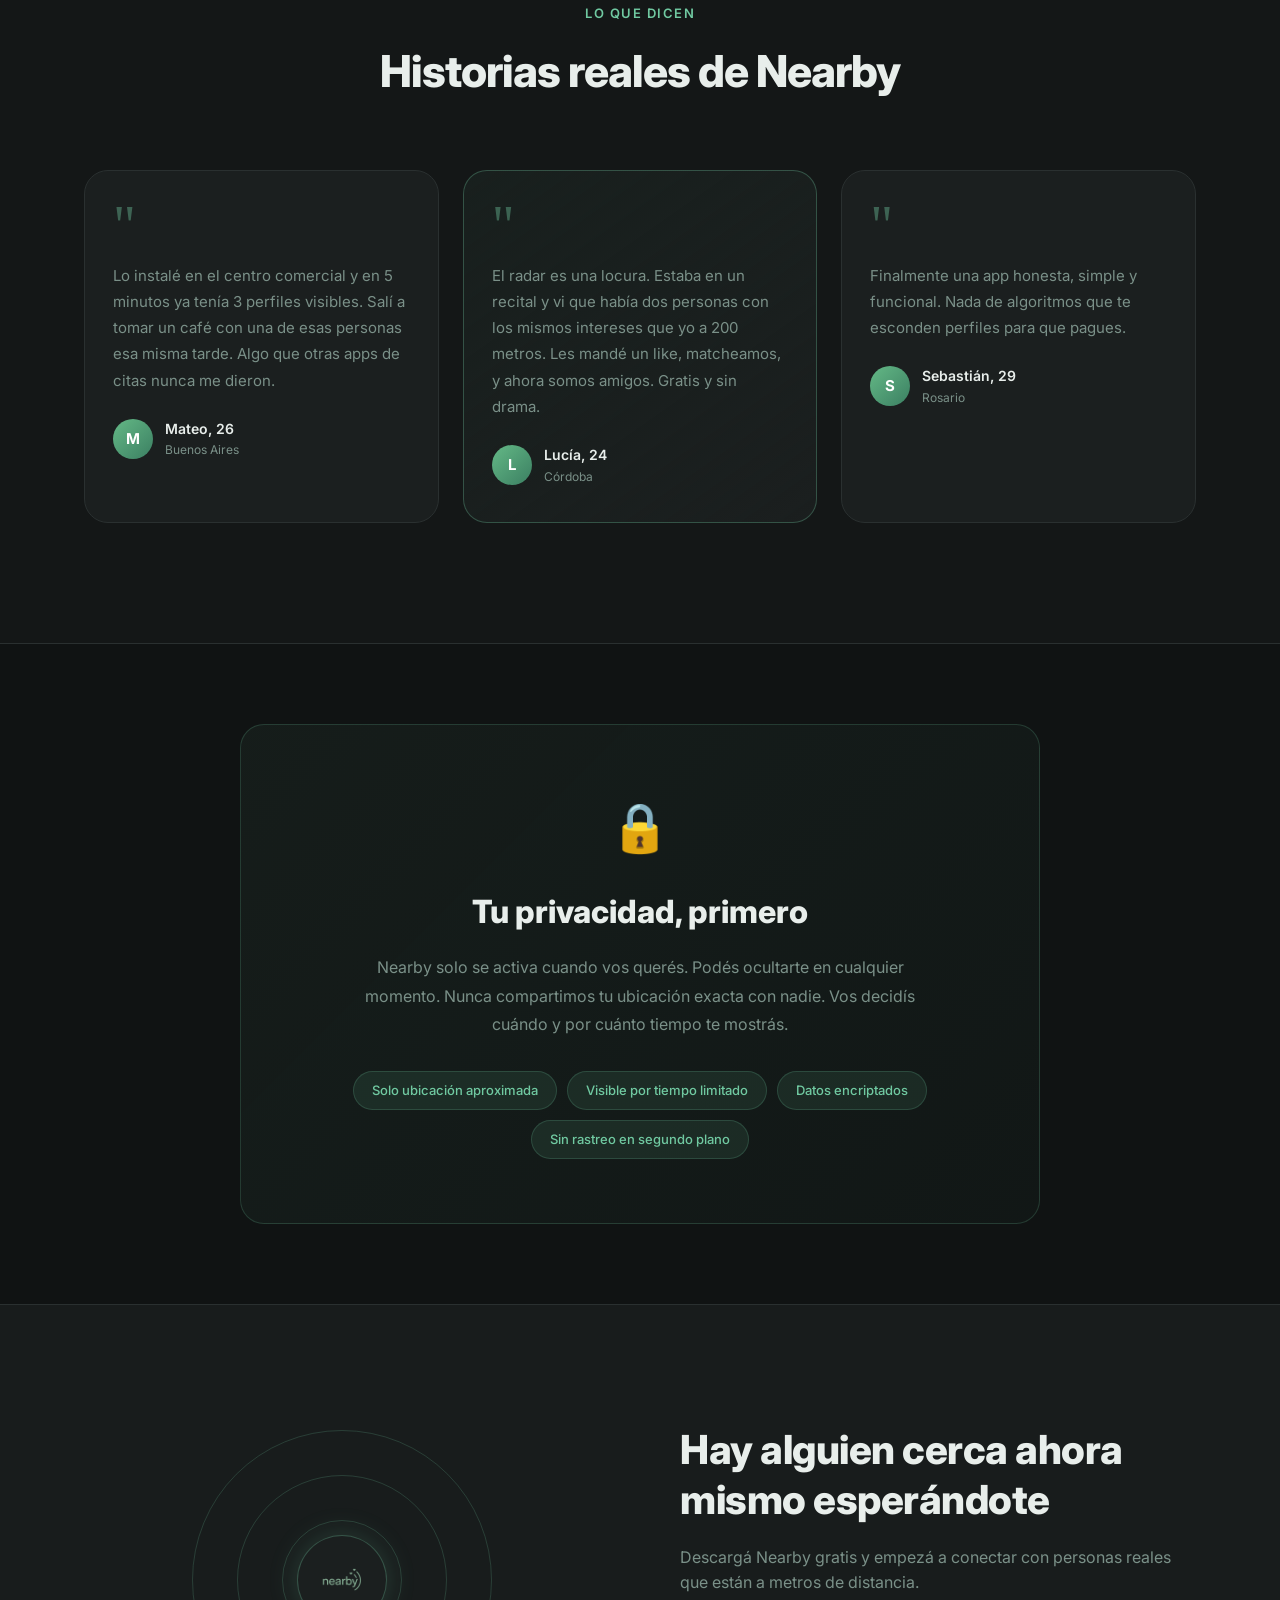
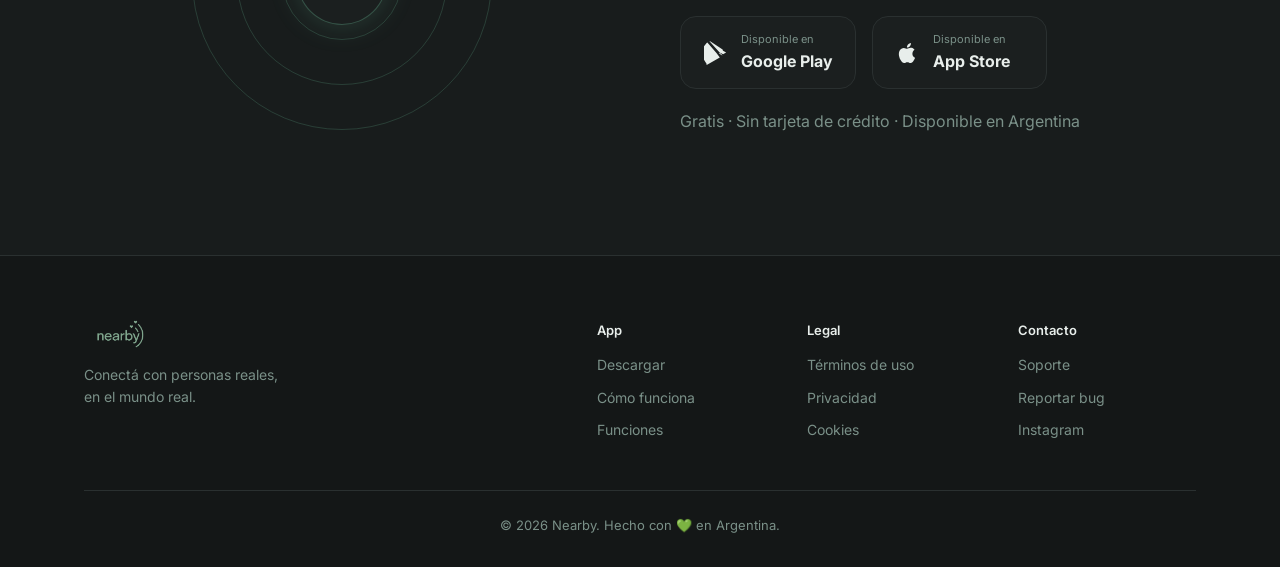
==== commit 33cf5a81: "politicas agregadas" ====
--- a/landing/index.html
+++ b/landing/index.html
@@ -582,8 +582,8 @@
           </div>
           <div class="footer-col">
             <h4>Legal</h4>
-            <a href="#">Términos de uso</a>
-            <a href="#">Privacidad</a>
+            <a href="terms.html">Términos de uso</a>
+            <a href="privacy.html">Privacidad</a>
             <a href="#">Cookies</a>
           </div>
           <div class="footer-col">
